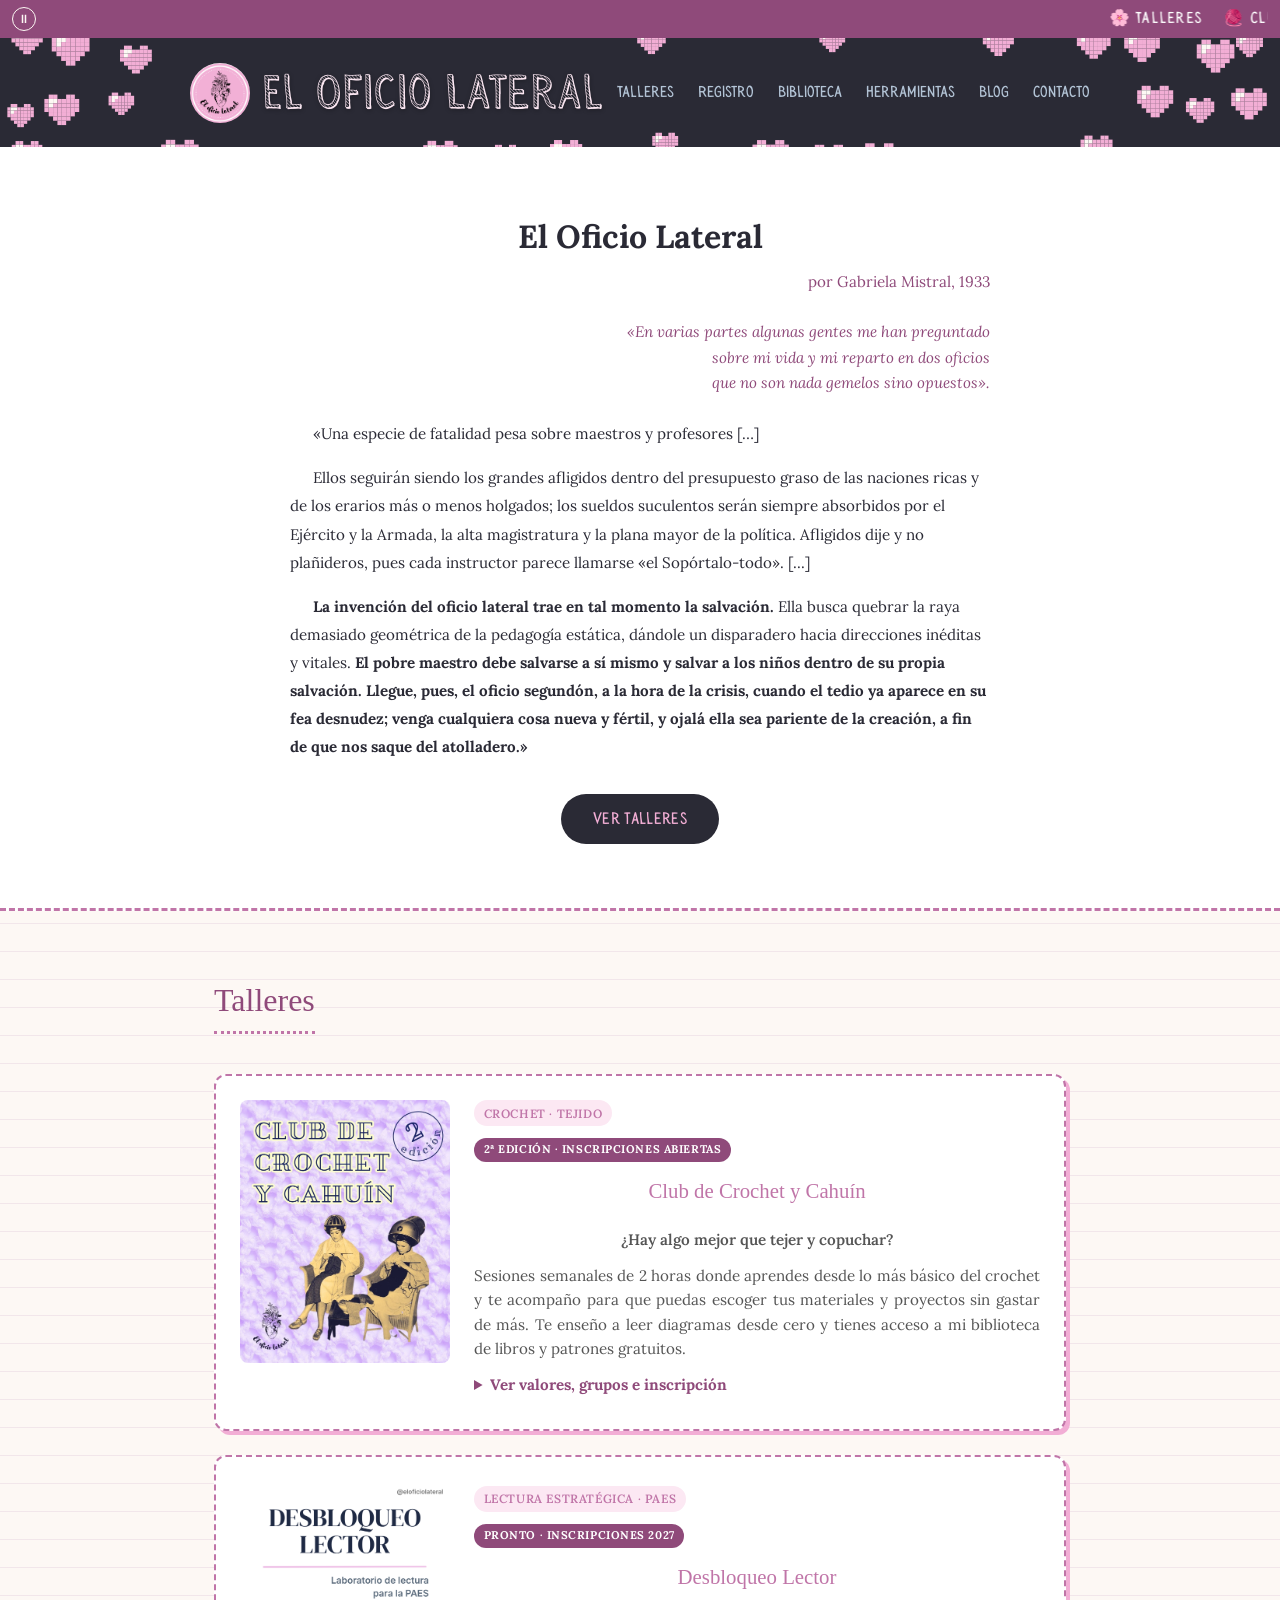
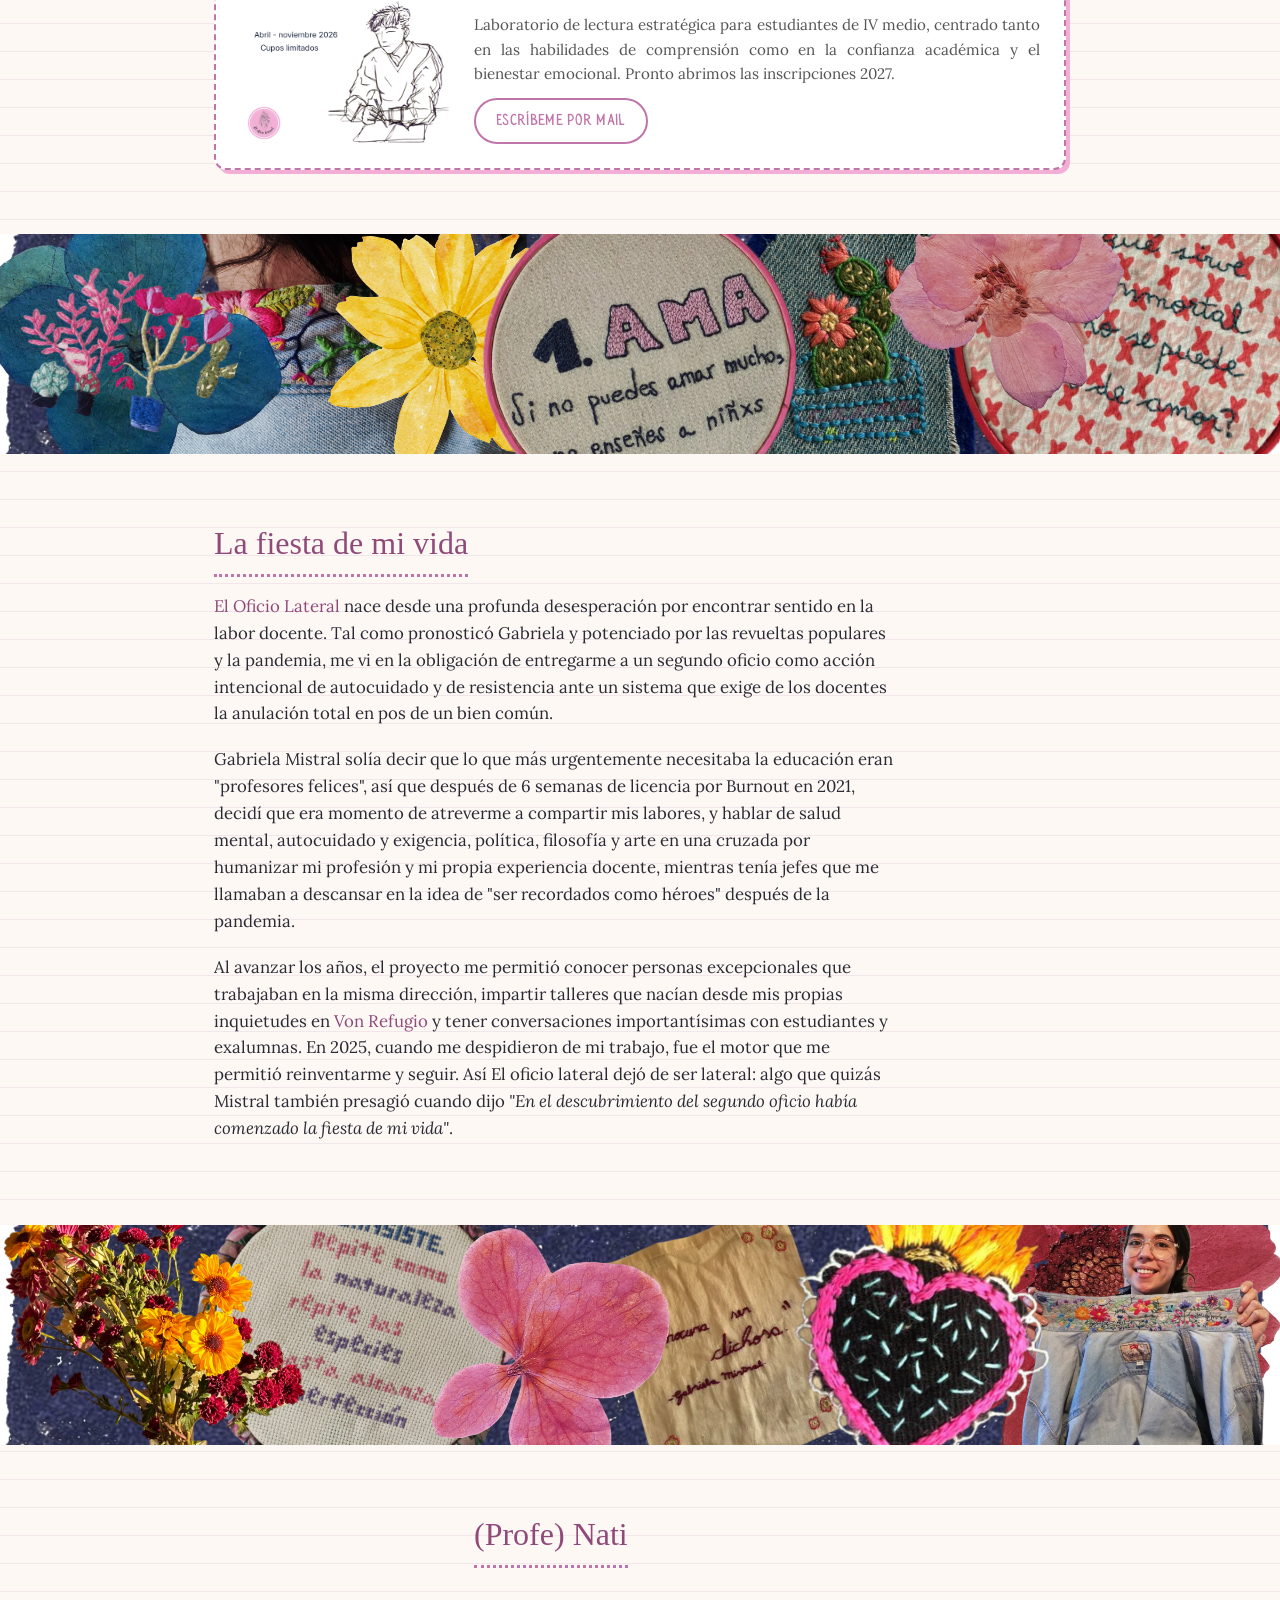
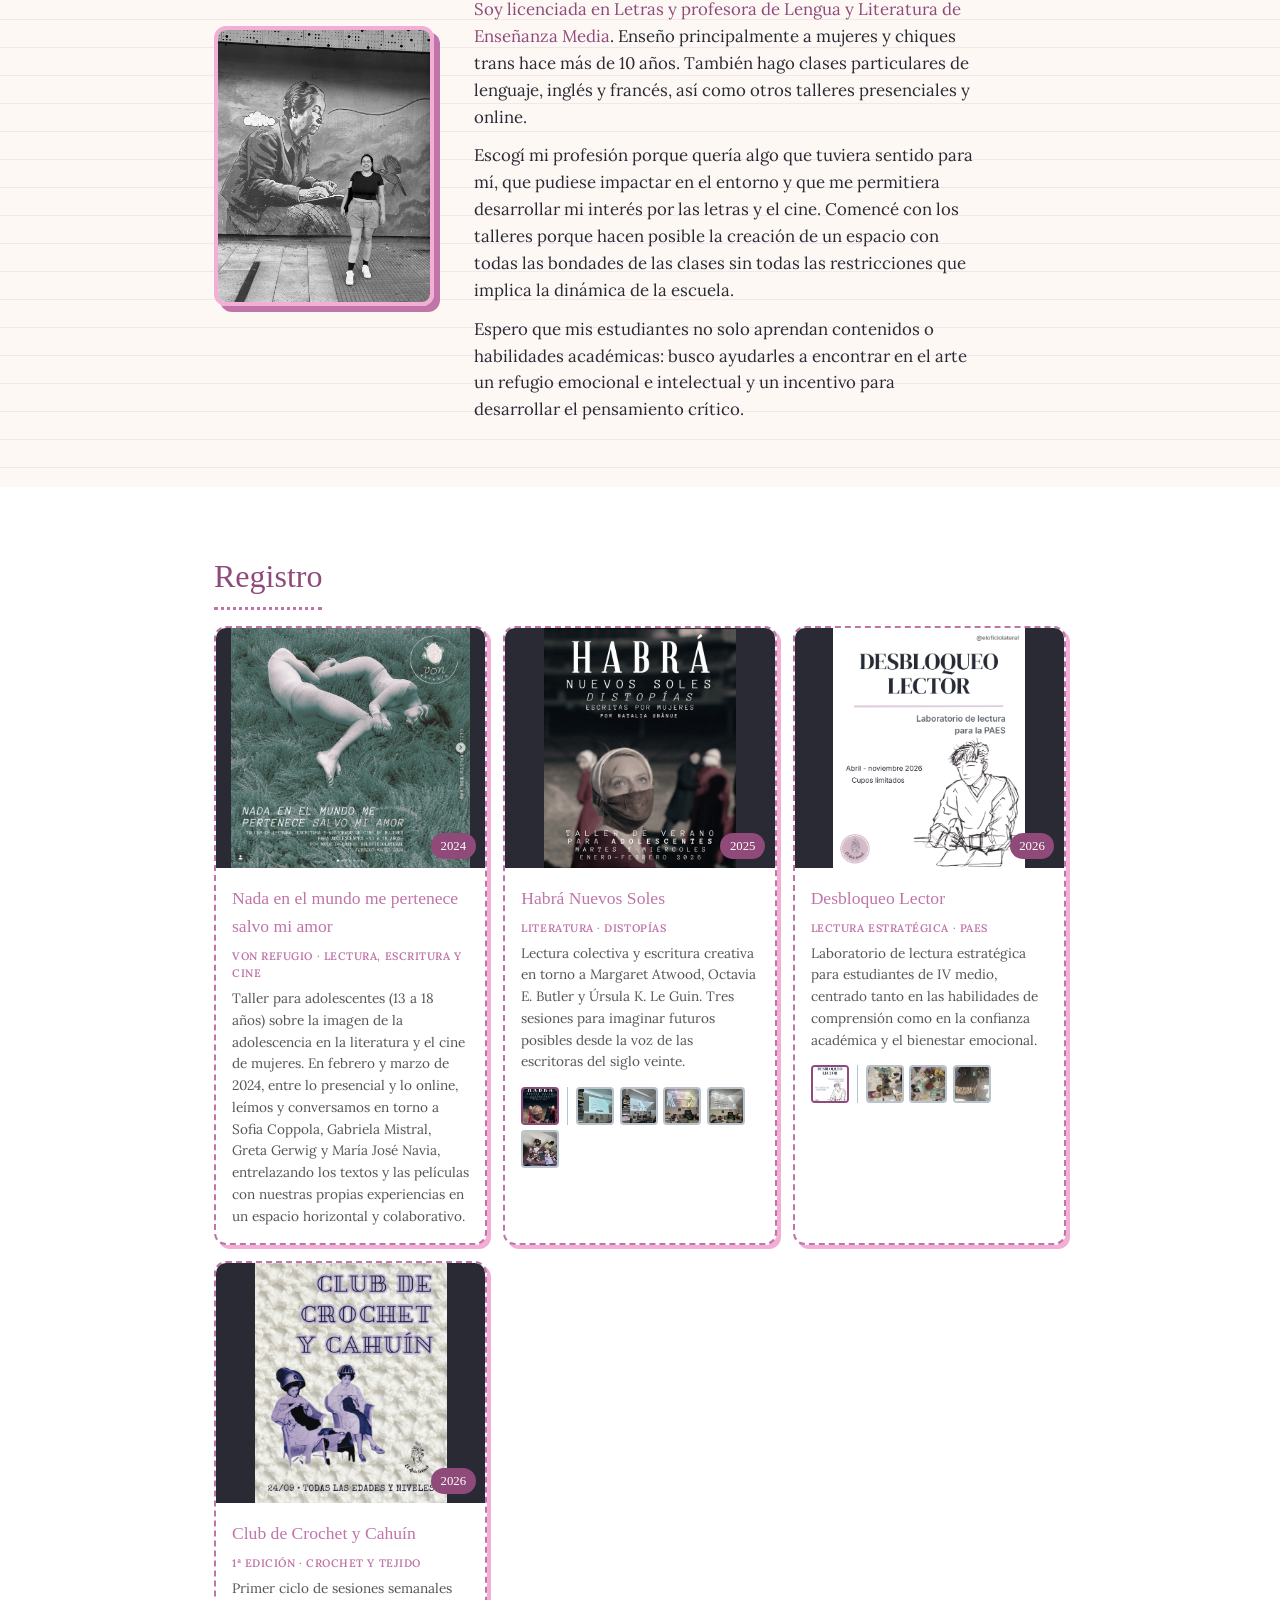
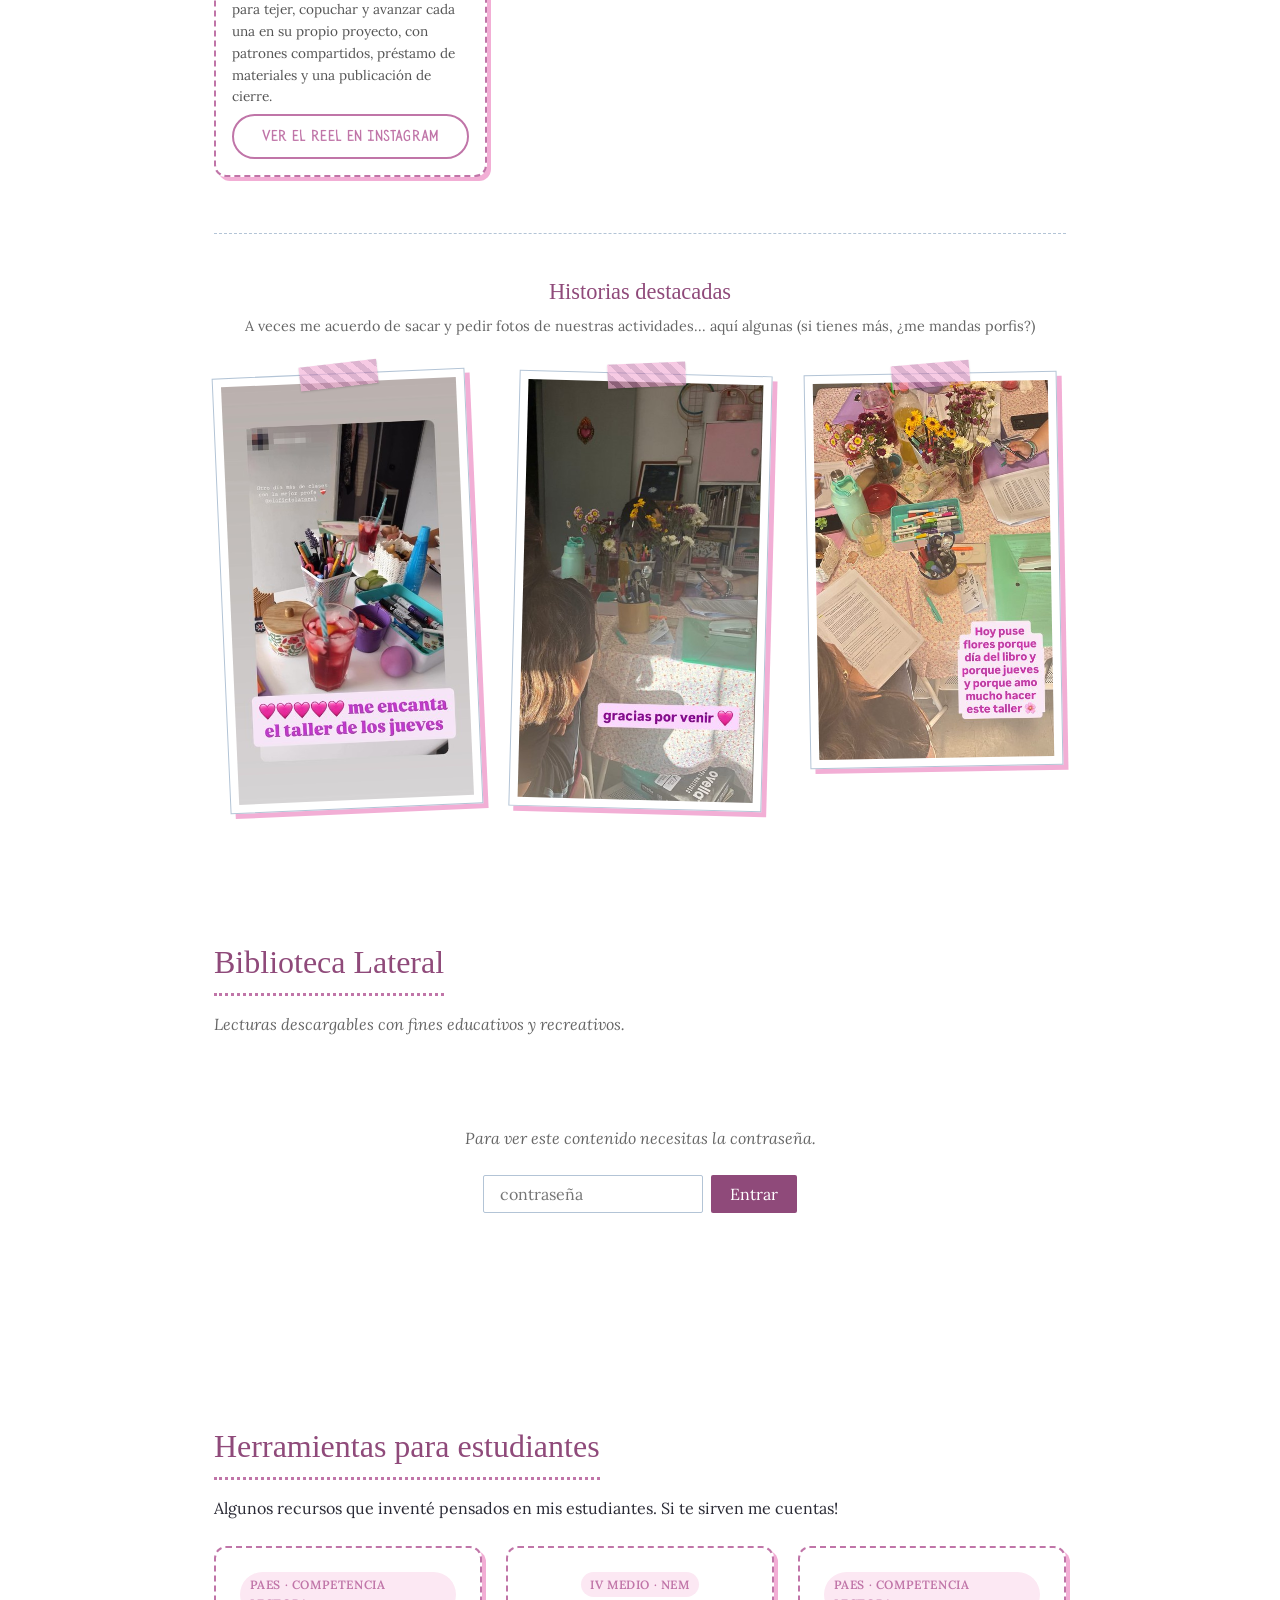
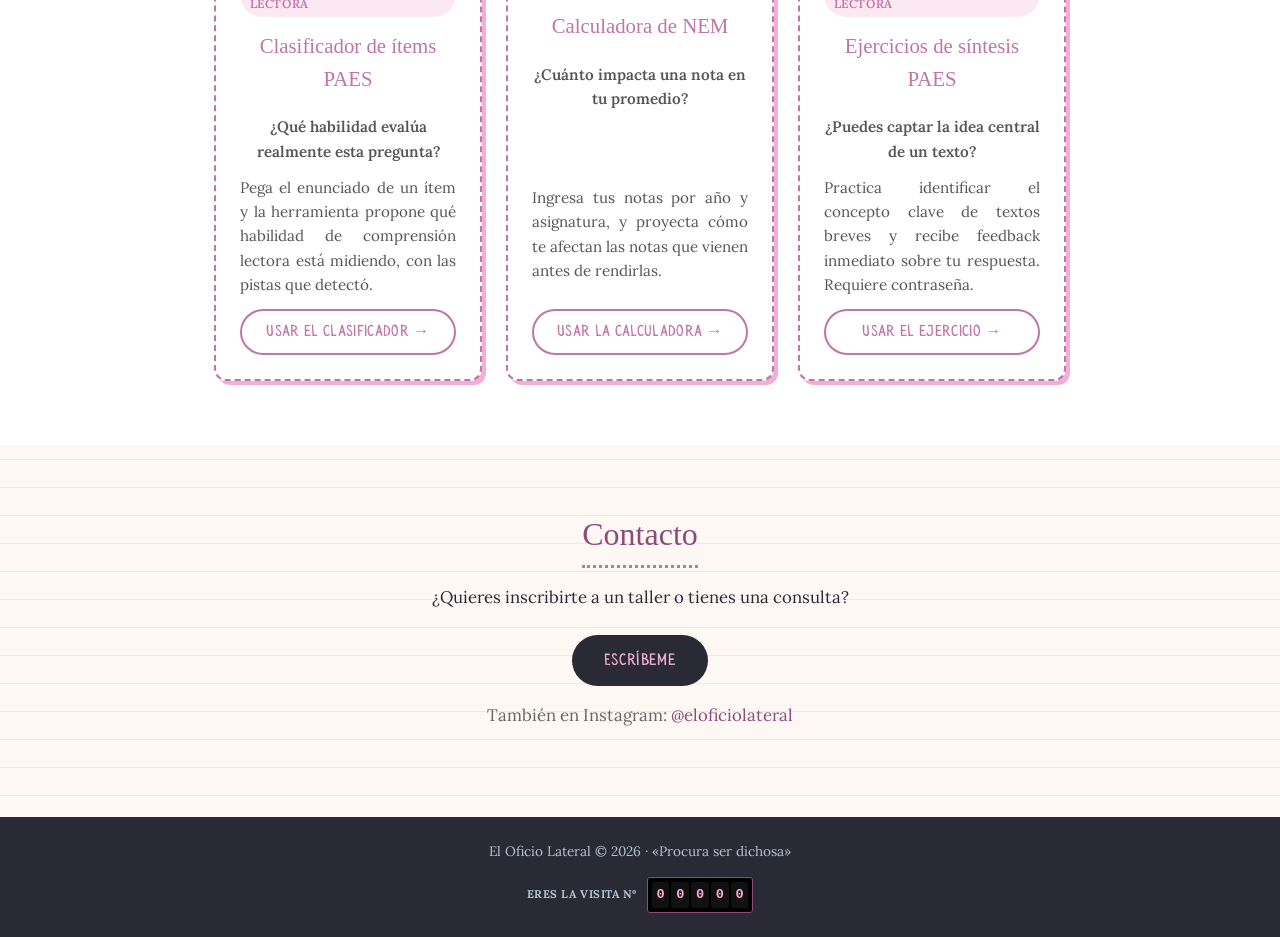
==== index.html @ d197f341 "Enlaza el reel en la tarjeta de la 1ª edición del Club de Crochet Co-Authored-By: Claude Sonnet 5.5 " ====
<!DOCTYPE html>
<html lang="es">
<head>
  <meta charset="UTF-8">
  <meta name="viewport" content="width=device-width, initial-scale=1.0">
  <link rel="icon" type="image/png" href="favicon.png">
  <link rel="apple-touch-icon" href="favicon.png">
  <title>El Oficio Lateral · Talleres, lecturas y clases</title>
  <meta name="description" content="Talleres online y presenciales de literatura, lectura estratégica y creación. Inspirado en el ensayo de Gabriela Mistral.">

  <!-- Open Graph (WhatsApp, Facebook, LinkedIn) -->
  <meta property="og:type" content="website">
  <meta property="og:url" content="https://unanubet.github.io/eloficiolateral/">
  <meta property="og:title" content="El Oficio Lateral · Talleres, clubes y clases">
  <meta property="og:description" content="Talleres online y presenciales de literatura, lectura estratégica y creación.">
  <meta property="og:image" content="https://unanubet.github.io/eloficiolateral/logo.png">
  <meta property="og:locale" content="es_CL">

  <!-- Twitter / X -->
  <meta name="twitter:card" content="summary_large_image">
  <meta name="twitter:title" content="El Oficio Lateral · Talleres, clubes y clases">
  <meta name="twitter:description" content="Talleres online y presenciales de literatura, lectura estratégica y creación.">
  <meta name="twitter:image" content="https://unanubet.github.io/eloficiolateral/logo.png">

  <link rel="preconnect" href="https://fonts.googleapis.com">
  <link rel="preconnect" href="https://fonts.gstatic.com" crossorigin>
  <link href="https://fonts.googleapis.com/css2?family=Lora:ital,wght@0,400;0,600;1,400&family=Fredericka+the+Great&family=Kranky&display=swap" rel="stylesheet">
  <link rel="stylesheet" href="style.css">
</head>
<body>

  <!-- MARQUEE -->
  <div class="marquee-barra">
    <button type="button" class="marquee-pausa" id="marquee-pausa" aria-pressed="false" aria-label="Pausar texto en movimiento">⏸</button>
    <marquee behavior="scroll" direction="left" scrollamount="3" id="marquee-texto">
      🌸 Talleres &nbsp;&nbsp; 🧶 Clubes de creación &nbsp;&nbsp; 📔 Clases particulares &nbsp;&nbsp; 📖 Biblioteca Lateral &nbsp;&nbsp; 🎀 Herramientas &nbsp;&nbsp; 💌 Y otras cositas &nbsp;&nbsp;
    </marquee>
  </div>

  <script>
    (function () {
      var marquee = document.getElementById('marquee-texto');
      var boton = document.getElementById('marquee-pausa');
      var pausado = false;
      boton.addEventListener('click', function () {
        pausado = !pausado;
        if (pausado) {
          marquee.stop();
          boton.textContent = '▶';
          boton.setAttribute('aria-pressed', 'true');
          boton.setAttribute('aria-label', 'Reanudar texto en movimiento');
        } else {
          marquee.start();
          boton.textContent = '⏸';
          boton.setAttribute('aria-pressed', 'false');
          boton.setAttribute('aria-label', 'Pausar texto en movimiento');
        }
      });
    })();
  </script>

  <!-- HEADER -->
  <header class="site-header" id="site-header">
    <canvas id="heartCanvas" style="position:absolute;top:0;left:0;width:100%;height:100%;pointer-events:none;"></canvas>
    <div class="header-inner" style="position:relative;z-index:1;">
      <div class="logo">
        <img src="logo.png" alt="El Oficio Lateral" class="logo-img">
        <span class="logo-texto">El Oficio Lateral</span>
      </div>
      <nav class="nav-principal">
        <a href="#talleres">Talleres</a>
        <a href="#realizados">Registro</a>
        <a href="#biblioteca">Biblioteca</a>
        <a href="#herramientas">Herramientas</a>
        <a href="blog.html">Blog</a>
        <a href="#contacto">Contacto</a>
      </nav>
    </div>
  </header>

  <!-- HERO -->
  <section class="hero">
    <div class="hero-inner">
      <h1 class="cita-titulo">El Oficio Lateral</h1>
      <p class="cita-autor">por Gabriela Mistral, <a href="https://www.bibliotecanacionaldigital.gob.cl/colecciones/BND/00/AE/AE0014553.pdf" target="_blank">1933</a></p>
      <p class="cita-epigrafe">«En varias partes algunas gentes me han preguntado<br>sobre mi vida y mi reparto en dos oficios<br>que no son nada gemelos sino opuestos».</p>
      <blockquote class="cita-cuerpo">
        <p>«Una especie de fatalidad pesa sobre maestros y profesores […]</p>
        <p>Ellos seguirán siendo los grandes afligidos dentro del presupuesto graso de las naciones ricas y de los erarios más o menos holgados; los sueldos suculentos serán siempre absorbidos por el Ejército y la Armada, la alta magistratura y la plana mayor de la política. Afligidos dije y no plañideros, pues cada instructor parece llamarse «el Sopórtalo-todo». [...]</p>
        <p><strong>La invención del oficio lateral trae en tal momento la salvación.</strong> Ella busca quebrar la raya demasiado geométrica de la pedagogía estática, dándole un disparadero hacia direcciones inéditas y vitales. <strong>El pobre maestro debe salvarse a sí mismo y salvar a los niños dentro de su propia salvación. Llegue, pues, el oficio segundón, a la hora de la crisis, cuando el tedio ya aparece en su fea desnudez; venga cualquiera cosa nueva y fértil, y ojalá ella sea pariente de la creación, a fin de que nos saque del atolladero.»</strong></p>
      </blockquote>
      <a href="#talleres" class="btn-principal">Ver talleres</a>
    </div>
  </section>

  <!-- TALLERES PRÓXIMOS -->
  <section class="talleres" id="talleres">
    <div class="contenedor">
      <h2>Talleres</h2>
      <!--
        Imágenes de tarjeta: guárdalas en la carpeta del sitio y reemplaza "logo.png"
        por el nombre del archivo. Si aún no tienes foto, deja logo.png.
      -->
      <div class="tarjetas tarjetas--horizontal">
        <div class="tarjeta tarjeta--horizontal">
          <div class="tarjeta-foto">
            <img src="realizados/afiche-club-crochet-2.jpg" alt="Afiche de la 2ª edición del Club de Crochet y Cahuín" loading="lazy">
          </div>
          <div class="tarjeta-cuerpo">
            <span class="tarjeta-tag">Crochet · Tejido</span>
            <span class="tarjeta-badge">2ª edición · Inscripciones abiertas</span>
            <h3>Club de Crochet y Cahuín</h3>
            <p class="tarjeta-pregunta">¿Hay algo mejor que tejer y copuchar?</p>
            <p>Sesiones semanales de 2 horas donde aprendes desde lo más básico del crochet y te acompaño para que puedas escoger tus materiales y proyectos sin gastar de más. Te enseño a leer diagramas desde cero y tienes acceso a mi biblioteca de libros y patrones gratuitos.</p>
            <details class="tarjeta-detalle">
              <summary>Ver valores, grupos e inscripción</summary>
            <p class="tarjeta-meta">Presencial · 3 grupos de 2 horas</p>
            <div class="tarjeta-precios">
              <span class="precio-item">🧶 <strong>$48.000/mes</strong> — trabajadores</span>
              <span class="precio-item">🧵 <strong>$40.000/mes</strong> — estudiantes</span>
              <span class="precio-nota">Modalidad mensual · Incluye uso de materiales y préstamo de herramientas</span>
            </div>
            <div class="tarjeta-precios tarjeta-grupos">
              <span class="precio-item">🌷 <strong>Grupo Coté</strong> — martes 11 a 13 hrs · <em>queda 1 cupo</em></span>
              <span class="precio-item">🌼 <strong>Grupo Mago</strong> — miércoles 17 a 19 hrs</span>
              <span class="precio-item">🌸 <strong>Grupo Gala</strong> — jueves 19 a 21 hrs · <em>quedan 4 cupos</em></span>
              <span class="precio-nota">Inscripción por inbox de Instagram o por mail</span>
            </div>
            <div class="tarjeta-botones">
              <a href="https://www.instagram.com/eloficiolateral/" target="_blank" rel="noopener" class="btn-secundario">Escribir por Instagram</a>
              <a href="mailto:eloficiolateral0@gmail.com?subject=Club%20de%20Crochet%20y%20Cahu%C3%ADn" class="btn-secundario">Escribir por mail</a>
            </div>
            </details>
          </div>
        </div>
        <!-- ARCHIVADO (nov 2026): Habrá Nuevos Soles, a la espera de lista de interés. Para reactivar, borra esta línea y la de cierre "FIN ARCHIVADO".
        <div class="tarjeta">
          <div class="tarjeta-foto">
            <img src="realizados/afiche-habra-nuevos-soles-2026.png" alt="Afiche del taller Habrá Nuevos Soles, edición agosto 2026" loading="lazy">
          </div>
          <span class="tarjeta-tag">Literatura · Distopías</span>
          <span class="tarjeta-badge">Lista de interés</span>
          <h3>Habrá Nuevos Soles</h3>
          <p class="tarjeta-pregunta">¿La realidad se está poniendo distópica?</p>
          <p>Sesiones semanales de 2 horas dedicadas a la lectura crítica, el diálogo y análisis de textos y piezas audiovisuales que abordan distopías escritas por 3 autoras durante el siglo XX: Margaret Atwood, Octavia E. Butler y Úrsula K. Le Guin. A través de la lectura de textos breves y variados nos aproximaremos a la biografía de las autoras y sus perspectivas sobre un futuro distópico.</p>
          <p class="tarjeta-meta">Un grupo presencial y uno online</p>
          <div class="tarjeta-precios">
            <span class="precio-item">🔮 <strong>$50.000</strong> — ciclo completo (3 sesiones)</span>
            <span class="precio-item">🗝️ <strong>$20.000</strong> — clase individual</span>
            <span class="precio-nota">Incluye el material de lectura en formato físico y/o digital</span>
            <span class="precio-nota">Estamos armando una lista para decidir los horarios: escríbeme por inbox de Instagram o por mail y cuéntame qué días y horas te acomodan.</span>
          </div>
          <a href="https://www.instagram.com/eloficiolateral/" target="_blank" rel="noopener" class="btn-secundario">Anotarme por Instagram</a>
          <a href="mailto:eloficiolateral0@gmail.com?subject=Lista%20Habr%C3%A1%20Nuevos%20Soles" class="btn-secundario">Anotarme por mail</a>
        </div>
        FIN ARCHIVADO -->

        <!-- ARCHIVADO (nov 2026): Buenas Artes, por ahora fuera. Para reactivar, borra esta línea y la de cierre "FIN ARCHIVADO".
        <div class="tarjeta tarjeta--horizontal">
          <div class="tarjeta-foto">
            <img src="realizados/afiche-buenas-artes.png" alt="Afiche del taller Buenas Artes" loading="lazy">
          </div>
          <div class="tarjeta-cuerpo">
            <span class="tarjeta-tag">Arte · Técnicas mixtas</span>
            <span class="tarjeta-badge">Inscripciones abiertas</span>
            <h3>Buenas Artes</h3>
            <p class="tarjeta-pregunta">¿Necesitas una pausa creativa en tu semana?</p>
            <p>Sesiones semanales o quincenales de creación conjunta de técnicas variadas. Puedes traer alguna obra en proceso o comenzar desde cero aquí incorporando los materiales del taller. El objetivo del taller es conversar y reflexionar sobre el trabajo creativo como acto de autocuidado, expresión y resistencia.</p>
            <p class="tarjeta-meta">Presencial</p>
            <div class="tarjeta-precios">
              <span class="precio-item">🎨 <strong>$75.000/mes</strong> — modalidad semanal (4 sesiones)</span>
              <span class="precio-item">🖌️ <strong>$45.000/mes</strong> — modalidad quincenal (2 sesiones)</span>
              <span class="precio-nota">Incluye uso de materiales y préstamo de herramientas</span>
            </div>
            <a href="https://docs.google.com/forms/d/e/1FAIpQLSeWN1v9JlnGnlx2P4TaS-zVnnIdn2qtE1f21XIrc4MraNLt8Q/viewform?usp=header" class="btn-secundario">Inscribirme</a>
          </div>
        </div>
        FIN ARCHIVADO -->

        <div class="tarjeta tarjeta--horizontal">
          <div class="tarjeta-foto">
            <img src="realizados/afiche-desbloqueo-lector.png" alt="Afiche del laboratorio Desbloqueo Lector" loading="lazy">
          </div>
          <div class="tarjeta-cuerpo">
            <span class="tarjeta-tag">Lectura estratégica · PAES</span>
            <span class="tarjeta-badge">Pronto · Inscripciones 2027</span>
            <h3>Desbloqueo Lector</h3>
            <p>Laboratorio de lectura estratégica para estudiantes de IV medio, centrado tanto en las habilidades de comprensión como en la confianza académica y el bienestar emocional. Pronto abrimos las inscripciones 2027.</p>
            <div class="tarjeta-botones">
              <a href="mailto:eloficiolateral0@gmail.com?subject=Desbloqueo%20Lector%202027" class="btn-secundario">Escríbeme por mail</a>
            </div>
          </div>
        </div>
      </div>
    </div>
  </section>

  <!-- BANDA 1: entre cita y origen -->
  <div class="banda-collage">
    <img src="Scraps Banner/1.png" alt="collage" class="banda-img">
  </div>

  <!-- ORIGEN -->
  <section class="origen" id="origen">
    <div class="contenedor">
      <h2>La fiesta de mi vida</h2>
      <p><a href="https://www.instagram.com/eloficiolateral/" target="_blank">El Oficio Lateral</a> nace desde una profunda desesperación por encontrar sentido en la labor docente. Tal como pronosticó Gabriela y potenciado por las revueltas populares y la pandemia, me vi en la obligación de entregarme a un segundo oficio como acción intencional de autocuidado y de resistencia ante un sistema que exige de los docentes la anulación total en pos de un bien común.</p>
      <p>Gabriela Mistral solía decir que lo que más urgentemente necesitaba la educación eran "profesores felices", así que después de 6 semanas de licencia por Burnout en 2021, decidí que era momento de atreverme a compartir mis labores, y hablar de salud mental, autocuidado y exigencia, política, filosofía y arte en una cruzada por humanizar mi profesión y mi propia experiencia docente, mientras tenía jefes que me llamaban a descansar en la idea de "ser recordados como héroes" después de la pandemia.</p>
      <p>Al avanzar los años, el proyecto me permitió conocer personas excepcionales que trabajaban en la misma dirección, impartir talleres que nacían desde mis propias inquietudes en <a href="https://www.instagram.com/vonrefugiovon/" target="_blank">Von Refugio</a> y tener conversaciones importantísimas con estudiantes y exalumnas. En 2025, cuando me despidieron de mi trabajo, fue el motor que me permitió reinventarme y seguir. Así El oficio lateral dejó de ser lateral: algo que quizás Mistral también presagió cuando dijo <em>"En el descubrimiento del segundo oficio había comenzado la fiesta de mi vida"</em>.</p>
    </div>
  </section>

  <!-- BANDA 2: entre origen y bio -->
  <div class="banda-collage">
    <img src="Scraps Banner/2.png" alt="collage" class="banda-img">
  </div>

  <!-- PRESENTACIÓN -->
  <section class="presentacion" id="presentacion">
    <div class="contenedor presentacion-inner">
      <div class="presentacion-foto">
        <img src="nati.JPG" alt="Nati" class="foto-nati">
      </div>
      <div class="presentacion-texto">
        <h2>(Profe) Nati</h2>
        <p><a href="https://www.instagram.com/unanubet/" target="_blank">Soy licenciada en Letras y profesora de Lengua y Literatura de Enseñanza Media</a>. Enseño principalmente a mujeres y chiques trans hace más de 10 años. También hago clases particulares de lenguaje, inglés y francés, así como otros talleres presenciales y online.</p>
        <p>Escogí mi profesión porque quería algo que tuviera sentido para mí, que pudiese impactar en el entorno y que me permitiera desarrollar mi interés por las letras y el cine. Comencé con los talleres porque hacen posible la creación de un espacio con todas las bondades de las clases sin todas las restricciones que implica la dinámica de la escuela.</p>
        <p>Espero que mis estudiantes no solo aprendan contenidos o habilidades académicas: busco ayudarles a encontrar en el arte un refugio emocional e intelectual y un incentivo para desarrollar el pensamiento crítico.</p>
      </div>
    </div>
  </section>

  <!-- TALLERES REALIZADOS -->
  <section class="realizados" id="realizados">
    <div class="contenedor">
      <h2>Registro</h2>

      <!--
        Para agregar un taller realizado: copia un bloque <article class="realizado">…</article>
        completo y pégalo aquí abajo, cambiando la imagen, el año, el título y la reseña.
        Las imágenes: guárdalas en la carpeta del sitio y reemplaza "logo.png" por el nombre
        del archivo (ej: realizados/habra-nuevos-soles.jpg). Si aún no tienes foto, deja logo.png.
      -->
      <div class="realizados-grid">

        <article class="realizado">
          <div class="realizado-foto">
            <img src="realizados/afiche-nada-en-el-mundo.png" alt="Afiche del taller Nada en el mundo me pertenece salvo mi amor, en Von Refugio" loading="lazy">
            <span class="realizado-anio">2024</span>
          </div>
          <div class="realizado-texto">
            <h3>Nada en el mundo me pertenece salvo mi amor</h3>
            <p class="realizado-tag">Von Refugio · Lectura, escritura y cine</p>
            <p>Taller para adolescentes (13 a 18 años) sobre la imagen de la adolescencia en la literatura y el cine de mujeres. En febrero y marzo de 2024, entre lo presencial y lo online, leímos y conversamos en torno a Sofia Coppola, Gabriela Mistral, Greta Gerwig y María José Navia, entrelazando los textos y las películas con nuestras propias experiencias en un espacio horizontal y colaborativo.</p>
          </div>
        </article>

        <article class="realizado realizado--galeria">
          <div class="realizado-foto">
            <img id="hns-principal" src="realizados/afiche-habra-nuevos-soles.png" alt="Afiche del taller Habrá Nuevos Soles" loading="lazy">
            <span class="realizado-anio">2025</span>
          </div>
          <div class="realizado-texto">
            <h3>Habrá Nuevos Soles</h3>
            <p class="realizado-tag">Literatura · Distopías</p>
            <p>Lectura colectiva y escritura creativa en torno a Margaret Atwood, Octavia E. Butler y Úrsula K. Le Guin. Tres sesiones para imaginar futuros posibles desde la voz de las escritoras del siglo veinte.</p>
            <!-- Galería: el afiche va primero (separado por una línea), luego las fotos del taller. Para agregar o quitar fotos, copia/borra una miniatura y su archivo en la carpeta realizados/ -->
            <div class="realizado-thumbs" role="group" aria-label="Fotos del taller">
              <img src="realizados/afiche-habra-nuevos-soles.png" alt="Afiche del taller" class="thumb-activa" onclick="verFoto(this)" loading="lazy">
              <span class="realizado-thumbs-divisor" aria-hidden="true"></span>
              <img src="realizados/habra-nuevos-soles-1.jpg" alt="Foto 1 del taller" onclick="verFoto(this)" loading="lazy">
              <img src="realizados/habra-nuevos-soles-2.jpg" alt="Foto 2 del taller" onclick="verFoto(this)" loading="lazy">
              <img src="realizados/habra-nuevos-soles-3.jpg" alt="Foto 3 del taller" onclick="verFoto(this)" loading="lazy">
              <img src="realizados/habra-nuevos-soles-4.jpg" alt="Foto 4 del taller" onclick="verFoto(this)" loading="lazy">
              <img src="realizados/habra-nuevos-soles-5.jpg" alt="Foto 5 del taller" onclick="verFoto(this)" loading="lazy">
            </div>
          </div>
        </article>

        <article class="realizado realizado--galeria">
          <div class="realizado-foto">
            <img id="dl-principal" src="realizados/afiche-desbloqueo-lector.png" alt="Afiche del laboratorio Desbloqueo Lector" loading="lazy">
            <span class="realizado-anio">2026</span>
          </div>
          <div class="realizado-texto">
            <h3>Desbloqueo Lector</h3>
            <p class="realizado-tag">Lectura estratégica · PAES</p>
            <p>Laboratorio de lectura estratégica para estudiantes de IV medio, centrado tanto en las habilidades de comprensión como en la confianza académica y el bienestar emocional.</p>
            <div class="realizado-thumbs" role="group" aria-label="Fotos del laboratorio">
              <img src="realizados/afiche-desbloqueo-lector.png" alt="Afiche del laboratorio" class="thumb-activa" onclick="verFoto(this)" loading="lazy">
              <span class="realizado-thumbs-divisor" aria-hidden="true"></span>
              <img src="realizados/desbloqueo-lector-1.jpg" alt="Materiales de trabajo" onclick="verFoto(this)" loading="lazy">
              <img src="realizados/desbloqueo-lector-2.jpg" alt="Mesa de trabajo con flores" onclick="verFoto(this)" loading="lazy">
              <img src="realizados/desbloqueo-lector-3.jpg" alt="Sesión de lectura" onclick="verFoto(this)" loading="lazy">
            </div>
          </div>
        </article>


        <article class="realizado">
          <div class="realizado-foto">
            <img src="realizados/afiche-club-crochet.png" alt="Afiche de la 1ª edición del Club de Crochet y Cahuín" loading="lazy">
            <span class="realizado-anio">2026</span>
          </div>
          <div class="realizado-texto">
            <h3>Club de Crochet y Cahuín</h3>
            <p class="realizado-tag">1ª edición · Crochet y tejido</p>
            <p>Primer ciclo de sesiones semanales para tejer, copuchar y avanzar cada una en su propio proyecto, con patrones compartidos, préstamo de materiales y una publicación de cierre.</p>
            <a href="https://www.instagram.com/reel/DfPbygxzarM/" target="_blank" rel="noopener" class="btn-secundario">Ver el reel en Instagram</a>
          </div>
        </article>

      </div>

      <!-- Recortes de historias de Instagram (testimonios). Para agregar otro, copia un <figure class="historia">…</figure> -->
      <div class="historias">
        <h3 class="historias-titulo">Historias destacadas</h3>
        <p class="historias-sub">A veces me acuerdo de sacar y pedir fotos de nuestras actividades... aquí algunas (si tienes más, ¿me mandas porfis?)</p>
        <div class="historias-tira">
          <figure class="historia">
            <img src="realizados/historia-1.jpg" alt="Historia: «me encanta el taller de los jueves»" loading="lazy">
          </figure>
          <figure class="historia">
            <img src="realizados/historia-2.jpg" alt="Historia: «gracias por venir»" loading="lazy">
          </figure>
          <figure class="historia">
            <img src="realizados/historia-3.jpg" alt="Historia: «hoy puse flores porque día del libro»" loading="lazy">
          </figure>
        </div>
      </div>

    </div>
  </section>

  <script>
    function verFoto(thumb) {
      var tarjeta = thumb.closest('.realizado');
      var principal = tarjeta.querySelector('.realizado-foto img');
      principal.src = thumb.src;
      thumb.parentElement.querySelectorAll('img').forEach(function (t) {
        t.classList.remove('thumb-activa');
      });
      thumb.classList.add('thumb-activa');
    }

    document.querySelectorAll('.realizado-thumbs img').forEach(function (img) {
      img.setAttribute('tabindex', '0');
      img.setAttribute('role', 'button');
      img.addEventListener('keydown', function (e) {
        if (e.key === 'Enter' || e.key === ' ') {
          e.preventDefault();
          verFoto(img);
        }
      });
    });
  </script>

  <!-- CALENDARIO: oculto por el momento. Para reactivar, saca este comentario.
  <section class="calendario" id="calendario">
    <div class="contenedor">
      <h2>Calendario cultural</h2>
      <p>Próximamente.</p>
    </div>
  </section>
  -->

  <!-- BIBLIOTECA -->
  <section class="biblioteca" id="biblioteca">
    <div class="contenedor">
      <h2>Biblioteca Lateral</h2>
      <p class="biblioteca-intro">Lecturas descargables con fines educativos y recreativos.</p>

      <div class="biblioteca-acceso" id="biblioteca-acceso">
        <p class="acceso-texto">Para ver este contenido necesitas la contraseña.</p>
        <div class="acceso-form">
          <input type="password" id="biblioteca-pass" placeholder="contraseña" class="acceso-input">
          <button onclick="verificarPass()" class="acceso-btn">Entrar</button>
        </div>
        <p class="acceso-error" id="acceso-error"></p>
      </div>

      <div class="biblioteca-categorias" id="biblioteca-contenido" style="display:none;">
        <div class="biblioteca-categoria">
          <h3 class="cat-titulo">📚 Español</h3>
          <ul class="cat-lista">
            <li><a href="https://drive.google.com/file/d/1UHvqZwJYLDTszyZIQC6Po2WOt5WgW_zx/view" target="_blank">El museo de los esfuerzos inútiles (C</a></li>
            <li><a href="https://drive.google.com/file/d/1vBZbi8UwzVO6JVkkXHTLTERKs81rKmZT/view" target="_blank">Jane Eyre (Bronte Charlotte)</a></li>
            <li><a href="https://drive.google.com/file/d/1HkDlMP-RiugsoYwdjGH1TyPMjYdn4JuK/view" target="_blank">Las Cosas Que Perdimos en El Fuego</a></li>
            <li><a href="https://drive.google.com/file/d/1zHsHXF4Ka5HLDmtE1ODBAGExjfF4keMa/view" target="_blank">Gente que conocemos en vacaciones (Emily Henry)</a></li>
            <li><a href="https://drive.google.com/file/d/1dK2r0JP8S4cjwJ89e7Ms0eMMPKR084tX/view" target="_blank">La novela del verano (Emily Henry)</a></li>
            <li><a href="https://drive.google.com/file/d/18jcCGpGo5coBpyGesoBL6loEWdkNk7QM/view" target="_blank">La Vida Invisible de Addie Larue</a></li>
            <li><a href="https://drive.google.com/file/d/1uOImiEsppbhF5H0SiQ2nmUEw8iarBRFp/view" target="_blank">Destacar o callar (Carmen Sanz Chacón)</a></li>
            <li><a href="https://drive.google.com/file/d/1WLVGFC23i81IXyNw6hSJ_bIpqg7U_jK8/view" target="_blank">Carcoma (Layla Martínez)</a></li>
            <li><a href="https://drive.google.com/file/d/1ud6PBiJUpy0BZNLjZ8UkIWNydgO_w2P8/view" target="_blank">Migración e intolerancia (Umberto Eco)</a></li>
            <li><a href="https://drive.google.com/file/d/1JgSoRcuuigEYvqtGdxsuRp2JEOgyovIe/view" target="_blank">Ella estuvo entre nosotros</a></li>
            <li><a href="https://drive.google.com/file/d/1vBaeBeABiYZ6EvwsPwbie-AgNq877swD/view" target="_blank">Socorro (Elsa Bornemann)</a></li>
            <li><a href="https://drive.google.com/file/d/1QelIAT-YfygDCjG4HSIeRCpm5lurHDa3/view" target="_blank">Los diarios del cáncer (Audre Lorde)</a></li>
            <li><a href="https://drive.google.com/file/d/1z7xn_ulTLPpBBUyzuTE1V9HpOk6W3ES3/view" target="_blank">Desmorir (Anne Boyer)</a></li>
            <li><a href="https://drive.google.com/file/d/1kwyD63mLPPOu7T2ncEA0pUW0c1LRG9am/view" target="_blank">El cuento de la criada (Margaret Atwood)</a></li>
            <li><a href="https://drive.google.com/file/d/1mzgIVR5arY9kIKwwQS1KOdkg-utOf3Y3/view" target="_blank">La Parábola Del Sembrador (Octavia Butler)</a></li>
            <li><a href="https://drive.google.com/file/d/1dE4MJupiV9A1S60x_Zk26RO1EJXr9VZ5/view" target="_blank">Los Que Se Alejan De Omelas (Ursula Le Guin)</a></li>
            <li><a href="https://drive.google.com/file/d/1_pB6VvHGuG_FKS09aD76mF-1Xt0FTSfr/view" target="_blank">El día antes de la revolución (Ursula Le Guin)</a></li>
            <li><a href="https://drive.google.com/file/d/1JJFI2I4R51hNNrfL3GVx9HLNrFXy2Ybu/view" target="_blank">El nombre del mundo es Bosque (Ursula Le Guin)</a></li>
            <li><a href="https://drive.google.com/file/d/1A3_oojrljngZzqtnpO5k5uVLgNuzE5Za/view" target="_blank">Dorayaki (Durian Sukegawa)</a></li>
            <li><a href="https://drive.google.com/file/d/16MMWXiBTS0T7mo7CKEmxe0r1VZpwIMGJ/view" target="_blank">Pinochet desclasificado (Peter Kornbluh)</a></li>
            <li><a href="https://drive.google.com/file/d/19UFer5i0JL8AsyAOzJWVwzKLquvNg04h/view" target="_blank">No hay extensión más grande</a></li>
            <li><a href="https://drive.google.com/file/d/1Ur6M6bIOBp2FrML3NA0bKl1s5P-YTw6s/view" target="_blank">Medicina narrativa interior</a></li>
            <li><a href="https://drive.google.com/file/d/1xVoO-SS89-h0_7bU0CszvuisE8UDKjT_/view" target="_blank">Chilco (Daniela Catrileo)</a></li>
            <li><a href="https://drive.google.com/file/d/1PsbtXK5R4ZaKejh6QgcpkKwUR0XGNkrx/view" target="_blank">Cuentos escogidos (Marta Brunet)</a></li>
            <li><a href="https://drive.google.com/file/d/1pvZNE3OGASG5pEKVVdpqPEQtto8J7dvU/view" target="_blank">Frankenstein (Mary Shelley)</a></li>
            <li><a href="https://drive.google.com/file/d/1cweywIkaEq7Ncdmh5zsuh1Usb1RE0sFo/view" target="_blank">En la Tierra somos fugazmente grandiosos</a></li>
            <li><a href="https://drive.google.com/file/d/1mhMOrxksdUIBA28HSdf4S-6pM8zH4cVG/view" target="_blank">The Third Gilmore Girl (Kelly Bishop)</a></li>
            <li><a href="https://drive.google.com/file/d/1ens3BJV4LyQzuY6cLxgX7HqQ3py7IJC9/view" target="_blank">Adiós mariquita linda (Pedro Lemebel)</a></li>
            <li><a href="https://drive.google.com/file/d/1-uoT5wVT1HDOQyw-C65K-pIv4KCUem3E/view" target="_blank">Mujeres que corren con los lobos</a></li>
            <li><a href="https://drive.google.com/file/d/1hl9UlzvEwr9wqfFL044xGb-ZYVGYOIIc/view" target="_blank">Toda culpa es un misterio (Gabriela Mistral)</a></li>
            <li><a href="https://drive.google.com/file/d/1gBospKDFU7QiW0ZU92hmijd5ptLkr7Jq/view" target="_blank">Actos Humanos (Han Kang)</a></li>
            <li><a href="https://drive.google.com/file/d/1213zyH8y8aftsNd_lyjpT_HGoEWchRt4/view" target="_blank">Soy una tonta por quererte (Camila Sosa Villada)</a></li>
            <li><a href="https://drive.google.com/file/d/1-pTP7-W76t_sQcdneopIbsrlCAFms0Mm/view" target="_blank">La campana de cristal (Sylvia Plath)</a></li>
            <li><a href="https://drive.google.com/file/d/1Ykk-zVNadPARh4ZlHITXj17lE4TK6pdj/view" target="_blank">Una historia divertida (Emily Henry)</a></li>
            <li><a href="https://drive.google.com/file/d/1Hu5XKWrqqYUmvcwG4MCDxGhu4L_elTsb/view" target="_blank">Cometierra (Dolores Reyes)</a></li>
            <li><a href="https://drive.google.com/file/d/1_wr6o8GtdvmpqD4jI7o5GRwWCWVzcGPA/view" target="_blank">El país de las mujeres (Gioconda Belli)</a></li>
            <li><a href="https://drive.google.com/file/d/1i-XZ7niCRy6JlvHSflDJA1OgQnDjsLPv/view" target="_blank">Cómo acabar con la escritura de las mujeres</a></li>
            <li><a href="https://drive.google.com/file/d/1KjROra_hHk8vzIPRID_3jT9_bOONMcRx/view" target="_blank">De perlas y cicatrices (Pedro Lemebel)</a></li>
            <li><a href="https://drive.google.com/file/d/1zJUP8UbbobUy4ekDriH4vgcSDJuSOL_U/view" target="_blank">Zanjón de la Aguada (Pedro Lemebel)</a></li>
            <li><a href="https://drive.google.com/file/d/1mtbwl_D4AS1A_YSkuKv92diKOFF5QRMy/view" target="_blank">El feminismo es para todo el mundo (bell hooks)</a></li>
            <li><a href="https://drive.google.com/file/d/1DBst8dCq08_6Exq_2ZlSdxfHSFMLOE-E/view" target="_blank">Enseñar pensamiento crítico (bell hooks)</a></li>
            <li><a href="https://drive.google.com/file/d/1N-FDTc0zxLz8bWqBst6kezxGEdJ3xNAw/view" target="_blank">¿Acaso no soy yo una mujer? (Bell Hooks)</a></li>
            <li><a href="https://drive.google.com/file/d/1amwtq2s_EhIY3yhSwdDieNzE0Wl_L_s-/view" target="_blank">El acto de crear (Rick Rubin)</a></li>
            <li><a href="https://drive.google.com/file/d/1fUo6H7NCss0oRr9aRorrFAa-A2Ph5bpW/view" target="_blank">Hierba (Keum Suk Gendry-Kim)</a></li>
            <li><a href="https://drive.google.com/file/d/13EGdAf9a36PI7aqJuMj_ti-RAwSHqQCq/view" target="_blank">Heartstopper 1. Dos Chicos Juntos (Alice Oseman)</a></li>
            <li><a href="https://drive.google.com/file/d/1o04VE8a_mwrpdQ7gzxgjcsUAzR54EeN7/view" target="_blank">El infinito en un junco (adaptación gráfica, Tyto Alba)</a></li>
            <li><a href="https://drive.google.com/file/d/1YF6b0J6oM4xYxeTvLf4yTVtqBMJ1W5yf/view" target="_blank">Escritos (Alfonsina Storni)</a></li>
            <li><a href="https://drive.google.com/file/d/1iAeQ_JvIeZ9dj-oVU_WtafwObme1t2On/view" target="_blank">Todo lo que aprendimos de las películas</a></li>
            <li><a href="https://drive.google.com/file/d/1V_iJtWlzCVA4iHSggWphA7ln4w-35ame/view" target="_blank">Las lealtades (Delphine De Vigan)</a></li>
            <li><a href="https://drive.google.com/file/d/1e6FfTxA_wwfEIqcwgBeh72OWojEVIc8A/view" target="_blank">María Antonieta (Stefan Zweig)</a></li>
            <li><a href="https://drive.google.com/file/d/1JZUQVBpGRnD57mr-ozn8iOliOH5IRMpl/view" target="_blank">El odio que das (Angie Thomas)</a></li>
            <li><a href="https://drive.google.com/file/d/13QVP8nJPOSNwL9wm6ZCXZfxweuC5PnQT/view" target="_blank">Nada se opone a la noche (Delphine De Vigan)</a></li>
            <li><a href="https://drive.google.com/file/d/15v3GhBmq_d_zRKM8M-R4DPAVZzt-B1wE/view" target="_blank">La secreta vida literaria de Augusto Pinochet (Juan Cristóbal Peña)</a></li>
            <li><a href="https://drive.google.com/file/d/1b1xqVcrF3wo2qB4IxJzt5Q_qHcaaTAvr/view" target="_blank">Diarios (Alejandra Pizarnik)</a></li>
            <li><a href="https://drive.google.com/file/d/1JisKrpd2tnwbT9Koc1ys_TwKRAhIKJea/view" target="_blank">Las malas (Camila Sosa Villada)</a></li>
            <li><a href="https://drive.google.com/file/d/1zSK7QYIc8Gca3pjOw_uEDg88SO7ZgWLo/view" target="_blank">Me alegra que mi mamá haya muerto</a></li>
            <li><a href="https://drive.google.com/file/d/1S4l87GCo1AyCSF-vuNryAEMK4ZX8rKsB/view" target="_blank">Falsificaciones (Marco Denevi)</a></li>
            <li><a href="https://drive.google.com/file/d/1C8JeQJ1NjQeMr1zD00tptPYSqkZyft13/view" target="_blank">Babel (Patti Smith)</a></li>
            <li><a href="https://drive.google.com/file/d/1Asi9n7G94l7ZF7rXNqe8B3vcvBRG9u21/view" target="_blank">La clase de griego (Han Kang)</a></li>
            <li><a href="https://drive.google.com/file/d/1qucc8tX555Zzk_zoxKSnuoUWrfHiY5aO/view" target="_blank">Poeta chileno (Alejandro Zambra)</a></li>
            <li><a href="https://drive.google.com/file/d/12u1P3JeCXi4uAzdMO9YQKNybt2T4aVmK/view" target="_blank">Un cuarto propio (Virginia Woolf)</a></li>
            <li><a href="https://drive.google.com/file/d/13P-jgvVvrM-0Hnx1s09k_zq8QruBrnQE/view" target="_blank">Space Invaders (Nona Fernández)</a></li>
            <li><a href="https://drive.google.com/file/d/1-Wj41LCTY-8pDbYql9xGf50KEmicG2SV/view" target="_blank">El Taller (Nona Fernández)</a></li>
            <li><a href="https://drive.google.com/file/d/1mQUHdOUcH87JfjfNYShgtYOjW-YNE_nc/view" target="_blank">Línea Nigra (Jazmina Barrera)</a></li>
            <li><a href="https://drive.google.com/file/d/1_U7nVXVohKbr5PSBDg8mNfOFJtT8agCZ/view" target="_blank">La señora Dalloway (Virginia Woolf)</a></li>
            <li><a href="https://drive.google.com/file/d/179o6_KMYWdf2vloMwfn15rGq5PZZ108-/view" target="_blank">Medea (Eurípides)</a></li>
            <li><a href="https://drive.google.com/file/d/17uJSkrUi8_MUos0F1mgCifb-dyxk7NgR/view" target="_blank">Feminismo de barrio (Mikki Kendall)</a></li>
            <li><a href="https://drive.google.com/file/d/1OnYn0sv-rmSk-gCpE8JCauRlHESxyc1e/view" target="_blank">Prosa completa (Alejandra Pizarnik)</a></li>
            <li><a href="https://drive.google.com/file/d/17qsVRvPEGXGkAxlmMMKcvGsgUgGnAZgp/view" target="_blank">Nunca me abandones (Kazuo Ishiguro)</a></li>
            <li><a href="https://drive.google.com/file/d/1CIR1d8sf_S7S3INLY8ZpAL-SYKPn1S8Y/view" target="_blank">La hermana menor. Un retrato de Silvina Ocampo</a></li>
            <li><a href="https://drive.google.com/file/d/1BqbNQ1-3yuPRNWzOU2ayUTkxG-9bBehe/view" target="_blank">La vegetariana (Han Kang)</a></li>
            <li><a href="https://drive.google.com/file/d/1Z45LivIeJZ-T2Oq9o1Sz9GKbAtretZZm/view" target="_blank">Literatura infantil (Alejandro Zambra)</a></li>
            <li><a href="https://drive.google.com/file/d/1BhtzBWwxud4kpa8_KePD_0lUXo-uH3Qg/view" target="_blank">El infinito en la palma de la mano (Gioconda Belli)</a></li>
            <li><a href="https://drive.google.com/file/d/1r57HuapdwKKeMPoqOafS0eO1FwJdaOfx/view" target="_blank">El verano sin hombres (Siri Hustvedt)</a></li>
            <li><a href="https://drive.google.com/file/d/1K8cxXPfKUija_6kiTkANRKJ17GSbVWil/view" target="_blank">Punto de cruz (Jazmina Barrera)</a></li>
            <li><a href="https://drive.google.com/file/d/1lB4EwwfeM6IoulTLxqXLZ0G9y-v8S_IO/view" target="_blank">Imposible decir adiós (Han Kang)</a></li>
            <li><a href="https://drive.google.com/file/d/1PbMnHWfl6vY1P03Ad3Za6b6P8ATL4955/view" target="_blank">Contra los hijos (Lina Meruane)</a></li>
            <li><a href="https://drive.google.com/file/d/1koJdVQ01-G_fv_AwDQfMKn3g32LZpk-K/view" target="_blank">La mujer que mira a los hombres que miran a las mujeres</a></li>
            <li><a href="https://drive.google.com/file/d/185rMRviERQk00AMJZVo_upq6qwqraiT7/view" target="_blank">Lágrimas en H Mart (Michelle Zauner)</a></li>
            <li><a href="https://drive.google.com/file/d/1AFJTswYg_QDjWzTTvGZWUcOFmZDfX41T/view" target="_blank">Los árboles caídos también son el bosque</a></li>
            <li><a href="https://drive.google.com/file/d/1G0Ucl5l0jKggwBEjwgfS3ptoXLZlAqFj/view" target="_blank">El viento comenzó a mecer la hierba</a></li>
            <li><a href="https://drive.google.com/file/d/10aK1PZ6K0KrjjnJwYB7cGd-cO_bDO59Q/view" target="_blank">Las grandes mujeres (Alfonsina Storni)</a></li>
            <li><a href="https://drive.google.com/file/d/1asNMprV3XuMYi3vtGtG9ZEzNZNyF4OwT/view" target="_blank">Gente normal (Sally Rooney)</a></li>
            <li><a href="https://drive.google.com/file/d/1YpY7gfzzUo5UQDuJqyBV7Z5RHKLg5-b9/view" target="_blank">Jóvenes pistoleros (Juan Cristóbal Peña)</a></li>
            <li><a href="https://drive.google.com/file/d/1Bmw-8BERvxsVMP18V6O1jRWkU6p9y3gd/view" target="_blank">Memorias del subsuelo (Dostoievski)</a></li>
            <li><a href="https://drive.google.com/file/d/1aYfsvc0PNvgG5j1qtXAhkS7FM4rv08iH/view" target="_blank">Putita Golosa. Por un feminismo del goce</a></li>
            <li><a href="https://drive.google.com/file/d/1fnplNUg-4jz7Ie-r9_b5n3UWEmEbW4iX/view" target="_blank">El infinito en un junco (Irene Vallejo)</a></li>
            <li><a href="https://drive.google.com/file/d/11rIP12e9klJ-3OCgxAbqWCZ1lLXIxTZ0/view" target="_blank">Los reyes de la casa (Delphine De Vigan)</a></li>
            <li><a href="https://drive.google.com/file/d/114iqG-jrfytdI5NyEUx6TNGi7LCj2zWx/view" target="_blank">Perdidas en el bosque (Margaret Atwood)</a></li>
            <li><a href="https://drive.google.com/file/d/1Mavd4gDvvK7DWLSfkyQxY17K4LRyjmCs/view" target="_blank">Mi año de descanso y relajación</a></li>
            <li><a href="https://drive.google.com/file/d/1_yZrgWkYf_zlPY_a9Yv1QWOu94wQTrOt/view" target="_blank">Revelación de un mundo (Clarice Lispector)</a></li>
            <li><a href="https://drive.google.com/file/d/1i_RkMg2jLUalSZCkPADPZCnGScFWnWO9/view" target="_blank">Kitchen (Banana Yoshimoto)</a></li>
            <li><a href="https://drive.google.com/file/d/13oMCx3w5-m_IoXVYnPwlwgqMhWaNTm-t/view" target="_blank">Mapocho (Nona Fernández)</a></li>
            <li><a href="https://drive.google.com/file/d/1FM9CjjEuM3zESECT66dtVZeyCQ_hXhSm/view" target="_blank">El invencible verano de Liliana (Cristina Rivera Garza)</a></li>
            <li><a href="https://drive.google.com/file/d/1lc4q_lrjQT8JIZLl2f8uWikS9mNG0Lhh/view" target="_blank">Todas las crónicas (Clarice Lispector)</a></li>
            <li><a href="https://drive.google.com/file/d/17I2pv5i8fHoN-lRi47Jbks8prMdEuz3d/view" target="_blank">Las gratitudes (Delphine De Vigan)</a></li>
          </ul>
        </div>
        <div class="biblioteca-categoria">
          <h3 class="cat-titulo">📖 Inglés</h3>
          <ul class="cat-lista">
            <li><a href="https://drive.google.com/file/d/1F_FJF-7tkN8n8tUCuR0YXIw4l-g2ey-i/view" target="_blank">The Flatshare (Beth O'Leary)</a></li>
            <li><a href="https://drive.google.com/file/d/1pFW0TF3JubSVKvrZH08iHBAI3_aEYfny/view" target="_blank">People We Meet on Vacation (Emily Henry)</a></li>
            <li><a href="https://drive.google.com/file/d/1A1J3Ugg_vRIc4EMVhTMY7UfjNp4oCAGB/view" target="_blank">Happy Place (Emily Henry)</a></li>
            <li><a href="https://drive.google.com/file/d/14b1Em-fQxE0YY0wWgEBcnEO-RxT7cxs9/view" target="_blank">Careless People (Sarah Wynn-Williams)</a></li>
            <li><a href="https://drive.google.com/file/d/1D4oNTB5XpVuSC6LOS3TnQS1PmqDxDfgG/view" target="_blank">Say You'll Remember Me (Abby Jimenez)</a></li>
            <li><a href="https://drive.google.com/file/d/1ld_nu1nSmEdYxWSfa8tTh_xUZV-Ee-H8/view" target="_blank">Great Big Beautiful Life (Emily Henry)</a></li>
            <li><a href="https://drive.google.com/file/d/1fl6Aur6TgJVT0QBuOqisUl5zAg3IFQMN/view" target="_blank">Business or Pleasure (Rachel Lynn Solomon)</a></li>
            <li><a href="https://drive.google.com/file/d/1H1X1eTD0Izo_usAuJiphKCU1NtFOIc4f/view" target="_blank">Love on the Brain (Ali Hazelwood)</a></li>
            <li><a href="https://drive.google.com/file/d/1V9HAsYwUEiALDU3qZ5df0idLMj4TkOby/view" target="_blank">Love, Theoretically (Ali Hazelwood)</a></li>
            <li><a href="https://drive.google.com/file/d/1ESRLSbAF41P5wQxVZO-KlBAvca3qOGEb/view" target="_blank">Not in Love (Ali Hazelwood)</a></li>
            <li><a href="https://drive.google.com/file/d/1vhX5YAgsbCxq0NEoxG7bWKwznjx4zw3_/view" target="_blank">Problematic Summer Romance (Ali Hazelwood)</a></li>
            <li><a href="https://drive.google.com/file/d/1J60aziwGvyzVy-ljdyqMMeKuxFG5-3Po/view" target="_blank">Deep End (Ali Hazelwood)</a></li>
            <li><a href="https://drive.google.com/file/d/1unLjkoCZ-XWAc2z6OshDvzwFDXLnsAxQ/view" target="_blank">It Happened One Summer (Tessa Bailey)</a></li>
            <li><a href="https://drive.google.com/file/d/1yemRDLNptXpFEg7mYH3ELmmLV_kiMBq8/view" target="_blank">Before I Let Go (Kennedy Ryan)</a></li>
            <li><a href="https://drive.google.com/file/d/1M2lw49_C68yRvMEmfjuw5TA8XTR9h64x/view" target="_blank">The Wall of Winnipeg and Me (Mariana Zapata)</a></li>
            <li><a href="https://drive.google.com/file/d/194CzVkg-lJFeq6gg0ZfMfebWgNvWgZ4O/view" target="_blank">Before the Coffee Gets Cold (Toshikazu Kawaguchi)</a></li>
            <li><a href="https://drive.google.com/file/d/1vwFyU5jFCKPf6rC6S2BJYM0PNQl5B5JK/view" target="_blank">Stuck with You (Ali Hazelwood)</a></li>
            <li><a href="https://drive.google.com/file/d/1B45ciuM5wOIwTGbf87YyjkBm4gq-IBXf/view" target="_blank">Check & Mate (Ali Hazelwood)</a></li>
            <li><a href="https://drive.google.com/file/d/1tp9_5t_Y1ASaL7jMU-63kbEsoPcApG8F/view" target="_blank">Under One Roof (Ali Hazelwood)</a></li>
            <li><a href="https://drive.google.com/file/d/1i_Drzza7J50kZUk9HazROWKrHVnnKST0/view" target="_blank">Below Zero (Ali Hazelwood)</a></li>
            <li><a href="https://drive.google.com/file/d/1sfMF2jBn1K_pFLYqzbeC0Z95FGVgJMVU/view" target="_blank">Loathe to Love You (Ali Hazelwood)</a></li>
            <li><a href="https://drive.google.com/file/d/1o9WT2CM4p7Omh7wqjtAArOf79GfLdBcN/view" target="_blank">The Things We Water (Mariana Zapata)</a></li>
            <li><a href="https://drive.google.com/file/d/1P65T-rhm3m6OTfOkkopPrUXcYAOve_c1/view" target="_blank">One to Watch (Kate Stayman-London)</a></li>
            <li><a href="https://drive.google.com/file/d/1E4p8uL_oWVPdbnCYJxI0I_fn9TZu8YUN/view" target="_blank">Beautiful World, Where Are You (Sally Rooney)</a></li>
            <li><a href="https://drive.google.com/file/d/1TTe7EKM2rGfTi2hRPNdv265w1qAxe5pl/view" target="_blank">Things We Never Got Over (Lucy Score)</a></li>
            <li><a href="https://drive.google.com/file/d/1nRVcSuDVkFAo_rqsrFjHVumdYbvJz3w_/view" target="_blank">The Kiss Quotient (Helen Hoang)</a></li>
            <li><a href="https://drive.google.com/file/d/1KO_Znat4Rfp7XxqYZgPiVGCf-GQfrwK1/view" target="_blank">Icebreaker (Hannah Grace)</a></li>
            <li><a href="https://drive.google.com/file/d/1tBrmjHcG872KRLGB2Xe6ilua40ElCXmY/view" target="_blank">The Invisible Life of Addie LaRue (V.E. Schwab)</a></li>
            <li><a href="https://drive.google.com/file/d/1d1aJP7yes3_ggekWzxQwVCam3YQIFRKK/view" target="_blank">Nothing Like the Movies (Lynn Painter)</a></li>
            <li><a href="https://drive.google.com/file/d/1rr_tUwWtFdMdo4v21snKDhK3MjFEyboS/view" target="_blank">The Summer I Turned Pretty (Jenny Han)</a></li>
            <li><a href="https://drive.google.com/file/d/1BxjTRaP_gjPnOkiNU8Lqq8WAWV_J58D4/view" target="_blank">We'll Always Have Summer (Jenny Han)</a></li>
            <li><a href="https://drive.google.com/file/d/12cInmKK7oSrxnlAfjkVQGgZPbR42i06Q/view" target="_blank">It's Not Summer Without You (Jenny Han)</a></li>
            <li><a href="https://drive.google.com/file/d/1dI8rZF41AuVtGezlfuXCOTFLXsrd5evK/view" target="_blank">Weather Girl (Rachel Lynn Solomon)</a></li>
            <li><a href="https://drive.google.com/file/d/1Sr82LuM4SlO2oVkhxz982kXmcZcz1SxY/view" target="_blank">See You Yesterday (Rachel Lynn Solomon)</a></li>
            <li><a href="https://drive.google.com/file/d/1J0mC3D3OlOUDFIR1KsAM_UeAUyxKnfL3/view" target="_blank">The Ex Talk (Rachel Lynn Solomon)</a></li>
            <li><a href="https://drive.google.com/file/d/1yfoYaan8xeFvOS0ioo4pBVNJZunFtcsO/view" target="_blank">All I've Never Wanted (Ana Huang)</a></li>
            <li><a href="https://drive.google.com/file/d/10Bvud3aom42j5e-j_1xBP8VKNa4jUqLM/view" target="_blank">If the Sun Never Sets (Ana Huang)</a></li>
            <li><a href="https://drive.google.com/file/d/1o3RtM_fUPadrvJjSJMsdVvPZkArmXA3A/view" target="_blank">If Love Had a Price (Ana Huang)</a></li>
            <li><a href="https://drive.google.com/file/d/1L9OZGJ_r4MJiuEjHQU_-I44VtX804oCF/view" target="_blank">If We Ever Meet Again (Ana Huang)</a></li>
            <li><a href="https://drive.google.com/file/d/1HR1-RzWsFifzXFDoqlWB4xBf81n1hM-J/view" target="_blank">Atmosphere (Taylor Jenkins Reid)</a></li>
            <li><a href="https://drive.google.com/file/d/1Wc8CLkvAHIiYlIPhE5HU3t2-eGShuwET/view" target="_blank">Gone Girl (Gillian Flynn)</a></li>
            <li><a href="https://drive.google.com/file/d/1vq3wYULx_SlXyku2tS6w-Cy0h2gWThPb/view" target="_blank">Sharp Objects (Gillian Flynn)</a></li>
            <li><a href="https://drive.google.com/file/d/19r0j3ayb8-PozyvqcN4JZvw_LWSDxV0M/view" target="_blank">My Year of Rest and Relaxation (Ottessa Moshfegh)</a></li>
            <li><a href="https://drive.google.com/file/d/1BhLMpAvl7uXkXhn25f5Rxfayt8M7OsiV/view" target="_blank">Me Before You (Jojo Moyes)</a></li>
            <li><a href="https://drive.google.com/file/d/1Npv0kk9uS02PmsBnvR5U4bo_nXIrQn32/view" target="_blank">The Things We Leave Unfinished (Rebecca Yarros)</a></li>
            <li><a href="https://drive.google.com/file/d/1uvCPcI__mS818iV-NidM-fT0d3OHUd4o/view" target="_blank">The Spanish Love Deception (Elena Armas)</a></li>
            <li><a href="https://drive.google.com/file/d/14g61NxzAoLKW93bWN9nNal6cGH_ve-JT/view" target="_blank">The American Roommate Experiment (Elena Armas)</a></li>
            <li><a href="https://drive.google.com/file/d/1AAmrw1uJxFlcF74hK1zaEB4pQxbm6s4e/view" target="_blank">The Fiancé Dilemma (Elena Armas)</a></li>
            <li><a href="https://drive.google.com/file/d/1dJGpbNcQX-s7AQ3Ae30jI_A38Sucm0qu/view" target="_blank">Love and Other Words (Christina Lauren)</a></li>
            <li><a href="https://drive.google.com/file/d/1sErcKulzpXpKURAyH_w3VchNZJUJ908C/view" target="_blank">The Letters of Vita Sackville-West to Virginia Woolf</a></li>
            <li><a href="https://drive.google.com/file/d/10Kz9qDhxKgUEXVM9iv8NeCJx071PDUzW/view" target="_blank">Cinema Panopticum (Thomas Ott)</a></li>
            <li><a href="https://drive.google.com/file/d/1hnu3zaXtgXhNujMkVJu3iR84_WridGFN/view" target="_blank">The Master's Tools Will Never Dismantle the Master's House (Audre Lorde)</a></li>
            <li><a href="https://drive.google.com/file/d/16devlWCEnD1jAhbTGl8HEQ42TnLm6pIa/view" target="_blank">Communion: The Female Search for Love (bell hooks)</a></li>
            <li><a href="https://drive.google.com/file/d/13HZBUZsY_qVuU2vv1XPiH3CkPBd4Q7d1/view" target="_blank">All About Love (bell hooks)</a></li>
            <li><a href="https://drive.google.com/file/d/15ulf08LswrC-zCRJJ3PtUYRYwofge8qp/view" target="_blank">Becoming Virginia Woolf: Her Early Diaries</a></li>
            <li><a href="https://drive.google.com/file/d/18SnVRGHrsKB2MZEP2pyWc-x4Fw-KPoWs/view" target="_blank">Teaching Critical Thinking (bell hooks)</a></li>
            <li><a href="https://drive.google.com/file/d/1qU--gvIWnfS76HIzWOqXHA35p96cR08j/view" target="_blank">Teaching Community (bell hooks)</a></li>
            <li><a href="https://drive.google.com/file/d/1XbiXEMZ3Efg8ZI3O1rJRwuvWAo63UoqP/view" target="_blank">The Creative Act: A Way of Being (Rick Rubin)</a></li>
            <li><a href="https://drive.google.com/file/d/19jHUlggdqeXAMKXX3Wmrym9SUtWHDsa7/view" target="_blank">The House of My Mother (Sandi Tan)</a></li>
            <li><a href="https://drive.google.com/file/d/1RmCWYPwu6MGEUOsRedp6sCqZTcsBJeHi/view" target="_blank">The Third Gilmore Girl (Kelly Bishop)</a></li>
            <li><a href="https://drive.google.com/file/d/1TvVvNws8AzTOc4aoPsNbkNmG3ZP7Rubv/view" target="_blank">Stag's Leap (Sharon Olds)</a></li>
            <li><a href="https://drive.google.com/file/d/1oJQZc-tfFKs2ehk2N0l5Owizgrn8qKVV/view" target="_blank">I Am Your Sister (Audre Lorde)</a></li>
            <li><a href="https://drive.google.com/file/d/1MPA5IhqC8odPfhRQmY42w2R9o3tb92AO/view" target="_blank">Balladz (Sharon Olds)</a></li>
            <li><a href="https://drive.google.com/file/d/1SsE79m6MPzr29iogly2kPk2vHh3J6Lv3/view" target="_blank">The Bell Jar (Sylvia Plath)</a></li>
            <li><a href="https://drive.google.com/file/d/1BvvD66iXWGdX0Zod3sZ2GDLrP7zVLSKQ/view" target="_blank">This Is How You Lose the Time War (Amal El-Mohtar)</a></li>
            <li><a href="https://drive.google.com/file/d/1Z2J4FBBth0OwecRkXSkjqP2w2tNp6jMW/view" target="_blank">Part of Your World (Abby Jimenez)</a></li>
            <li><a href="https://drive.google.com/file/d/1q_mzDTGi9QxXaabeNkayH1lzt53ZqHnV/view" target="_blank">Beach Read (Emily Henry)</a></li>
            <li><a href="https://drive.google.com/file/d/18UP4zeVkCIkJVEHja1rwIAelGy46yHKt/view" target="_blank">The Dead Romantics (Ashley Poston)</a></li>
            <li><a href="https://drive.google.com/file/d/1C5lUb8zVmr3ckb5V1m1dPD3DuBEaJae4/view" target="_blank">Yours Truly (Abby Jimenez)</a></li>
            <li><a href="https://drive.google.com/file/d/1fENrzMZTKuoQsPaiCcC-lg5wp0YTi7Gq/view" target="_blank">A Writer's Diary (Virginia Woolf)</a></li>
            <li><a href="https://drive.google.com/file/d/1vt3gmmZW0cafDcZa5tACCCClntIKGfTG/view" target="_blank">The Feminist Killjoy Handbook (Sara Ahmed)</a></li>
            <li><a href="https://drive.google.com/file/d/1wlutZXQbNzTbou2VLUYC7bA1tQXZxLcq/view" target="_blank">Before I Do (Sophie Cousens)</a></li>
            <li><a href="https://drive.google.com/file/d/1iDpgwSGkgC89BG0RXvqOZHxktxsu4fKE/view" target="_blank">The Happy Ever After Playlist (Abby Jimenez)</a></li>
          </ul>
        </div>
        <div class="biblioteca-categoria">
          <h3 class="cat-titulo">🌿 Poesía</h3>
          <ul class="cat-lista">
            <li><a href="https://drive.google.com/file/d/1wcQDxK8B7oVZMClvhPXy40KUZs5SX_zD/view" target="_blank">No hay extensión más grande</a></li>
            <li><a href="https://drive.google.com/file/d/1L0MEtoV2Cw45zQAPEKhn4FWyJbhG2vWb/view" target="_blank">La campana de cristal (Sylvia Plath)</a></li>
            <li><a href="https://drive.google.com/file/d/1pen8nhJquJp8UxE1rtkqzag-ZUepEvLG/view" target="_blank">Chilco (Daniela Catrileo)</a></li>
            <li><a href="https://drive.google.com/file/d/1A5ZSHtYQL_doly70W92O7EfArgszy0Rw/view" target="_blank">Poemas a la muerte (Emily Dickinson)</a></li>
            <li><a href="https://drive.google.com/file/d/1rSoC_IVvau-UyzDY1qVAK1SE30eXzbPQ/view" target="_blank">Todo lo que necesito existe ya en mí</a></li>
            <li><a href="https://drive.google.com/file/d/1Fw2RnC9K5c4-hO5xBmKSpVF6Zs3SQNz9/view" target="_blank">Días sin ti (Elvira Sastre)</a></li>
            <li><a href="https://drive.google.com/file/d/1y-vBR_9m6OekKBgvh1ffJi33F5Q32Nzl/view" target="_blank">43 maneras de soltarse el pelo (Elvira Sastre)</a></li>
            <li><a href="https://drive.google.com/file/d/1gmM3Ga_vYkrLYHnYRsWDIH6BpMUl4axn/view" target="_blank">60 poemas (Emily Dickinson)</a></li>
            <li><a href="https://drive.google.com/file/d/1W9DyMcBbM9_WKZ5fzHcY4N8oJALmgNDI/view" target="_blank">Toda culpa es un misterio (Gabriela Mistral)</a></li>
            <li><a href="https://drive.google.com/file/d/1pY0_sD7iTeMbC78e2rcZSniEF1yq8vOB/view" target="_blank">Éramos unos niños (Patti Smith)</a></li>
            <li><a href="https://drive.google.com/file/d/1b9HKfeq-jX2rr6w3lezyEI8ZhJsXZup0/view" target="_blank">Devoción (Patti Smith)</a></li>
          </ul>
        </div>
        <div class="biblioteca-categoria">
          <h3 class="cat-titulo">🧵 Bordado</h3>
          <ul class="cat-lista">
            <li><a href="https://drive.google.com/file/d/1MKZOUEiBkPzg4K_Ut5Mf_WPc8sSo1hq9/view" target="_blank">La biblia del bordado (Betty Barnden)</a></li>
            <li><a href="https://drive.google.com/file/d/1TJOejEnRMV6UMtlJtQobOw7yyUQhHXTa/view" target="_blank">Embroidered Flora &amp; Fauna (Lesley Turpin-Delport)</a></li>
          </ul>
        </div>
      </div>
    </div>
  </section>

  <script>
    // Verificar si ya ingresó la contraseña en esta sesión
    if (sessionStorage.getItem('biblioteca-ok') === 'si') {
      document.getElementById('biblioteca-acceso').style.display = 'none';
      document.getElementById('biblioteca-contenido').style.display = 'grid';
    }

    function verificarPass() {
      const input = document.getElementById('biblioteca-pass').value.trim().toLowerCase();
      if (input === 'dorisdana') {
        sessionStorage.setItem('biblioteca-ok', 'si');
        document.getElementById('biblioteca-acceso').style.display = 'none';
        document.getElementById('biblioteca-contenido').style.display = 'grid';
      } else {
        document.getElementById('acceso-error').textContent = 'Contraseña incorrecta.';
      }
    }

    document.getElementById('biblioteca-pass').addEventListener('keydown', function(e) {
      if (e.key === 'Enter') verificarPass();
    });
  </script>

  <!-- RECOMENDACIONES: oculta por el momento. Para reactivar, saca este comentario.
  <section class="recomendaciones" id="recomendaciones">
    <div class="contenedor">
      <h2>Recomendaciones</h2>
      <p>Próximamente.</p>
    </div>
  </section>
  -->

  <!-- HERRAMIENTAS PARA ESTUDIANTES -->
  <section class="herramientas" id="herramientas">
    <div class="contenedor">
      <h2>Herramientas para estudiantes</h2>
      <p>Algunos recursos que inventé pensados en mis estudiantes. Si te sirven me cuentas!</p>
      <div class="tarjetas">
        <div class="tarjeta">
          <span class="tarjeta-tag">PAES · Competencia Lectora</span>
          <h3>Clasificador de ítems PAES</h3>
          <p class="tarjeta-pregunta">¿Qué habilidad evalúa realmente esta pregunta?</p>
          <p>Pega el enunciado de un ítem y la herramienta propone qué habilidad de comprensión lectora está midiendo, con las pistas que detectó.</p>
          <a href="clasificador-paes.html" class="btn-secundario">Usar el clasificador →</a>
        </div>
        <div class="tarjeta">
          <span class="tarjeta-tag">IV medio · NEM</span>
          <h3>Calculadora de NEM</h3>
          <p class="tarjeta-pregunta">¿Cuánto impacta una nota en tu promedio?</p>
          <p>Ingresa tus notas por año y asignatura, y proyecta cómo te afectan las notas que vienen antes de rendirlas.</p>
          <a href="calculadora-nem.html" class="btn-secundario">Usar la calculadora →</a>
        </div>
        <div class="tarjeta">
          <span class="tarjeta-tag">PAES · Competencia Lectora</span>
          <h3>Ejercicios de síntesis PAES</h3>
          <p class="tarjeta-pregunta">¿Puedes captar la idea central de un texto?</p>
          <p>Practica identificar el concepto clave de textos breves y recibe feedback inmediato sobre tu respuesta. Requiere contraseña.</p>
          <a href="sintesis-paes.html" class="btn-secundario">Usar el ejercicio →</a>
        </div>
      </div>
    </div>
  </section>

  <!-- CONTACTO -->
  <section class="contacto" id="contacto">
    <div class="contenedor">
      <h2>Contacto</h2>
      <p>¿Quieres inscribirte a un taller o tienes una consulta?</p>
      <a href="mailto:eloficiolateral0@gmail.com" class="btn-principal">Escríbeme</a>
      <p class="instagram-link">
        También en Instagram: <a href="https://instagram.com/eloficiolateral" target="_blank">@eloficiolateral</a>
      </p>
    </div>
  </section>

  <!-- FOOTER -->
  <footer class="site-footer">
    <p>El Oficio Lateral &copy; 2026 · «Procura ser dichosa»</p>
    <div class="visit-counter" aria-label="Contador de visitas">
      <span class="visit-counter__label">Eres la visita nº</span>
      <span class="visit-counter__digits" id="visit-count">
        <span>0</span><span>0</span><span>0</span><span>0</span><span>0</span>
      </span>
    </div>
  </footer>

<script>
  const canvas = document.getElementById('heartCanvas');
  const header = document.getElementById('site-header');
  const logoEl = document.querySelector('.logo');
  const navEl = document.querySelector('.nav-principal');
  const ctx = canvas.getContext('2d');

  // corazón más redondo/inflado, simétrico, con punta de 2px (no 1px) abajo
  // 0 = vacío, 1 = relleno, 2 = brillo (destello de 3px arriba a la izquierda)
  const heart = [
    [0,1,1,0,0,1,1,0],
    [1,2,2,1,1,1,1,1],
    [1,2,1,1,1,1,1,1],
    [1,1,1,1,1,1,1,1],
    [0,1,1,1,1,1,1,0],
    [0,0,1,1,1,1,0,0],
    [0,0,0,1,1,0,0,0],
  ];
  const filas = heart.length;
  const cols = heart[0].length;

  function valorCelda(r, c) {
    return r >= 0 && r < filas && c >= 0 && c < cols ? heart[r][c] : 0;
  }

  function pisaZona(zona, x, y, size) {
    return x + size > zona.left && x < zona.right &&
           y + size > zona.top && y < zona.bottom;
  }

  // el tamaño real del encabezado cambia según la orientación del celular
  // (el menú puede pasar a una segunda línea), así que hay que medir y
  // dibujar de nuevo cada vez que ese tamaño cambia, no solo una vez al cargar.
  function dibujarCorazones() {
    canvas.width = header.offsetWidth;
    canvas.height = header.offsetHeight;
    ctx.clearRect(0, 0, canvas.width, canvas.height);

    const headerRect = header.getBoundingClientRect();

    // zona del logo a esquivar (con margen chico, para que se acerquen más a las letras)
    const logoRect = logoEl.getBoundingClientRect();
    const zonaLogo = {
      left: logoRect.left - headerRect.left - 8,
      right: logoRect.right - headerRect.left + 8,
      top: logoRect.top - headerRect.top - 4,
      bottom: logoRect.bottom - headerRect.top + 4,
    };

    // zona del menú: una zona por cada link (no un solo rectángulo que
    // abarque todo el menú), porque en celular vertical el menú pasa a
    // varias líneas y un solo rectángulo grande tapaba casi todo el
    // encabezado. Margen horizontal chico, pero más separación vertical
    // para que no se crucen con las letras de "Talleres", "Blog", etc.
    const zonasNav = Array.from(navEl.querySelectorAll('a')).map((link) => {
      const linkRect = link.getBoundingClientRect();
      return {
        left: linkRect.left - headerRect.left - 4,
        right: linkRect.right - headerRect.left + 4,
        top: linkRect.top - headerRect.top - 8,
        bottom: linkRect.bottom - headerRect.top + 8,
      };
    });

    // grilla con jitter: pareja y armónica, pero no mecánica (celda fija + variación aleatoria adentro)
    const celda = 54;

    for (let cy = 0; cy < canvas.height + celda; cy += celda) {
      for (let cx = 0; cx < canvas.width + celda; cx += celda) {
        const p = 3 + Math.random() * 1.8;
        const size = (cols + 2) * p;
        const x = cx + (Math.random() - 0.5) * celda * 0.5;
        const y = cy + (Math.random() - 0.5) * celda * 0.5;

        if (pisaZona(zonaLogo, x, y, size) || zonasNav.some((zona) => pisaZona(zona, x, y, size))) continue;

        for (let r = 0; r < filas; r++) {
          for (let c = 0; c < cols; c++) {
            const valor = valorCelda(r, c);
            if (valor === 1) {
              ctx.fillStyle = '#f2aed5';
              ctx.fillRect(x + c * p, y + r * p, p, p);
            } else if (valor === 2) {
              ctx.fillStyle = '#fdf8f4';
              ctx.fillRect(x + c * p, y + r * p, p, p);
            }
          }
        }
      }
    }
  }

  dibujarCorazones();

  // vuelve a dibujar cuando el tamaño del encabezado cambia de verdad
  // (rotar el celular, que carguen las fuentes y el menú se acomode distinto, etc.)
  let ultimoAncho = header.offsetWidth;
  let ultimoAlto = header.offsetHeight;
  let redibujoPendiente = null;

  function onPosibleCambioDeTamano() {
    if (redibujoPendiente) clearTimeout(redibujoPendiente);
    redibujoPendiente = setTimeout(() => {
      if (header.offsetWidth !== ultimoAncho || header.offsetHeight !== ultimoAlto) {
        ultimoAncho = header.offsetWidth;
        ultimoAlto = header.offsetHeight;
        dibujarCorazones();
      }
    }, 150);
  }

  window.addEventListener('resize', onPosibleCambioDeTamano);
  window.addEventListener('orientationchange', onPosibleCambioDeTamano);
  if (document.fonts && document.fonts.ready) {
    document.fonts.ready.then(onPosibleCambioDeTamano);
  }
</script>
  <script src="scrapbook.js"></script>

  <!-- Contador de visitas (GoatCounter) -->
  <script data-goatcounter="https://unanubet.goatcounter.com/count"
          async src="//gc.zgo.at/count.js"></script>
  <script>
    fetch('https://unanubet.goatcounter.com/counter/TOTAL.json')
      .then(res => res.json())
      .then(data => {
        const total = String(parseInt(data.count.replace(/\D/g, ''), 10)).padStart(5, '0');
        const digits = document.querySelectorAll('#visit-count span');
        digits.forEach((span, i) => { span.textContent = total[i]; });
      })
      .catch(() => {});
  </script>
</body>
</html>
---- style.css ----
/* === VARIABLES === */
:root {
  --rosa: #f2aed5;
  --gris: #b3c4d6; /* celeste grisáceo (antes gris neutro puro) */
  --rosa-medio: #c075a8;
  --rosa-oscuro: #8f4a7a;
  --lila: #b6a2d6;
  --amarillo: #f2d675;
  --navy: #2a2a35;
  --crema: #fdf8f4;
  --texto: #2a2a35;
  --fuente-titulo: 'Kranky', cursive;
  --fuente-logo: 'Fredericka the Great', cursive;
  --fuente-cuerpo: 'Lora', serif;
  --fuente-outline: 'SensaWild Outline', cursive;
  --fuente-fill: 'SensaWild Fill', cursive;
}

@font-face {
  font-family: 'SensaWild Outline';
  src: url('Fuentes/SensaWild-LineOutlineShade.woff2') format('woff2'),
       url('Fuentes/SensaWild-LineOutlineShade.woff') format('woff');
  font-weight: normal;
  font-style: normal;
  font-display: swap;
}

@font-face {
  font-family: 'SensaWild Fill';
  src: url('Fuentes/SensaWild-Fill.woff2') format('woff2'),
       url('Fuentes/SensaWild-Fill.woff') format('woff');
  font-weight: normal;
  font-style: normal;
  font-display: swap;
}

/* === RESET === */
*, *::before, *::after {
  box-sizing: border-box;
  margin: 0;
  padding: 0;
}

/* === BASE === */
body {
  font-family: var(--fuente-cuerpo);
  line-height: 1.85;
  background-color: var(--crema);
  background-image:
    repeating-linear-gradient(
      transparent,
      transparent 27px,
      #e8d5e0 28px
    );
  background-size: 100% 28px;
  color: var(--texto);
  font-size: 16px;
  line-height: 1.6;
  cursor: url("data:image/svg+xml,%3Csvg xmlns='http://www.w3.org/2000/svg' width='20' height='20' viewBox='0 0 20 20'%3E%3Ccircle cx='10' cy='10' r='4' fill='%238f4a7a'/%3E%3C/svg%3E") 10 10, auto;
}

a {
  color: var(--rosa-oscuro);
  text-decoration: none;
}

a:hover {
  text-decoration: underline;
}

h2 {
  font-family: var(--fuente-titulo);
  font-weight: normal;
  color: var(--rosa-oscuro);
  font-size: 2rem;
  margin-bottom: 1rem;
  display: inline-block;
  border-bottom: 3px dotted var(--rosa-medio);
  padding-bottom: 0.3rem;
}

h3 {
  font-family: var(--fuente-titulo);
  font-weight: normal;
  color: var(--rosa-medio);
  font-size: 1.3rem;
  margin-bottom: 0.5rem;
  -webkit-font-smoothing: antialiased;
  -moz-osx-font-smoothing: grayscale;
}

/* === CONTENEDOR === */
.contenedor {
  max-width: 900px;
  margin: 0 auto;
  padding: 0 1.5rem;
}

/* === MARQUEE === */
.marquee-barra {
  background-color: var(--rosa-oscuro);
  color: white;
  font-size: 0.8rem;
  padding: 0.4rem 0.75rem;
  overflow: hidden;
  white-space: nowrap;
  display: flex;
  align-items: center;
  gap: 0.6rem;
}

.marquee-barra marquee {
  font-family: var(--fuente-fill);
  font-size: 1rem;
  letter-spacing: 0.08rem;
  flex: 1;
  min-width: 0;
}

.marquee-pausa {
  flex-shrink: 0;
  background: none;
  border: 1px solid var(--crema);
  color: var(--crema);
  border-radius: 999px;
  width: 1.5rem;
  height: 1.5rem;
  padding: 0;
  font-size: 0.75rem;
  line-height: 1;
  cursor: pointer;
  display: inline-flex;
  align-items: center;
  justify-content: center;
}

.marquee-pausa:hover {
  background-color: var(--crema);
  color: var(--rosa-oscuro);
}

.marquee-pausa:focus-visible {
  outline: 2px solid var(--crema);
  outline-offset: 2px;
}

/* === HEADER === */
.site-header {
  background-color: var(--navy);
  position: relative;
  overflow: hidden;
  padding: 1rem 1.5rem;
  position: sticky;
  top: 0;
  z-index: 100;
}

.header-inner {
  max-width: 900px;
  margin: 0 auto;
  display: flex;
  justify-content: space-between;
  align-items: center;
  flex-wrap: wrap;
  gap: 0.5rem;
}

.logo {
  display: flex;
  align-items: center;
  gap: 0.75rem;
}

.logo-img {
  height: 60px;
  width: 60px;
  border-radius: 50%;
  object-fit: cover;
}

.logo-texto {
  font-family: var(--fuente-outline);
  color: #fce8f3;
  font-size: 3rem;
  letter-spacing: 0.02em;
  text-shadow: 0 1px 4px rgba(0,0,0,0.4);
  position: relative;
  z-index: 1;
}

.nav-principal {
  display: flex;
  gap: 1.5rem;
  flex-wrap: wrap;
}

.nav-principal a {
  color: var(--gris);
  font-family: var(--fuente-fill);
  font-size: 1rem;
  font-weight: 400;
  transition: color 0.2s;
}

.nav-principal a:hover {
  color: var(--rosa);
  text-decoration: none;
}

/* === DIVISOR DECORATIVO === */
.divisor {
  text-align: center;
  font-size: 1.2rem;
  color: var(--rosa-medio);
  letter-spacing: 0.5rem;
  padding: 0.5rem 0;
}

/* === HERO === */
.hero {
  background-color: var(--rosa);
  padding: 4rem 1.5rem;
  text-align: center;
  border-bottom: 3px dashed var(--rosa-medio);
  position: relative;
}

.hero::before {
  content: none;
}

.hero-inner {
  max-width: 700px;
  margin: 0 auto;
}

.cita-titulo {
  font-family: 'Lora', serif;
  font-weight: 700;
  font-size: 2rem;
  color: var(--navy);
  text-align: center;
  margin-bottom: 0.5rem;
}

.cita-autor {
  font-family: 'Lora', serif;
  font-weight: 400;
  font-size: 0.95rem;
  color: var(--rosa-oscuro);
  text-align: right;
  margin-bottom: 1.5rem;
}

.cita-epigrafe {
  font-family: 'Lora', serif;
  font-style: italic;
  font-size: 0.95rem;
  color: var(--rosa-oscuro);
  text-align: right;
  margin: 1.5rem 0;
  line-height: 1.7;
}

.cita-cuerpo {
  font-family: 'Lora', serif;
  font-size: 0.95rem;
  color: var(--navy);
  text-align: left;
  line-height: 1.85;
  border-left: none;
  margin: 0 0 2rem 0;
  padding: 0;
}

.cita-cuerpo p {
  margin-bottom: 1rem;
  text-indent: 1.5em;
}

.cita-cuerpo p::before {
  content: none;
}

.cita-cuerpo p:first-child::before {
  content: none;
}

.cita-cuerpo p:last-child::after {
  content: none;
}

/* === BOTONES === */
.btn-principal {
  display: inline-block;
  background-color: var(--navy);
  color: var(--rosa);
  padding: 0.75rem 2rem;
  border-radius: 999px;
  font-family: var(--fuente-fill);
  font-size: 1.05rem;
  letter-spacing: 0.02em;
  text-align: center;
  transition: background-color 0.2s;
}

.btn-principal:hover {
  background-color: var(--rosa-oscuro);
  text-decoration: none;
  color: white;
}

.btn-secundario {
  display: inline-block;
  border: 2px solid var(--rosa-medio);
  color: var(--rosa-medio);
  padding: 0.5rem 1.25rem;
  border-radius: 999px;
  font-family: var(--fuente-fill);
  font-size: 1rem;
  letter-spacing: 0.02em;
  text-align: center;
  transition: background-color 0.2s, color 0.2s;
}

.btn-secundario:hover {
  background-color: var(--rosa-medio);
  color: white;
  text-decoration: none;
}

/* === SECCIONES === */
section {
  padding: 4rem 0;
}

section:nth-child(even) {
  background-color: white;
}

/* === BANDA COLLAGE === */
.banda-collage {
  width: 100%;
  line-height: 0;
  max-height: 220px;
  overflow: hidden;
}

.banda-img {
  width: 100%;
  height: 220px;
  object-fit: cover;
  object-position: center;
  display: block;
}

/* === INSTAGRAM === */
.instagram-posts {
  padding: 2rem 0;
  background: white;
}

.ig-grid {
  display: grid;
  grid-template-columns: repeat(auto-fit, minmax(280px, 1fr));
  gap: 1.5rem;
  align-items: start;
}

/* === ORIGEN === */
.origen p {
  max-width: 680px;
  font-size: 1.05rem;
  color: var(--texto);
  margin-bottom: 1.2rem;
}

/* === PRESENTACIÓN === */
.presentacion-inner {
  display: flex;
  gap: 2.5rem;
  align-items: center;
  flex-wrap: wrap;
}

.presentacion-foto {
  flex-shrink: 0;
  width: 220px;
  height: 280px;
  overflow: hidden;
  border-radius: 12px;
  border: 4px solid var(--rosa);
  box-shadow: 6px 6px 0px var(--rosa-medio);
}

.foto-nati {
  display: block;
  width: 100%;
  height: 100%;
  object-fit: cover;
  object-position: center 10%;
  transform: scale(1.2);
  transform-origin: 50% 85%;
  filter: grayscale(100%);
}

.foto-nati:hover {
  filter: grayscale(0%);
  transition: filter 0.4s ease;
}

.presentacion-texto p {
  max-width: 500px;
  font-size: 1.05rem;
  color: var(--texto);
  margin-top: 0.75rem;
}

@media (max-width: 600px) {
  .presentacion-inner {
    flex-direction: column;
    align-items: flex-start;
  }

  .presentacion-foto {
    width: 200px;
    height: 260px;
  }
}

/* === TARJETAS === */
.tarjetas {
  display: grid;
  grid-template-columns: repeat(auto-fill, minmax(260px, 1fr));
  gap: 1.5rem;
  margin-top: 1.5rem;
}

.tarjeta {
  position: relative;
  background: white;
  border: 2px dashed var(--rosa-medio);
  border-radius: 12px;
  padding: 1.5rem;
  display: flex;
  flex-direction: column;
  gap: 0.75rem;
  box-shadow: 4px 4px 0px var(--rosa);
  transition: transform 0.15s, box-shadow 0.15s;
}

.tarjeta > p:not([class]) {
  text-align: justify;
}

.tarjeta > *:last-child {
  margin-top: auto;
}

.tarjeta:hover {
  box-shadow: 6px 6px 0px var(--rosa-medio);
  z-index: 20;
}

.tarjeta h3 {
  text-align: center;
}

.tarjeta-foto {
  position: relative;
  margin: -1.5rem -1.5rem 0;
  border-radius: 10px 10px 0 0;
  overflow: visible;
}

.tarjeta-foto img {
  display: block;
  width: 100%;
  height: auto;
  border-radius: 10px 10px 0 0;
  transform-origin: top center;
  transition: transform 0.25s ease, box-shadow 0.25s ease, border-radius 0.25s ease;
}

.tarjeta-foto:hover img {
  transform: scale(1.8);
  border-radius: 10px;
  box-shadow: 0 12px 30px rgba(0,0,0,0.35);
  z-index: 5;
}

.tarjeta-badge {
  font-size: 0.7rem;
  font-weight: 700;
  text-transform: uppercase;
  letter-spacing: 0.05em;
  color: white;
  background-color: var(--rosa-oscuro);
  padding: 0.2rem 0.6rem;
  border-radius: 999px;
  align-self: flex-start;
}

.tarjeta-tag {
  font-size: 0.75rem;
  font-weight: 600;
  text-transform: uppercase;
  letter-spacing: 0.05em;
  color: var(--rosa-medio);
  background-color: #fce8f3;
  padding: 0.2rem 0.6rem;
  border-radius: 999px;
  align-self: center;
}

/* === BIBLIOTECA ACCESO === */
.biblioteca-acceso {
  text-align: center;
  padding: 3rem 1rem;
}

.acceso-texto {
  font-style: italic;
  color: #666;
  margin-bottom: 1.5rem;
}

.acceso-form {
  display: flex;
  justify-content: center;
  gap: 0.5rem;
  flex-wrap: wrap;
}

.acceso-input {
  font-family: var(--fuente-cuerpo);
  font-size: 1rem;
  padding: 0.5rem 1rem;
  border: 1px solid var(--gris);
  border-radius: 2px;
  outline: none;
  width: 220px;
}

.acceso-input:focus {
  border-color: var(--rosa-medio);
}

.acceso-btn {
  font-family: var(--fuente-cuerpo);
  font-size: 1rem;
  padding: 0.5rem 1.2rem;
  background-color: var(--rosa-oscuro);
  color: white;
  border: none;
  border-radius: 2px;
  cursor: pointer;
}

.acceso-btn:hover {
  background-color: var(--rosa-medio);
}

.acceso-error {
  color: var(--rosa-oscuro);
  font-size: 0.9rem;
  margin-top: 0.8rem;
  min-height: 1.2rem;
}

/* === BIBLIOTECA === */
.biblioteca {
  background-color: var(--crema);
  padding: 4rem 1.5rem;
}

.biblioteca-intro {
  color: #666;
  margin-bottom: 2.5rem;
  font-style: italic;
}

.biblioteca-categorias {
  display: grid;
  grid-template-columns: repeat(auto-fit, minmax(260px, 1fr));
  gap: 2rem;
}

.biblioteca-categoria {
  background: white;
  border: 1px solid var(--gris);
  border-radius: 4px;
  padding: 1.5rem;
}

.cat-titulo {
  font-family: var(--fuente-titulo);
  color: var(--rosa-oscuro);
  font-size: 1.2rem;
  margin-bottom: 1rem;
  border-bottom: 1px solid var(--gris);
  padding-bottom: 0.5rem;
}

.cat-lista {
  list-style: none;
  display: flex;
  flex-direction: column;
  gap: 0.4rem;
  max-height: 400px;
  overflow-y: auto;
  padding-right: 0.5rem;
}

.cat-lista li a {
  color: var(--rosa-oscuro);
  text-decoration: none;
  font-size: 0.9rem;
  line-height: 1.4;
  display: block;
}

.cat-lista li a:hover {
  text-decoration: underline;
  color: var(--rosa-medio);
}

.cat-lista::-webkit-scrollbar {
  width: 4px;
}

.cat-lista::-webkit-scrollbar-track {
  background: var(--gris);
}

.cat-lista::-webkit-scrollbar-thumb {
  background: var(--rosa-medio);
  border-radius: 2px;
}

.tarjeta p {
  font-size: 0.95rem;
  color: #555;
  flex: 1;
}

.tarjeta-pregunta {
  text-align: center;
  font-weight: 600;
  color: var(--rosa-oscuro);
  font-size: 0.95rem;
}

.tarjeta-meta {
  font-size: 0.8rem;
  color: var(--rosa-medio);
  font-weight: 600;
  text-transform: uppercase;
  letter-spacing: 0.05em;
}

.tarjeta-precios {
  margin: 0.75rem 0 0.25rem;
  display: flex;
  flex-direction: column;
  gap: 0.3rem;
}

.tarjeta-precios .precio-item {
  font-size: 0.9rem;
  color: var(--texto);
}

.tarjeta-precios .precio-item strong {
  color: var(--rosa-oscuro);
  font-size: 1rem;
}

.tarjeta-precios .precio-nota {
  font-size: 0.78rem;
  color: var(--rosa-medio);
  font-style: italic;
}

/* Tarjeta horizontal: afiche a la izquierda, texto a la derecha. Se apilan hacia abajo al sumar talleres. */
.tarjetas--horizontal {
  grid-template-columns: 1fr;
}

.tarjeta--horizontal {
  flex-direction: row;
  gap: 1.5rem;
}

.tarjeta--horizontal .tarjeta-foto {
  flex: 0 0 210px;
  align-self: flex-start;
  margin: 0;
  border-radius: 8px;
}

.tarjeta--horizontal .tarjeta-foto img {
  border-radius: 8px;
  transform-origin: left top;
}

.tarjeta--horizontal .tarjeta-foto:hover img {
  transform: scale(1.5);
  border-radius: 8px;
}

.tarjeta-detalle summary {
  cursor: pointer;
  font-weight: 700;
  color: var(--rosa-oscuro);
  font-size: 0.95rem;
  margin-bottom: 0.5rem;
}

.tarjeta-detalle > * + * {
  margin-top: 0.75rem;
}

.tarjeta-cuerpo {
  flex: 1;
  display: flex;
  flex-direction: column;
  gap: 0.75rem;
}

.tarjeta-cuerpo > p:not([class]) {
  text-align: justify;
}

.tarjeta-cuerpo .tarjeta-tag,
.tarjeta-cuerpo .tarjeta-badge {
  align-self: flex-start;
}

.tarjeta-grupos {
  margin-top: 0;
}

.tarjeta-grupos .precio-item em {
  color: var(--rosa-oscuro);
  font-weight: 600;
}

.tarjeta-botones {
  display: flex;
  flex-wrap: wrap;
  gap: 0.6rem;
  margin-top: auto;
}

@media (max-width: 700px) {
  .tarjeta--horizontal {
    flex-direction: column;
  }

  .tarjeta--horizontal .tarjeta-foto {
    flex: none;
    align-self: auto;
  }

  .tarjeta--horizontal .tarjeta-foto img {
    transform-origin: top center;
  }

  .tarjeta--horizontal .tarjeta-foto:hover img {
    transform: scale(1.3);
  }
}

/* === CONTACTO === */
.contacto {
  text-align: center;
}

.contacto p {
  margin-bottom: 1.5rem;
  font-size: 1.05rem;
}

.instagram-link {
  margin-top: 1rem;
  font-size: 0.9rem;
  color: #666;
}

/* === FOOTER === */
.site-footer {
  background-color: var(--navy);
  color: var(--gris);
  text-align: center;
  padding: 1.5rem;
  font-size: 0.85rem;
}

.visit-counter {
  display: flex;
  align-items: center;
  justify-content: center;
  gap: 0.6rem;
  margin-top: 0.9rem;
}

.visit-counter__label {
  font-size: 0.7rem;
  font-weight: 700;
  text-transform: uppercase;
  letter-spacing: 0.05em;
  color: var(--gris);
}

.visit-counter__digits {
  display: flex;
  gap: 2px;
  background-color: #000;
  padding: 4px;
  border: 1px solid var(--rosa-oscuro);
  border-radius: 3px;
}

.visit-counter__digits span {
  display: inline-block;
  min-width: 0.9em;
  padding: 0.15rem 0.3rem;
  font-family: 'Courier New', monospace;
  font-weight: 700;
  font-size: 0.85rem;
  color: var(--rosa);
  background-color: #111;
  border-radius: 2px;
  text-align: center;
}

/* === AGENDA TU CLASE === */
.agenda-intro {
  max-width: 680px;
  font-size: 1.05rem;
  color: var(--texto);
  margin-bottom: 2rem;
}

.calendly-inline-widget {
  border: 2px dashed var(--rosa-medio);
  border-radius: 12px;
  box-shadow: 4px 4px 0px var(--rosa);
  background: white;
  overflow: hidden;
}

.agenda-fallback {
  margin-top: 2rem;
  text-align: center;
  border-top: 1px dashed var(--gris);
  padding-top: 1.5rem;
}

.agenda-fallback p {
  color: #666;
  font-style: italic;
  margin-bottom: 1rem;
}

/* === TALLERES REALIZADOS === */
.realizados-intro {
  max-width: 680px;
  font-size: 1.05rem;
  color: var(--texto);
  margin-bottom: 2rem;
}

.realizados-grid {
  display: grid;
  grid-template-columns: repeat(3, 1fr);
  gap: 1rem;
}

@media (max-width: 700px) {
  .realizados-grid {
    grid-template-columns: 1fr;
  }
}

.realizado {
  background: white;
  border: 2px dashed var(--rosa-medio);
  border-radius: 12px;
  overflow: hidden;
  box-shadow: 4px 4px 0px var(--rosa);
  transition: transform 0.15s, box-shadow 0.15s;
  display: flex;
  flex-direction: column;
}

.realizado:hover {
  transform: translate(-2px, -2px);
  box-shadow: 6px 6px 0px var(--rosa-medio);
}

.realizado-foto {
  position: relative;
  background: var(--navy);
  display: flex;
  align-items: center;
  justify-content: center;
  overflow: hidden;
}

.realizado-foto img {
  width: 100%;
  height: auto;
  max-height: 240px;
  object-fit: contain;
  display: block;
  filter: grayscale(60%);
  transition: filter 0.4s ease;
}

.realizado:hover .realizado-foto img {
  filter: grayscale(0%);
}

.realizado-anio {
  position: absolute;
  bottom: 0.6rem;
  right: 0.6rem;
  font-family: var(--fuente-titulo);
  font-size: 0.8rem;
  color: white;
  background-color: var(--rosa-oscuro);
  padding: 0.15rem 0.6rem;
  border-radius: 999px;
}

.realizado-texto {
  padding: 1rem;
  display: flex;
  flex-direction: column;
  gap: 0.35rem;
}

.realizado-texto h3 {
  font-size: 1.1rem;
  margin-bottom: 0.1rem;
}

.realizado-tag {
  font-size: 0.68rem;
  font-weight: 600;
  text-transform: uppercase;
  letter-spacing: 0.05em;
  color: var(--rosa-medio);
}

.realizado-texto p:not(.realizado-tag) {
  font-size: 0.85rem;
  color: #555;
}

/* Galería de miniaturas: el afiche va primero, separado por una línea de las fotos reales */
.realizado-thumbs {
  display: flex;
  align-items: center;
  gap: 0.35rem;
  flex-wrap: wrap;
  margin-top: 0.5rem;
}

.realizado-thumbs-divisor {
  width: 1px;
  align-self: stretch;
  min-height: 38px;
  background: var(--gris);
  margin: 0 0.15rem;
}

.realizado-thumbs img {
  width: 38px;
  height: 38px;
  object-fit: cover;
  border-radius: 4px;
  border: 2px solid var(--gris);
  cursor: pointer;
  filter: grayscale(40%);
  transition: filter 0.2s, border-color 0.2s, transform 0.15s;
}

.realizado-thumbs img:hover {
  filter: grayscale(0%);
  transform: translateY(-2px);
}

.realizado-thumbs img.thumb-activa {
  border-color: var(--rosa-oscuro);
  filter: grayscale(0%);
}

.realizado-thumbs img:focus-visible {
  outline: 2px solid var(--rosa-oscuro);
  outline-offset: 2px;
}

/* === HISTORIAS (recortes scrapbook) === */
.historias {
  margin-top: 3.5rem;
  border-top: 1px dashed var(--gris);
  padding-top: 2.5rem;
}

.historias-titulo {
  font-family: var(--fuente-titulo);
  color: var(--rosa-oscuro);
  font-size: 1.4rem;
  text-align: center;
  margin-bottom: 0.3rem;
}

.historias-sub {
  text-align: center;
  color: #666;
  font-size: 0.9rem;
  margin-bottom: 2.2rem;
}

.historias-tira {
  display: flex;
  flex-wrap: wrap;
  gap: 2rem 2.5rem;
  justify-content: center;
  align-items: flex-start;
}

.historia {
  margin: 0;
  position: relative;
  background: white;
  padding: 8px;
  border: 1px solid var(--gris);
  box-shadow: 5px 5px 0 var(--rosa);
  transition: transform 0.2s;
}

.historia img,
.historia video {
  display: block;
  width: 235px;
  max-width: 72vw;
  height: auto;
}

.historia--video { cursor: default; }

.historia-pie {
  font-family: var(--fuente-titulo);
  font-size: 0.75rem;
  color: var(--rosa-oscuro);
  text-align: center;
  margin-top: 4px;
  letter-spacing: 0.03em;
}

.historia:nth-child(1) { transform: rotate(-2.5deg); }
.historia:nth-child(2) { transform: rotate(1.5deg); }
.historia:nth-child(3) { transform: rotate(-1deg); }
.historia:nth-child(4) { transform: rotate(2deg); }

/* washi tape */
.historia::before {
  content: "";
  position: absolute;
  top: -11px;
  left: 50%;
  width: 78px;
  height: 24px;
  transform: translateX(-50%) rotate(-4deg);
  background: repeating-linear-gradient(
    45deg,
    rgba(242,174,213,0.65),
    rgba(242,174,213,0.65) 6px,
    rgba(192,117,168,0.55) 6px,
    rgba(192,117,168,0.55) 12px
  );
  box-shadow: 0 1px 2px rgba(0,0,0,0.15);
}

.historia:hover {
  transform: rotate(0deg) scale(1.03);
  z-index: 2;
}

/* el video no escala en hover, para no estorbar sus controles */
.historia--video:hover { transform: rotate(2deg); }

/* === BLOG === */
.blog-lista {
  display: flex;
  flex-direction: column;
  gap: 2rem;
  max-width: 900px;
  margin: 0 auto;
}

/* en pantallas grandes, cancela el padding de .contenedor para que las
   entradas empiecen/terminen a ras de los 900px del header (misma línea
   que el logo y el último link del menú) */
@media (min-width: 701px) {
  .blog-lista {
    width: calc(100% + 3rem);
    margin-left: -1.5rem;
    margin-right: -1.5rem;
  }
}

.entrada {
  background: white;
  border: 2px dashed var(--rosa-medio);
  border-radius: 12px;
  padding: 2rem;
  box-shadow: 4px 4px 0px var(--rosa);
}

.entrada-fecha {
  font-family: var(--fuente-titulo);
  font-size: 0.8rem;
  text-transform: uppercase;
  letter-spacing: 0.05em;
  color: var(--rosa-medio);
  margin-bottom: 0.4rem;
}

.entrada h2 {
  font-size: 1.6rem;
  border-bottom: 3px dotted var(--rosa-medio);
  display: inline-block;
  margin-bottom: 1rem;
}

.entrada-cuerpo p {
  font-size: 1.02rem;
  color: var(--texto);
  margin-bottom: 1rem;
  text-align: justify;
  hyphens: auto;
}

.entrada-cuerpo p:last-child {
  margin-bottom: 0;
}

.entrada img {
  display: block;
  width: 100%;
  height: auto;
  border-radius: 12px;
  margin: 1.2rem 0;
}

.entrada-cuerpo em {
  color: var(--rosa-oscuro);
}

.entrada-notas {
  border-top: 1px dashed var(--rosa-medio);
  padding-top: 0.8rem;
  margin-top: 1.3rem;
}

.entrada-notas sup {
  margin-right: 0.2rem;
}

.entrada-cuerpo strong {
  color: var(--rosa-oscuro);
}

.entrada-cuerpo u {
  text-decoration-color: var(--rosa-medio);
  text-decoration-thickness: 2px;
}

/* tarjetas de preview al estilo Wikipedia para links con data-preview */
.link-preview {
  position: relative;
  display: inline-block;
  border-bottom: 1px dashed var(--rosa-oscuro);
}

.link-preview-card {
  display: none;
  position: absolute;
  left: 0;
  bottom: calc(100% + 8px);
  width: 240px;
  background: white;
  border: 2px dashed var(--rosa-medio);
  border-radius: 10px;
  padding: 0.7rem 0.9rem;
  box-shadow: 4px 4px 0px var(--rosa);
  font-family: var(--fuente-cuerpo);
  font-size: 0.85rem;
  color: var(--texto);
  line-height: 1.4;
  text-align: left;
  z-index: 10;
}

.link-preview-card img {
  display: block;
  width: 100%;
  border-radius: 6px;
  margin-bottom: 0.4rem;
}

.link-preview:hover .link-preview-card,
.link-preview:focus .link-preview-card,
.link-preview.activa .link-preview-card {
  display: block;
}

@media (max-width: 600px) {
  .link-preview-card {
    width: 200px;
  }
}

.blog-vacio {
  text-align: center;
  color: #666;
  max-width: 600px;
  margin: 2rem auto 0;
}

/* widget "sonando ahora" para entradas del blog con música (embed de Spotify) */
.ahora-sonando {
  display: flex;
  flex-direction: column;
  gap: 0.5rem;
  background: var(--crema);
  border: 2px dashed var(--rosa-medio);
  border-radius: 10px;
  padding: 0.8rem;
  margin-bottom: 1.3rem;
}

.ahora-sonando-label {
  font-family: var(--fuente-titulo);
  font-size: 0.85rem;
  color: var(--rosa-medio);
}

.ahora-sonando iframe {
  display: block;
  width: 100%;
  border-radius: 12px;
}

/* === MOBILE === */
@media (max-width: 600px) {
  .marquee-barra {
    display: none;
  }

  .cita-mistral {
    font-size: 1.2rem;
  }

  .nav-principal {
    gap: 1rem;
    justify-content: center;
  }

  .header-inner {
    justify-content: center;
  }

  h2 {
    font-size: 1.6rem;
  }

  .entrada {
    padding: 1.2rem;
  }

  .ahora-sonando {
    padding: 0.5rem;
  }
}
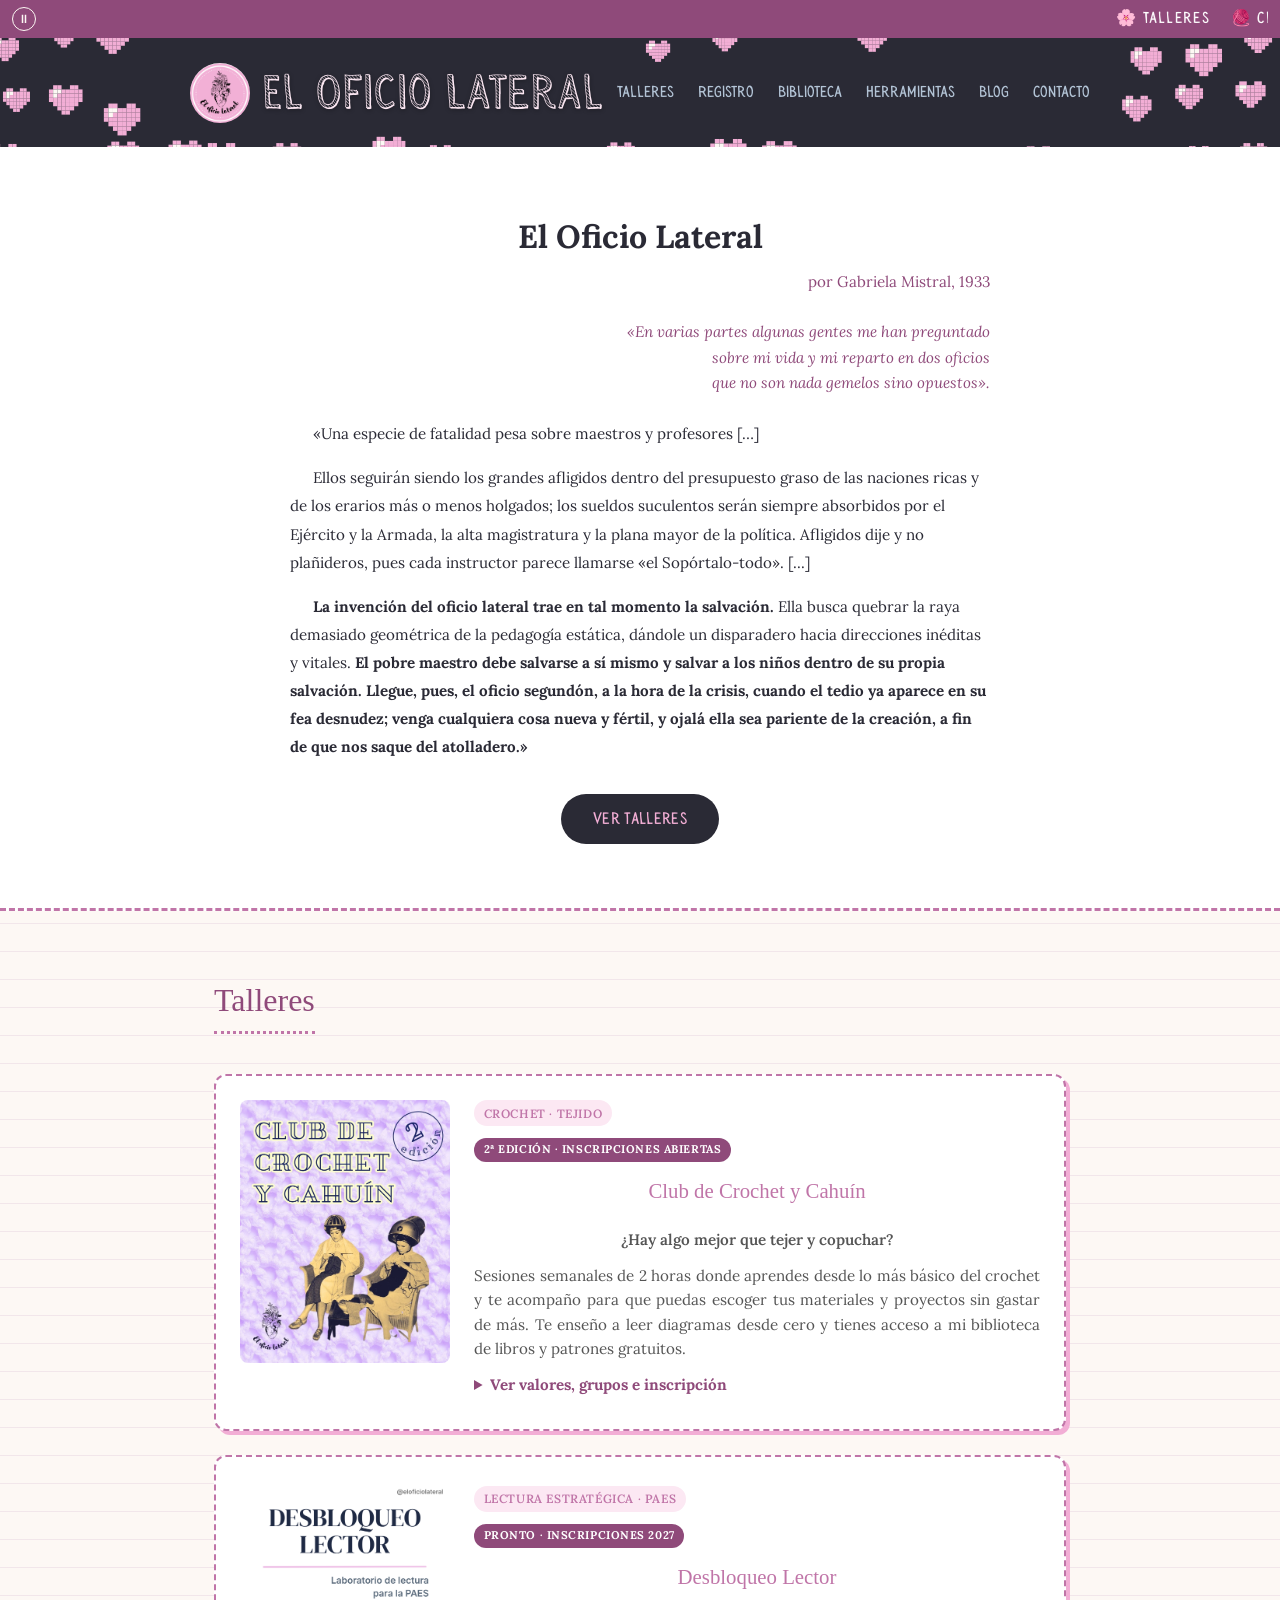
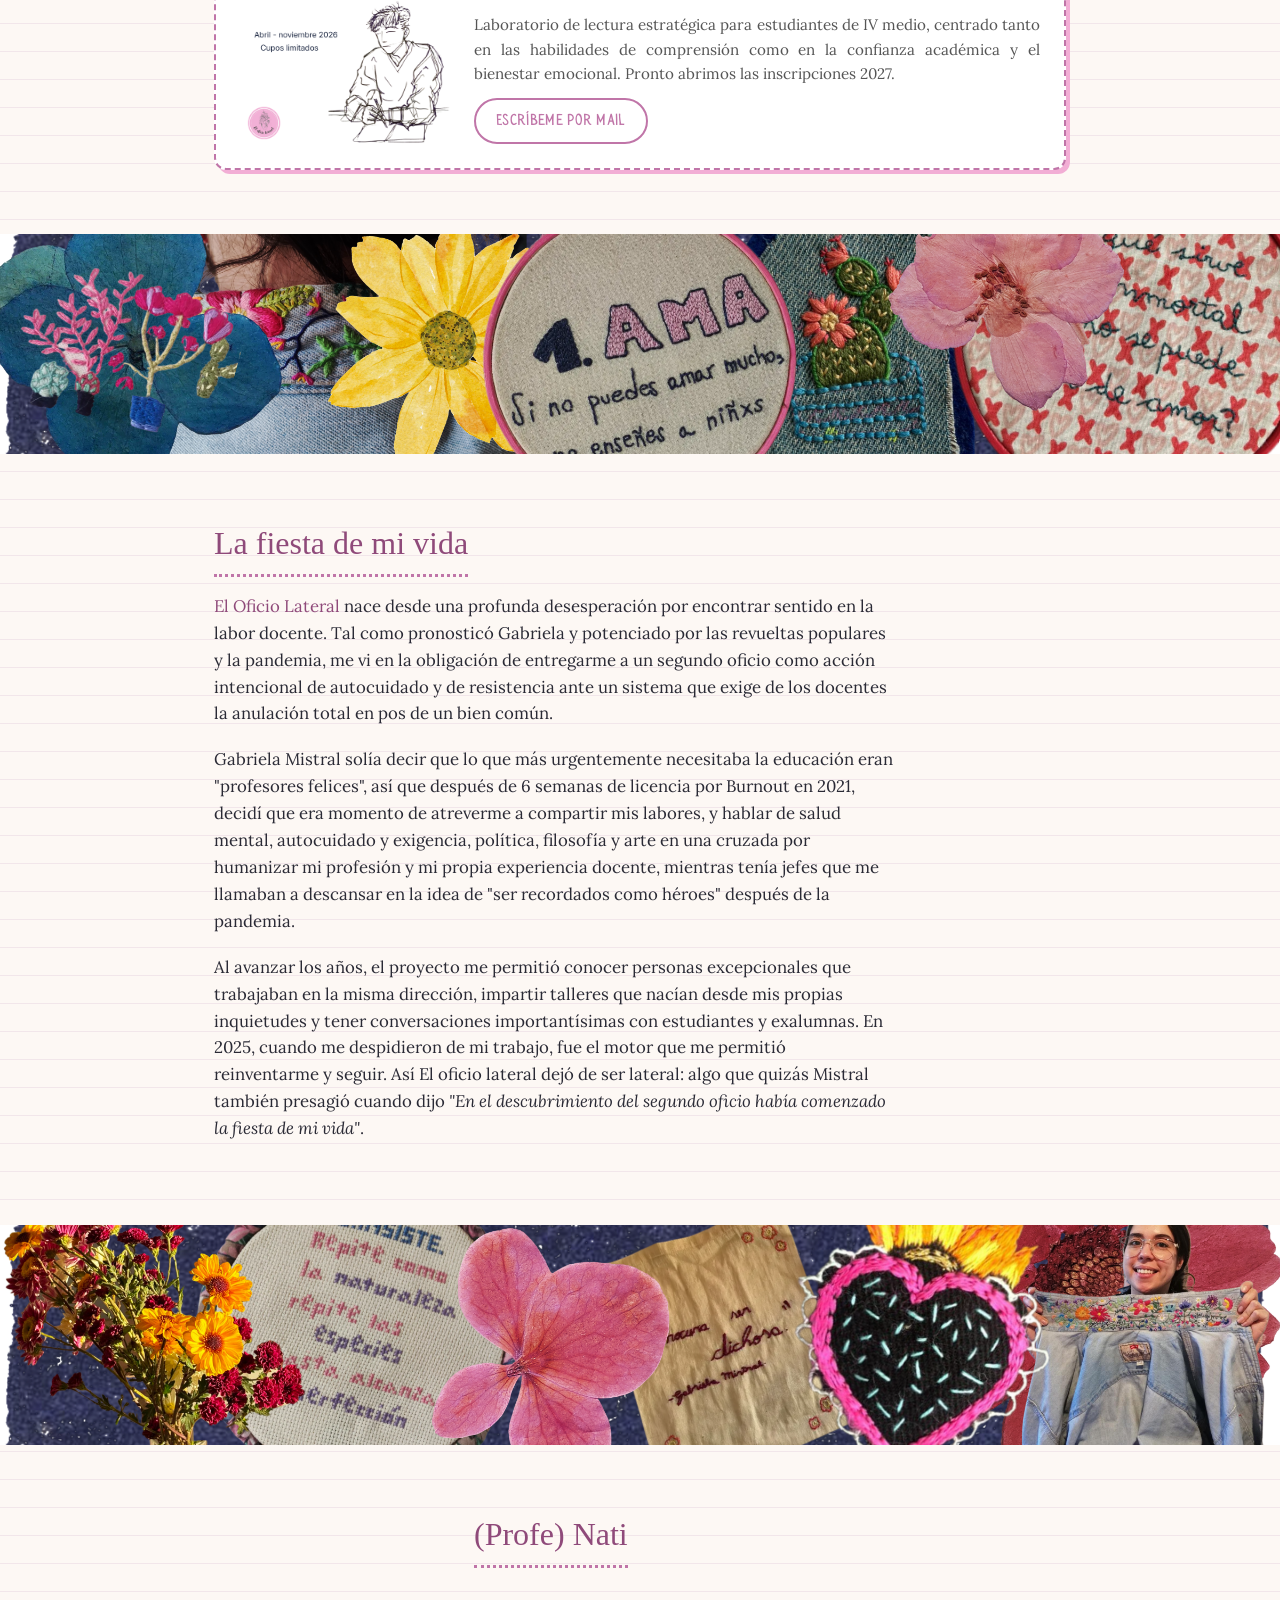
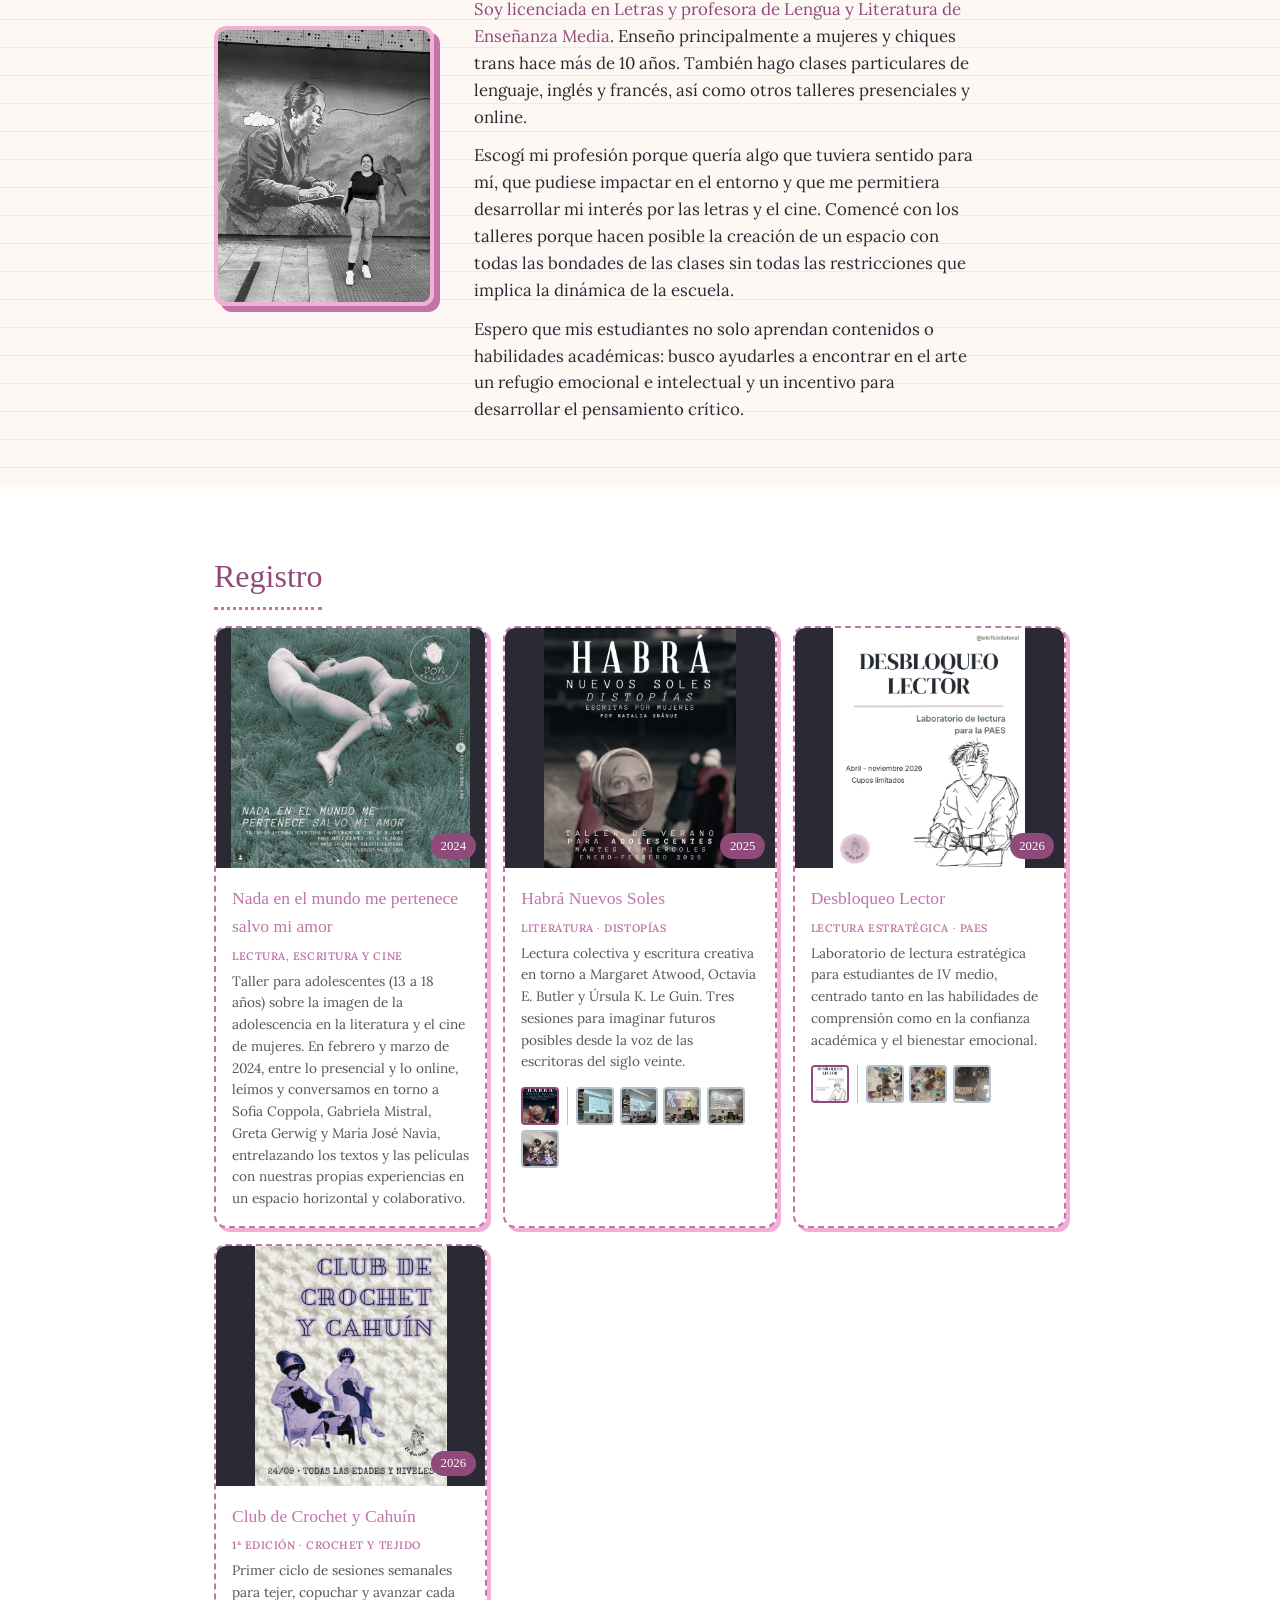
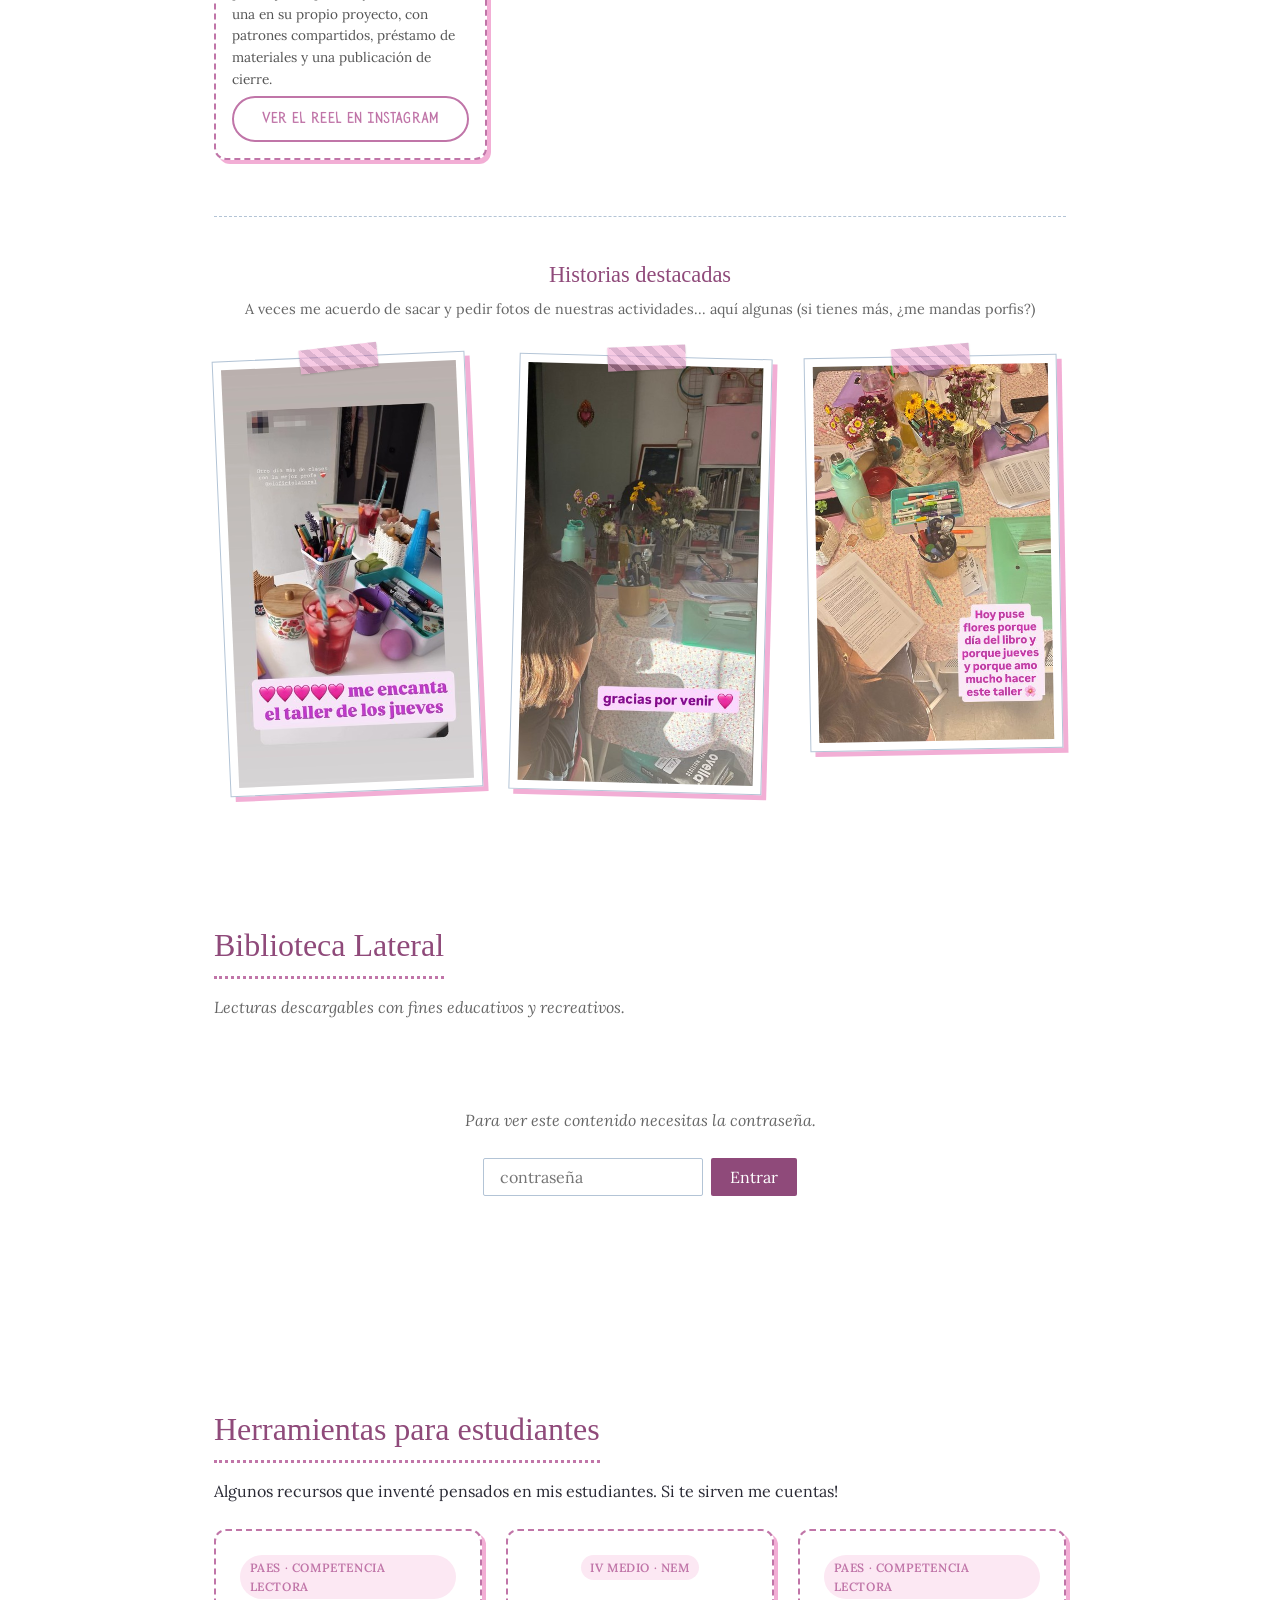
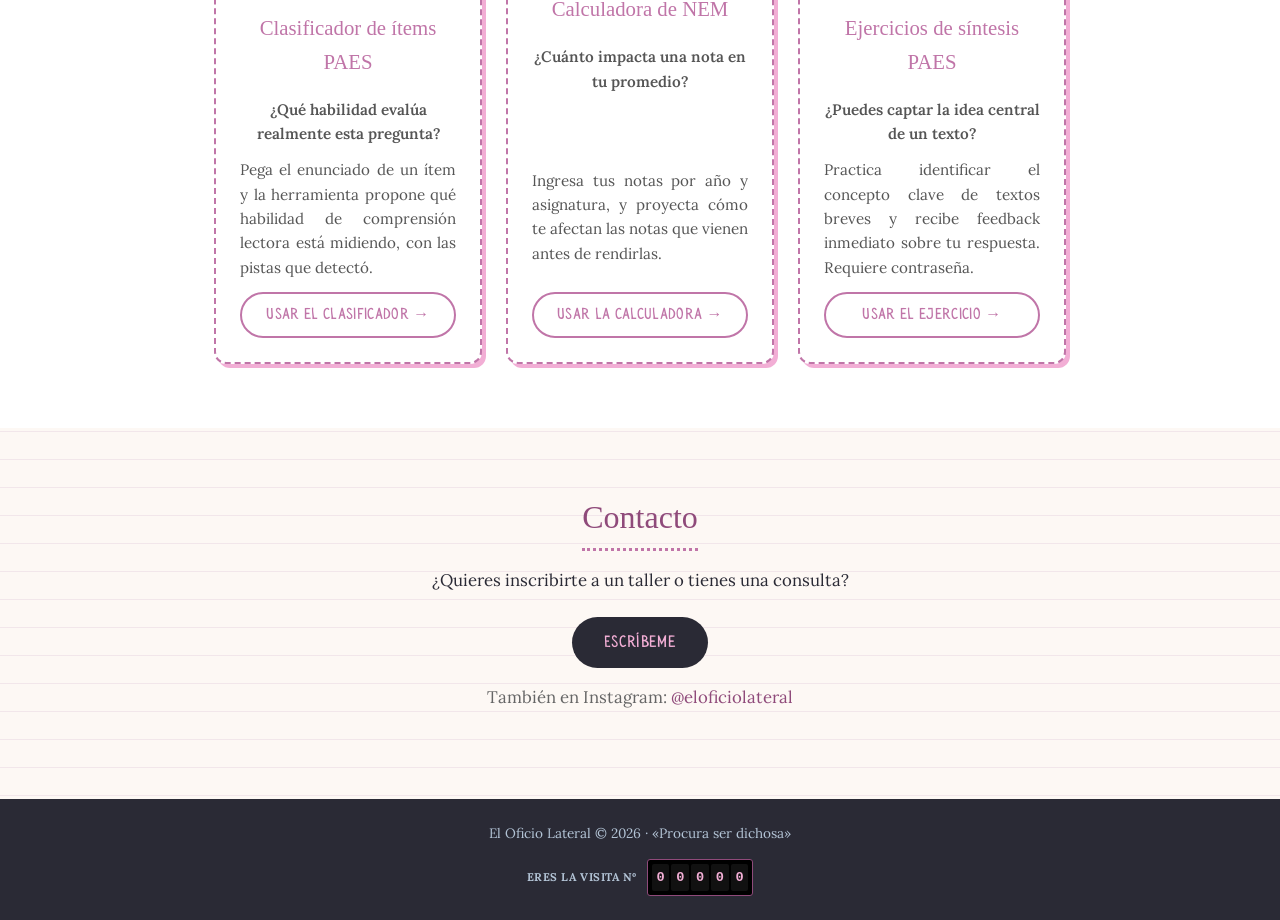
==== commit 8f788129: "Elimina referencias a Von Refugio del sitio Co-Authored-By: Claude Sonnet 5.5 <noreply@anthropic.com" ====
--- a/index.html
+++ b/index.html
@@ -206,7 +206,7 @@
       <h2>La fiesta de mi vida</h2>
       <p><a href="https://www.instagram.com/eloficiolateral/" target="_blank">El Oficio Lateral</a> nace desde una profunda desesperación por encontrar sentido en la labor docente. Tal como pronosticó Gabriela y potenciado por las revueltas populares y la pandemia, me vi en la obligación de entregarme a un segundo oficio como acción intencional de autocuidado y de resistencia ante un sistema que exige de los docentes la anulación total en pos de un bien común.</p>
       <p>Gabriela Mistral solía decir que lo que más urgentemente necesitaba la educación eran "profesores felices", así que después de 6 semanas de licencia por Burnout en 2021, decidí que era momento de atreverme a compartir mis labores, y hablar de salud mental, autocuidado y exigencia, política, filosofía y arte en una cruzada por humanizar mi profesión y mi propia experiencia docente, mientras tenía jefes que me llamaban a descansar en la idea de "ser recordados como héroes" después de la pandemia.</p>
-      <p>Al avanzar los años, el proyecto me permitió conocer personas excepcionales que trabajaban en la misma dirección, impartir talleres que nacían desde mis propias inquietudes en <a href="https://www.instagram.com/vonrefugiovon/" target="_blank">Von Refugio</a> y tener conversaciones importantísimas con estudiantes y exalumnas. En 2025, cuando me despidieron de mi trabajo, fue el motor que me permitió reinventarme y seguir. Así El oficio lateral dejó de ser lateral: algo que quizás Mistral también presagió cuando dijo <em>"En el descubrimiento del segundo oficio había comenzado la fiesta de mi vida"</em>.</p>
+      <p>Al avanzar los años, el proyecto me permitió conocer personas excepcionales que trabajaban en la misma dirección, impartir talleres que nacían desde mis propias inquietudes y tener conversaciones importantísimas con estudiantes y exalumnas. En 2025, cuando me despidieron de mi trabajo, fue el motor que me permitió reinventarme y seguir. Así El oficio lateral dejó de ser lateral: algo que quizás Mistral también presagió cuando dijo <em>"En el descubrimiento del segundo oficio había comenzado la fiesta de mi vida"</em>.</p>
     </div>
   </section>
 
@@ -245,12 +245,12 @@
 
         <article class="realizado">
           <div class="realizado-foto">
-            <img src="realizados/afiche-nada-en-el-mundo.png" alt="Afiche del taller Nada en el mundo me pertenece salvo mi amor, en Von Refugio" loading="lazy">
+            <img src="realizados/afiche-nada-en-el-mundo.png" alt="Afiche del taller Nada en el mundo me pertenece salvo mi amor" loading="lazy">
             <span class="realizado-anio">2024</span>
           </div>
           <div class="realizado-texto">
             <h3>Nada en el mundo me pertenece salvo mi amor</h3>
-            <p class="realizado-tag">Von Refugio · Lectura, escritura y cine</p>
+            <p class="realizado-tag">Lectura, escritura y cine</p>
             <p>Taller para adolescentes (13 a 18 años) sobre la imagen de la adolescencia en la literatura y el cine de mujeres. En febrero y marzo de 2024, entre lo presencial y lo online, leímos y conversamos en torno a Sofia Coppola, Gabriela Mistral, Greta Gerwig y María José Navia, entrelazando los textos y las películas con nuestras propias experiencias en un espacio horizontal y colaborativo.</p>
           </div>
         </article>
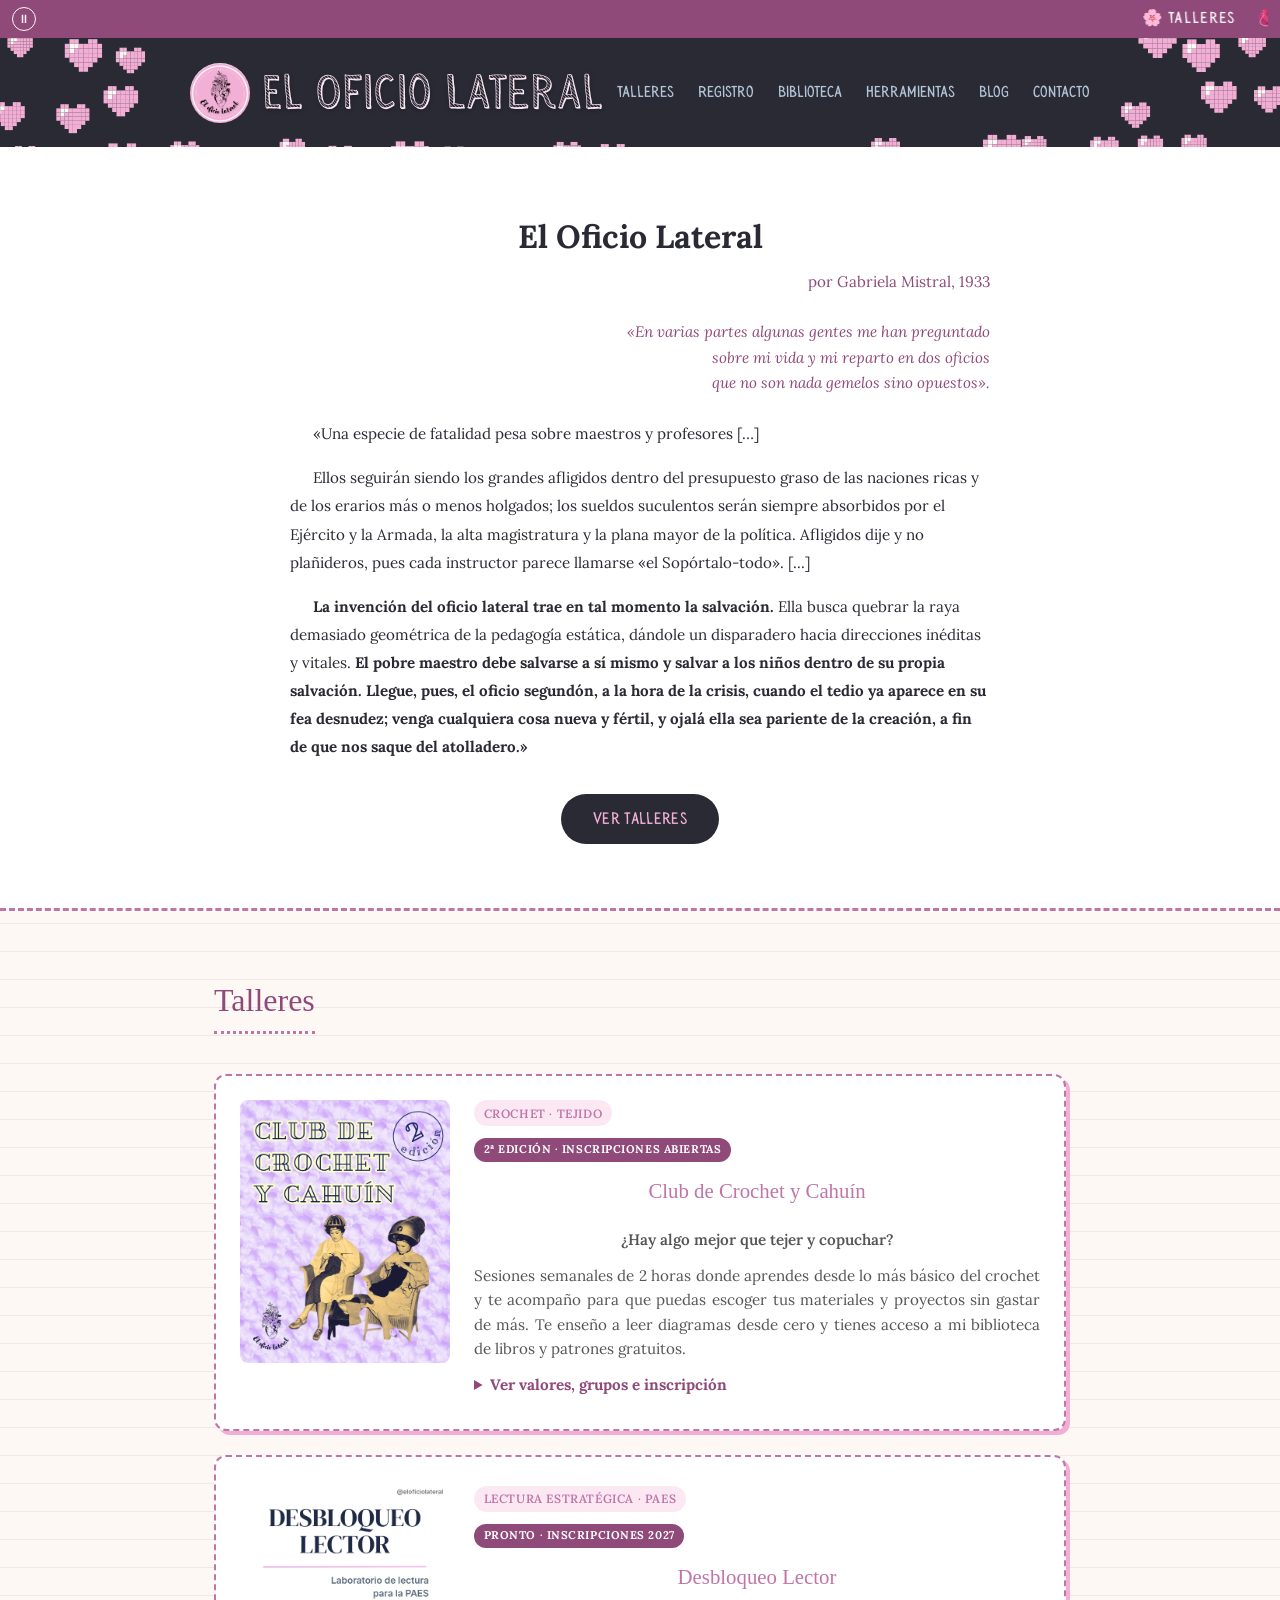
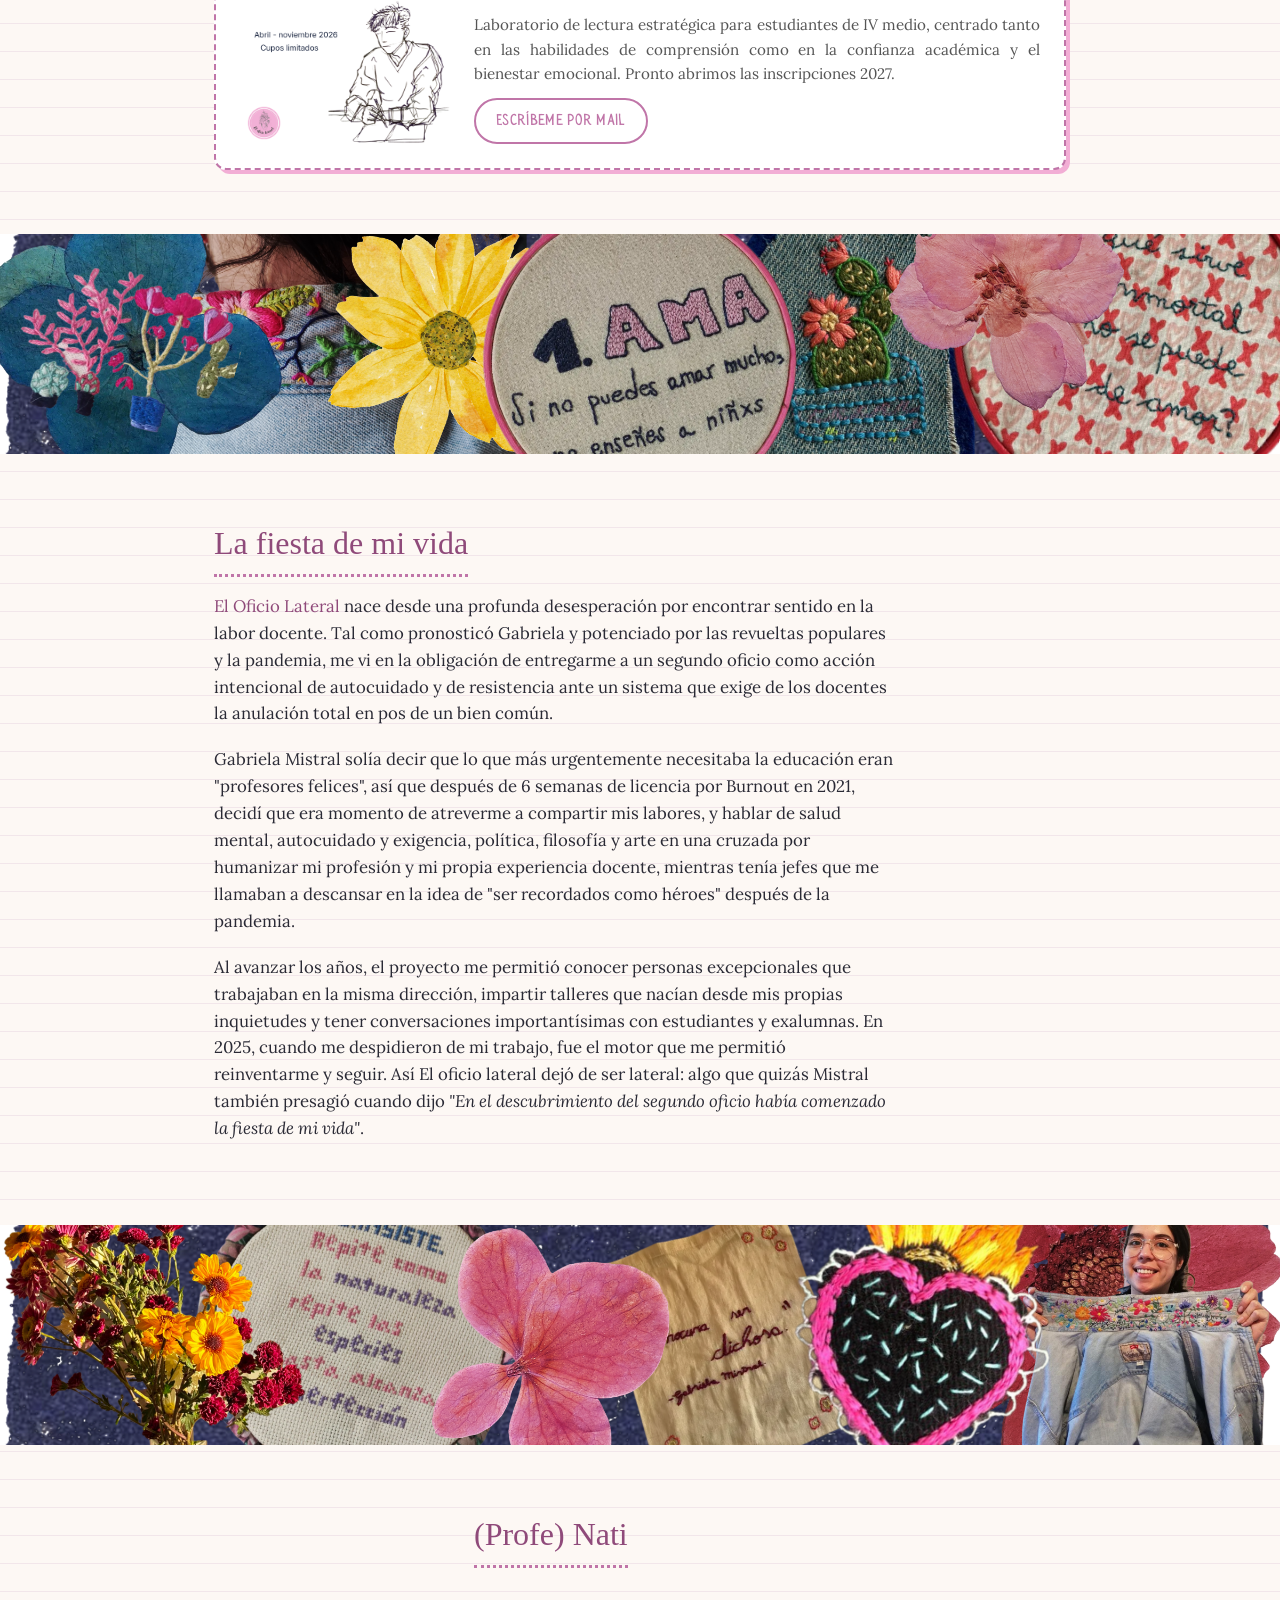
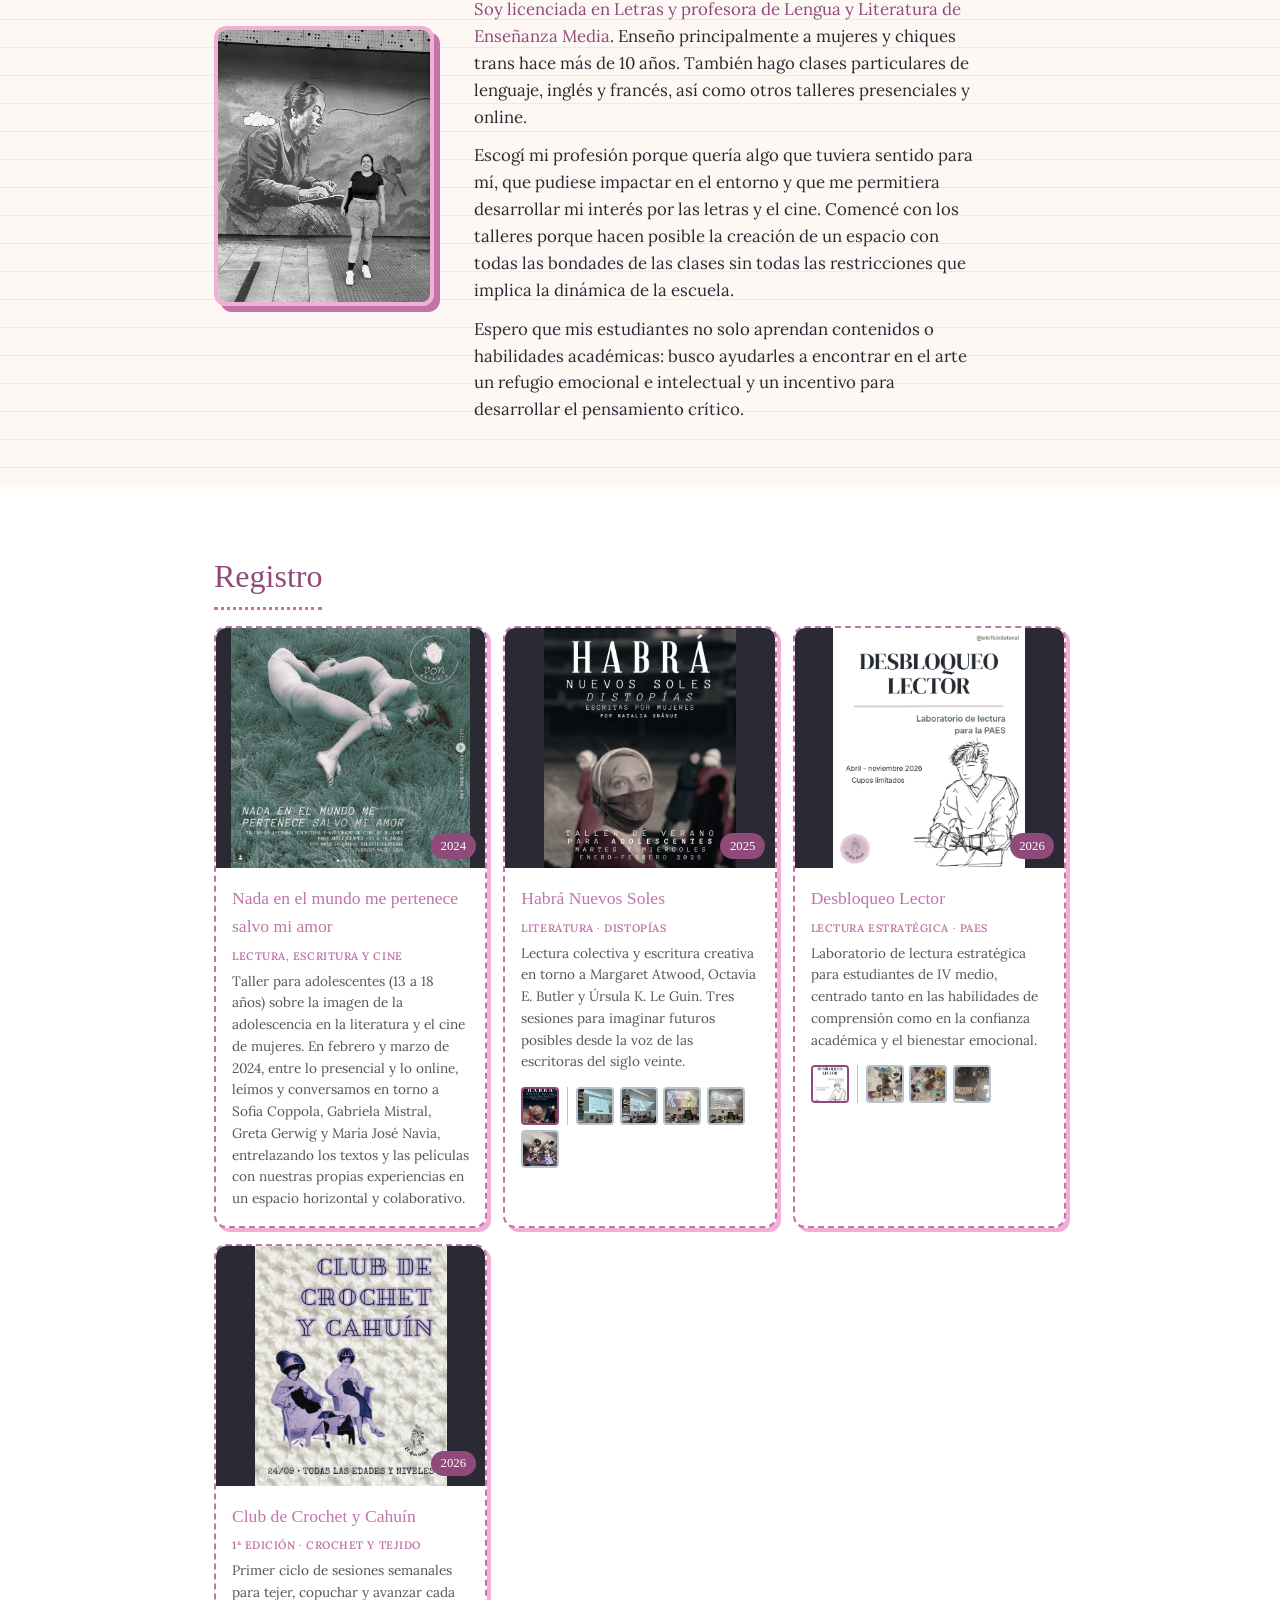
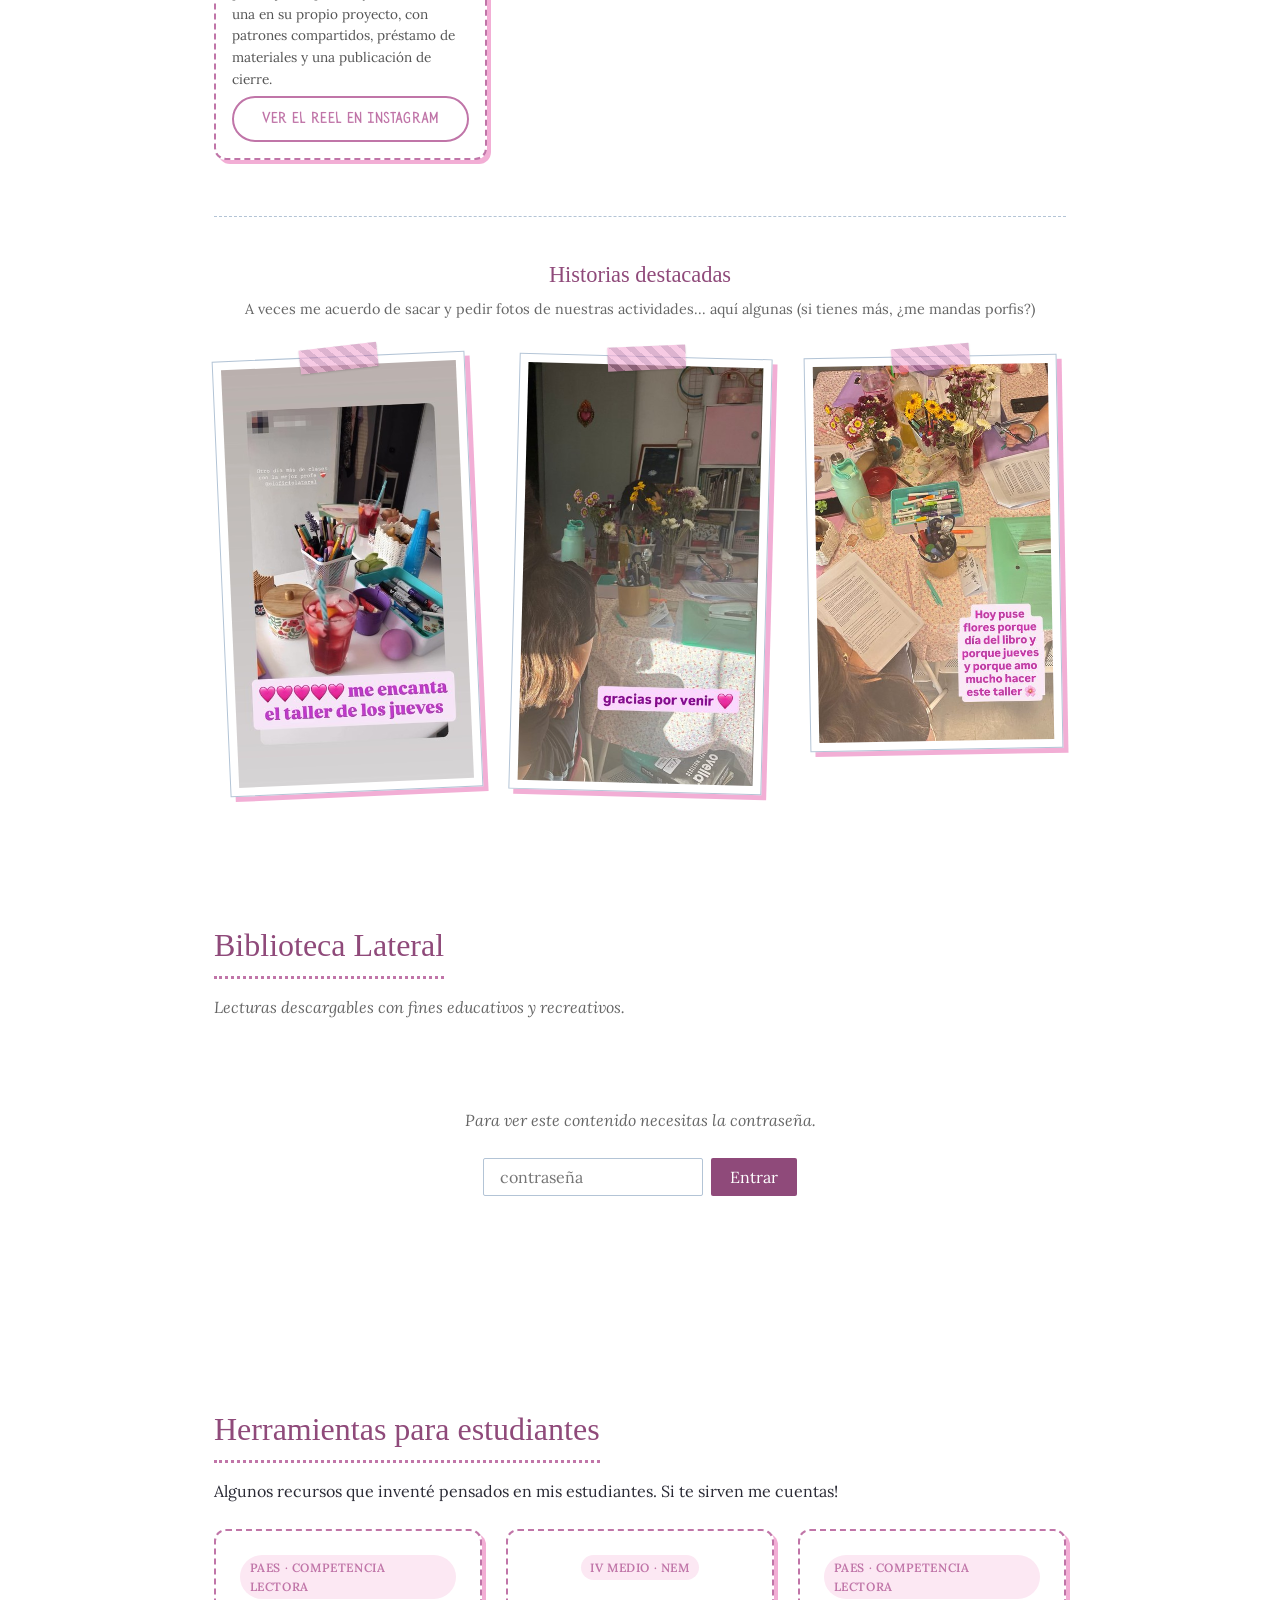
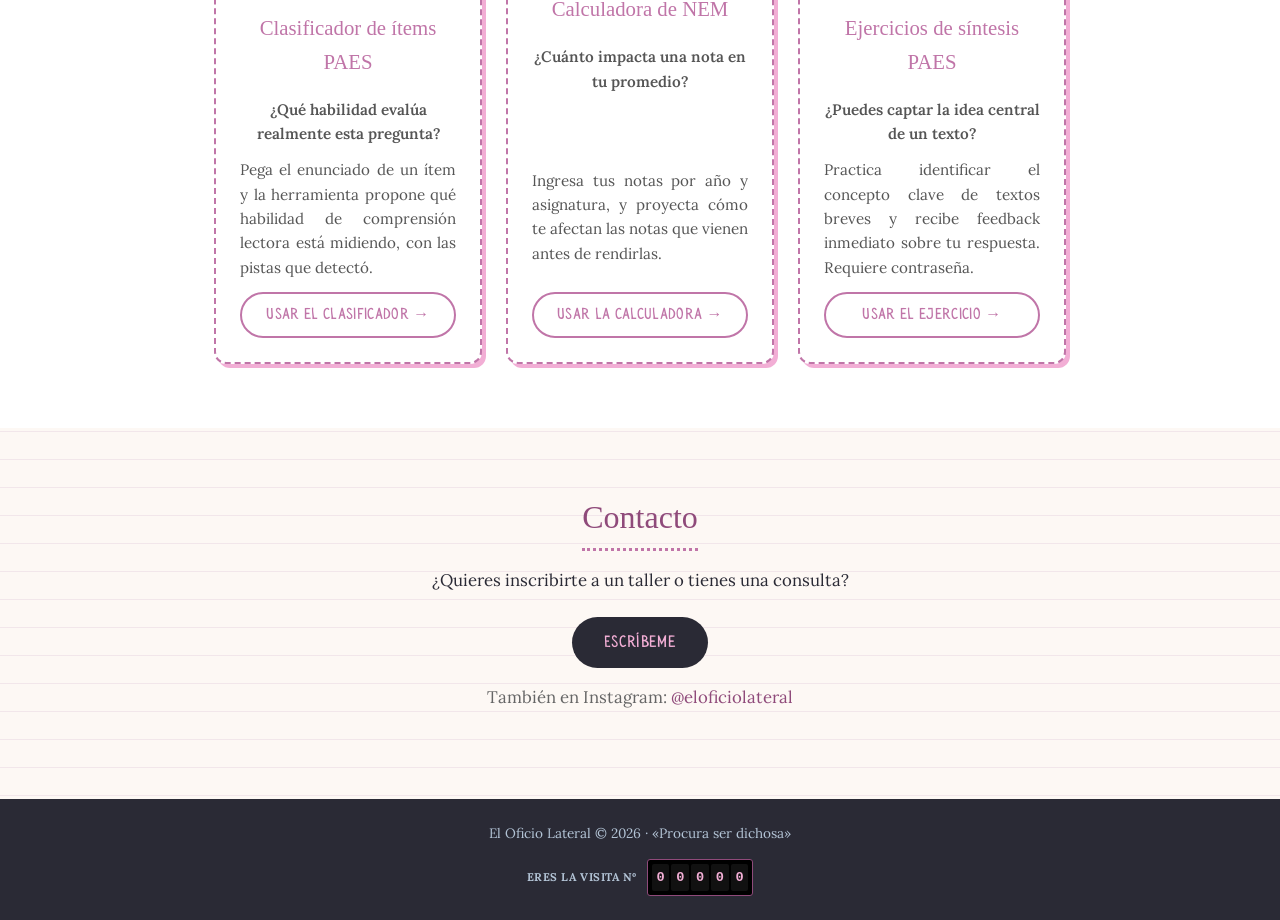
==== commit 6ccf5e5f: "Quita Grupo Mago del Club de Crochet y Cahuín (quedan 2 grupos) Co-Authored-By: Claude Sonnet 5.5 <n" ====
--- a/index.html
+++ b/index.html
@@ -114,7 +114,7 @@
             <p>Sesiones semanales de 2 horas donde aprendes desde lo más básico del crochet y te acompaño para que puedas escoger tus materiales y proyectos sin gastar de más. Te enseño a leer diagramas desde cero y tienes acceso a mi biblioteca de libros y patrones gratuitos.</p>
             <details class="tarjeta-detalle">
               <summary>Ver valores, grupos e inscripción</summary>
-            <p class="tarjeta-meta">Presencial · 3 grupos de 2 horas</p>
+            <p class="tarjeta-meta">Presencial · 2 grupos de 2 horas</p>
             <div class="tarjeta-precios">
               <span class="precio-item">🧶 <strong>$48.000/mes</strong> — trabajadores</span>
               <span class="precio-item">🧵 <strong>$40.000/mes</strong> — estudiantes</span>
@@ -122,7 +122,6 @@
             </div>
             <div class="tarjeta-precios tarjeta-grupos">
               <span class="precio-item">🌷 <strong>Grupo Coté</strong> — martes 11 a 13 hrs · <em>queda 1 cupo</em></span>
-              <span class="precio-item">🌼 <strong>Grupo Mago</strong> — miércoles 17 a 19 hrs</span>
               <span class="precio-item">🌸 <strong>Grupo Gala</strong> — jueves 19 a 21 hrs · <em>quedan 4 cupos</em></span>
               <span class="precio-nota">Inscripción por inbox de Instagram o por mail</span>
             </div>
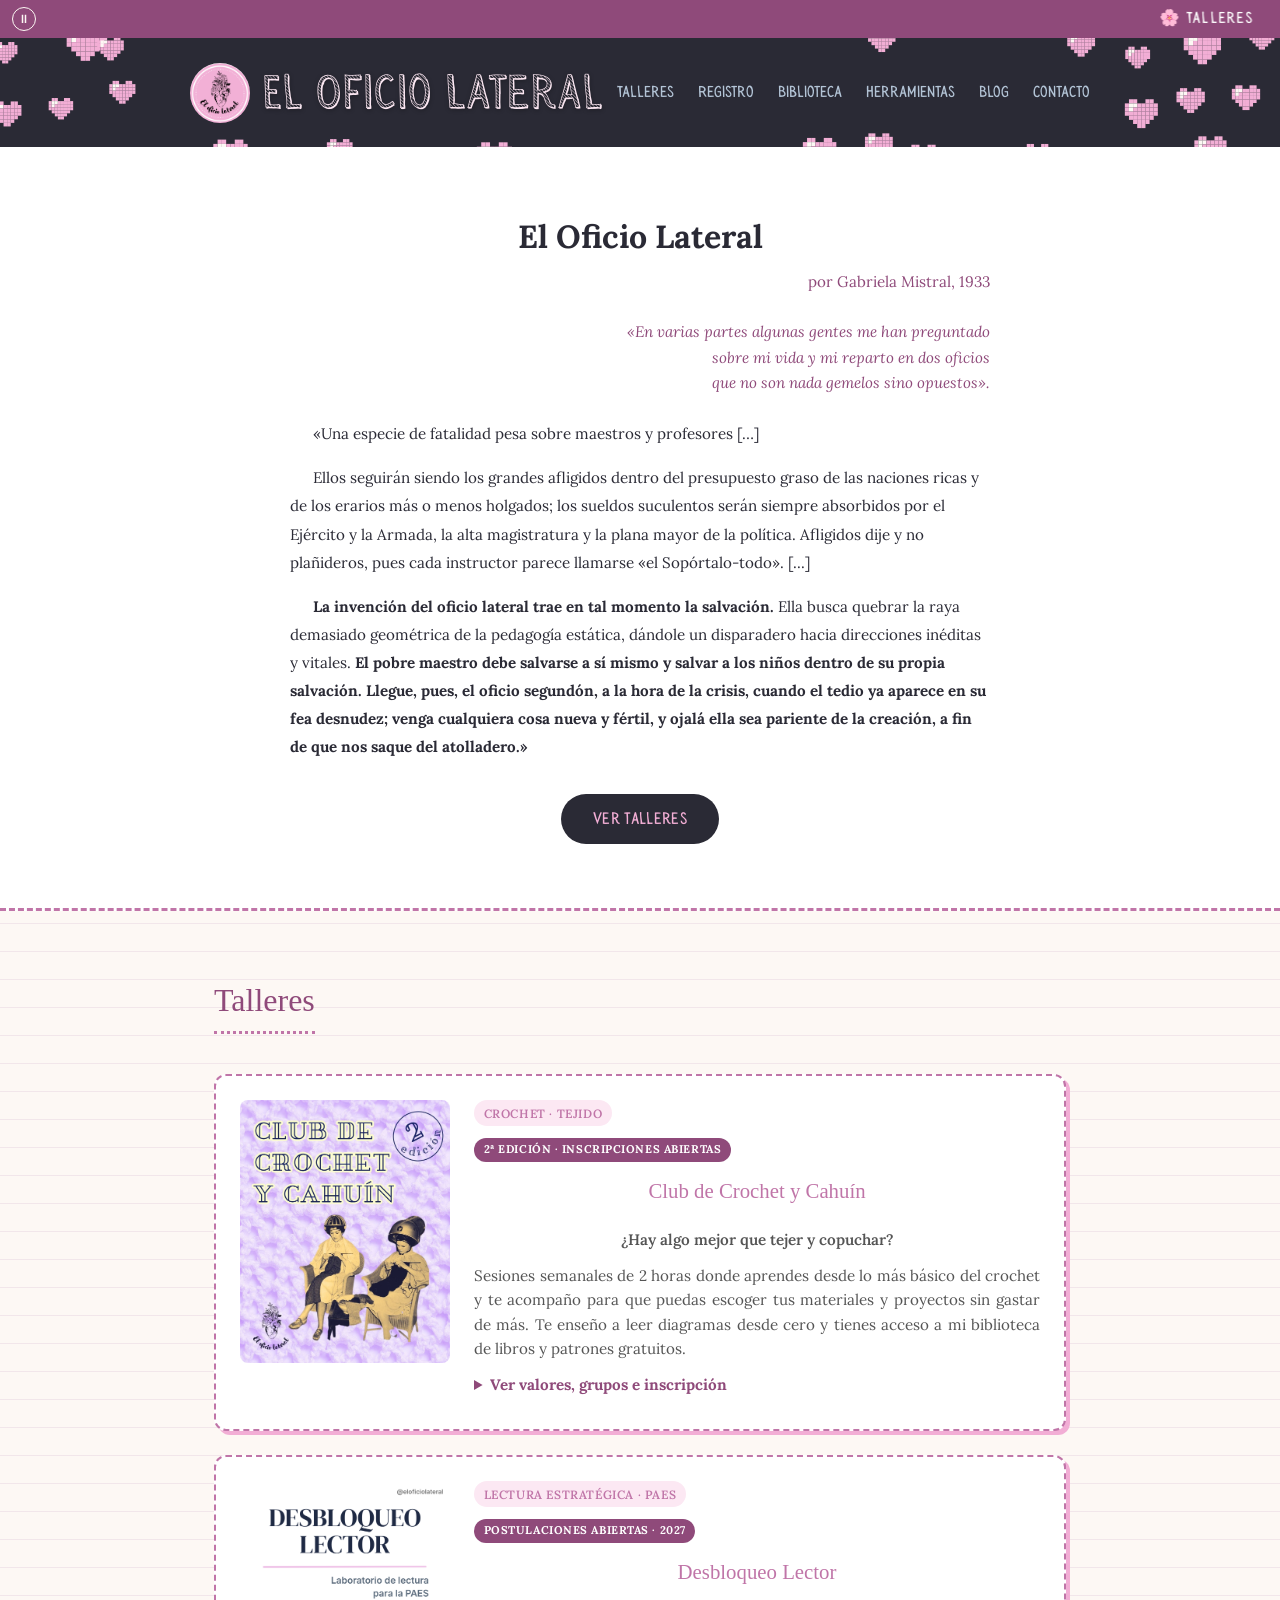
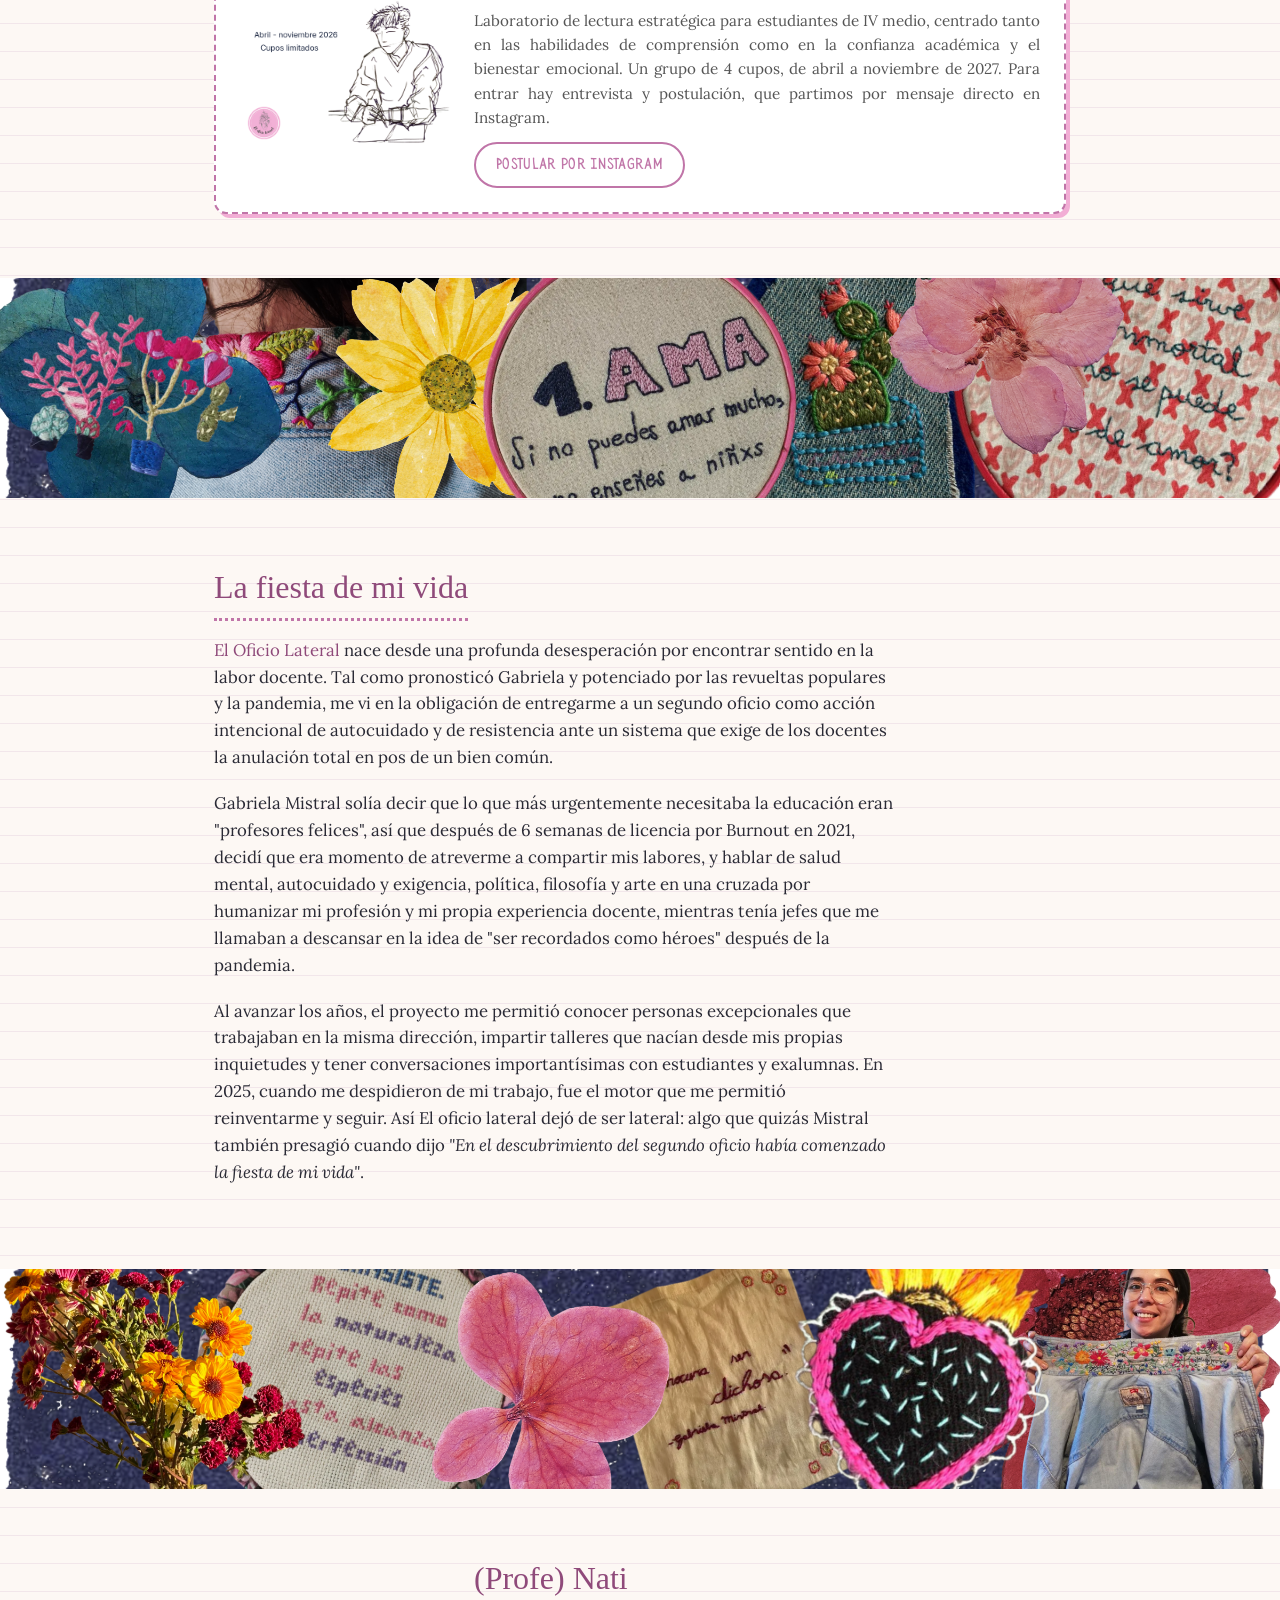
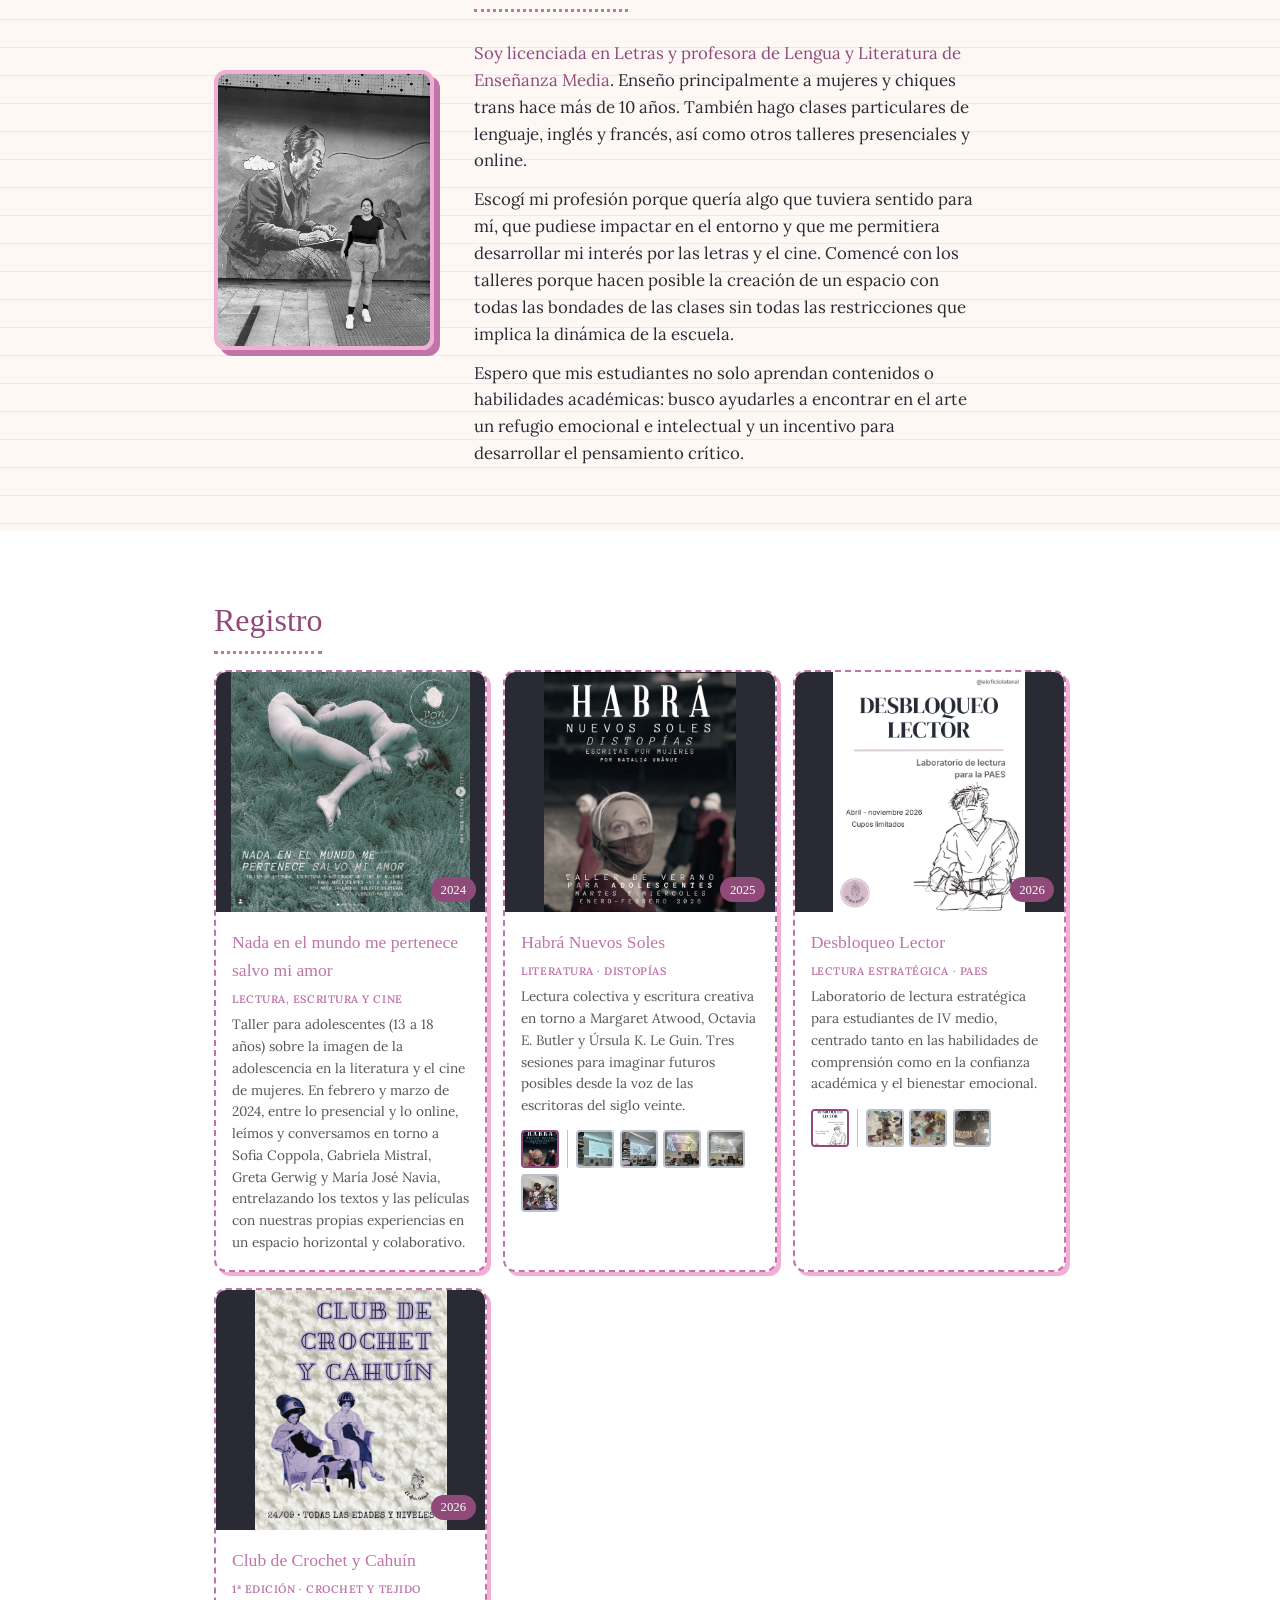
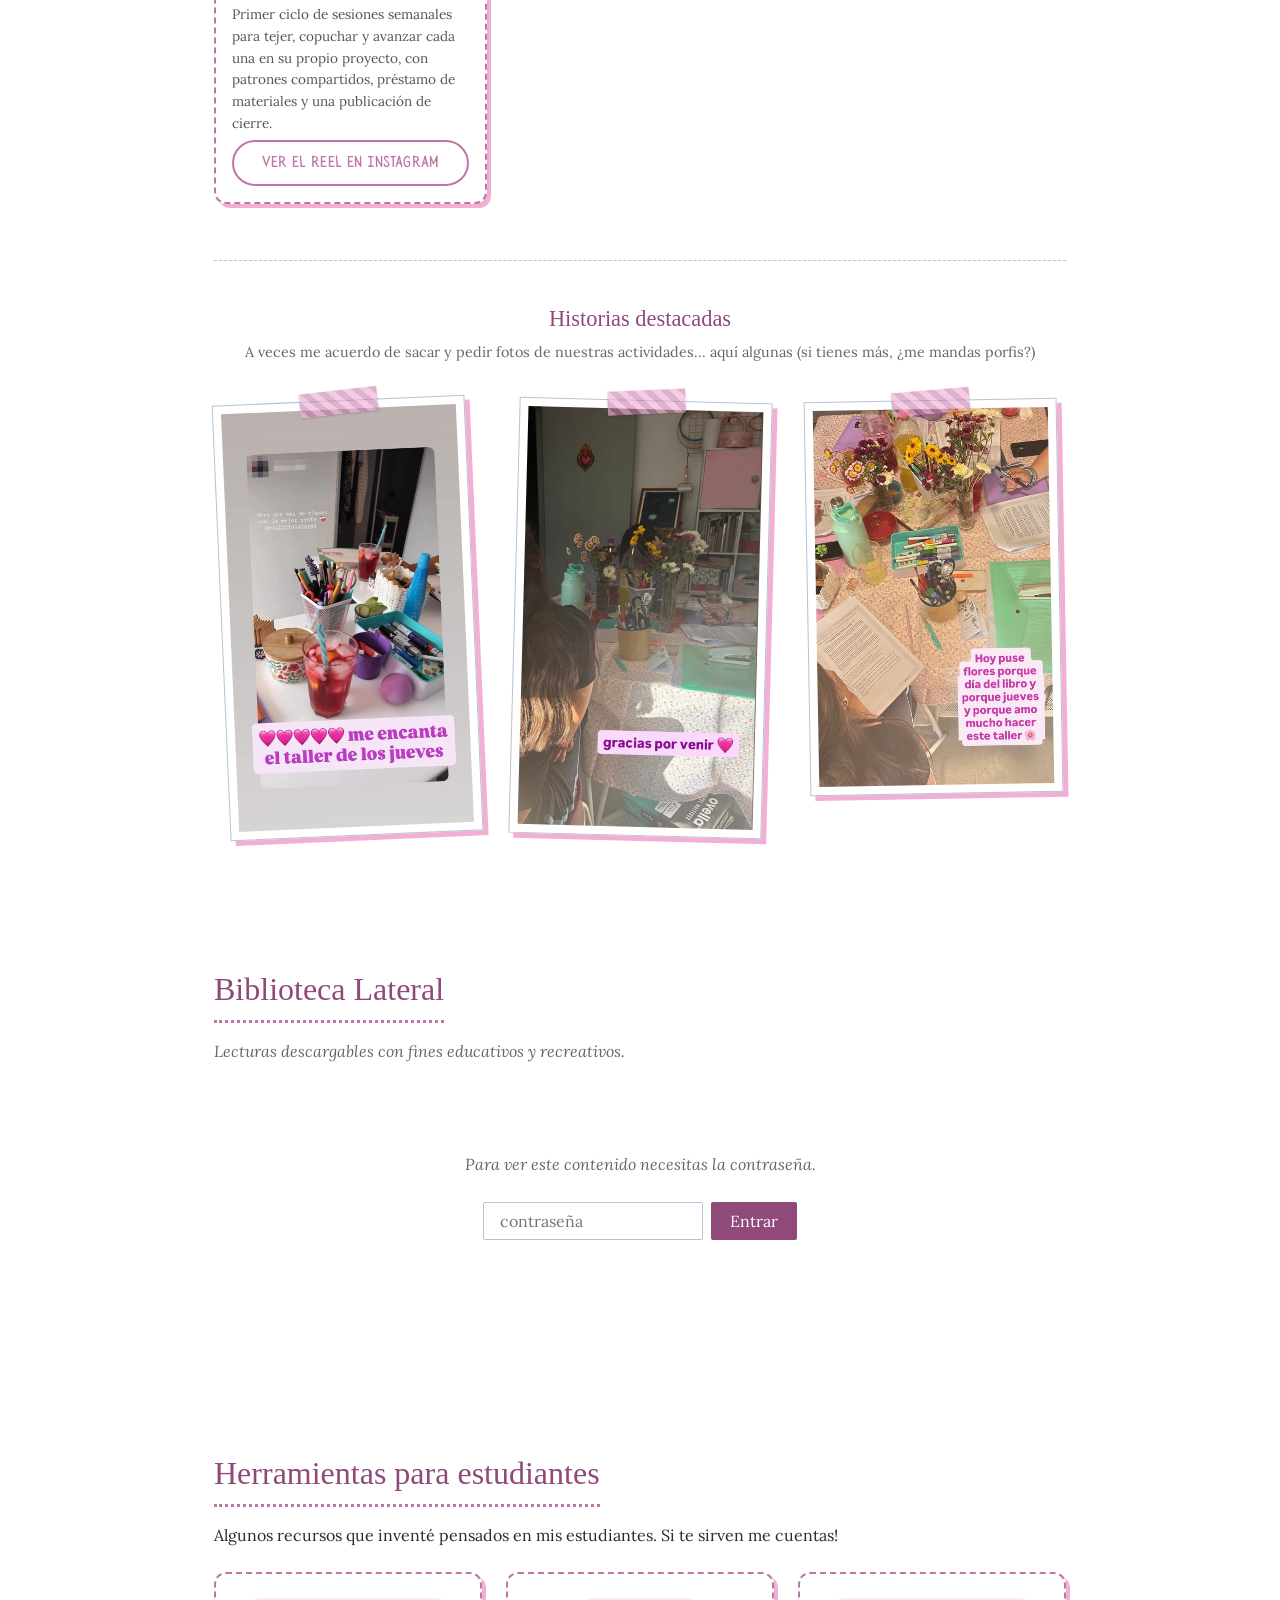
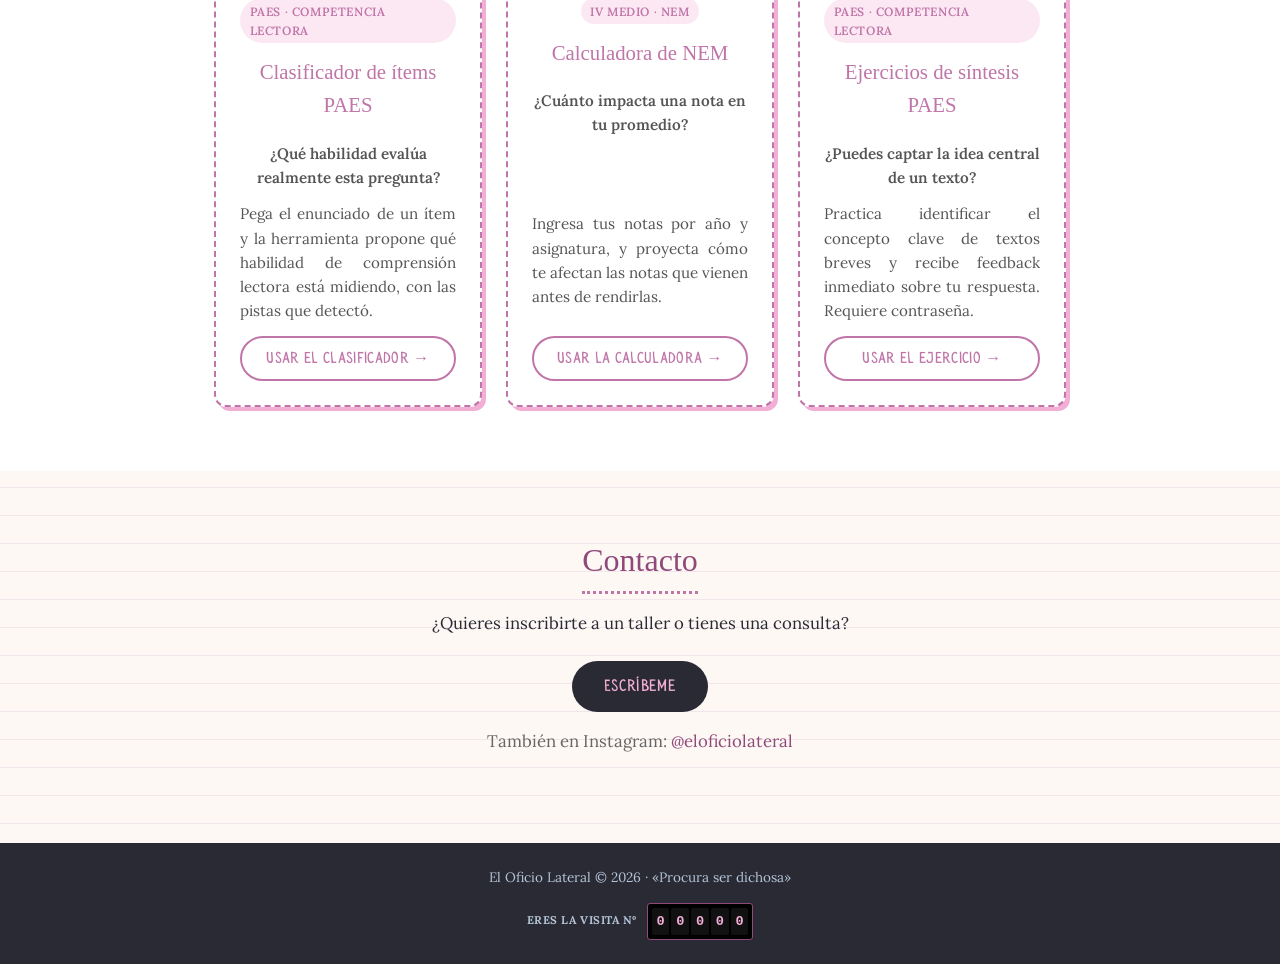
==== commit b97a2e12: "Blog: corrige nombre de fuente (Rammetto One) y fondo lila en la sección de entradas; Desbloqueo Lec" ====
--- a/index.html
+++ b/index.html
@@ -182,11 +182,11 @@
           </div>
           <div class="tarjeta-cuerpo">
             <span class="tarjeta-tag">Lectura estratégica · PAES</span>
-            <span class="tarjeta-badge">Pronto · Inscripciones 2027</span>
+            <span class="tarjeta-badge">Postulaciones abiertas · 2027</span>
             <h3>Desbloqueo Lector</h3>
-            <p>Laboratorio de lectura estratégica para estudiantes de IV medio, centrado tanto en las habilidades de comprensión como en la confianza académica y el bienestar emocional. Pronto abrimos las inscripciones 2027.</p>
+            <p>Laboratorio de lectura estratégica para estudiantes de IV medio, centrado tanto en las habilidades de comprensión como en la confianza académica y el bienestar emocional. Un grupo de 4 cupos, de abril a noviembre de 2027. Para entrar hay entrevista y postulación, que partimos por mensaje directo en Instagram.</p>
             <div class="tarjeta-botones">
-              <a href="mailto:eloficiolateral0@gmail.com?subject=Desbloqueo%20Lector%202027" class="btn-secundario">Escríbeme por mail</a>
+              <a href="https://www.instagram.com/eloficiolateral/" target="_blank" rel="noopener" class="btn-secundario">Postular por Instagram</a>
             </div>
           </div>
         </div>
--- a/style.css
+++ b/style.css
@@ -1288,3 +1288,35 @@
     padding: 0.5rem;
   }
 }
+
+/* === PÁGINA DEL BLOG (rebranding nov 2026): fondo lila plano + título en Rammeto One === */
+.pagina-blog {
+  background-color: var(--lila);
+  background-image: none;
+}
+
+.pagina-blog section.blog {
+  background-color: transparent;
+}
+
+.pagina-blog .hero {
+  background-color: var(--lila);
+  border-bottom: 3px dashed var(--navy);
+}
+
+.pagina-blog .cita-titulo {
+  font-family: 'Rammetto One', sans-serif;
+  font-weight: 400;
+  font-size: 3rem;
+  line-height: 1.05;
+  color: var(--navy);
+}
+
+.pagina-blog .cita-epigrafe {
+  color: var(--navy);
+}
+
+.pagina-blog .entrada {
+  border-color: var(--navy);
+  box-shadow: 4px 4px 0px var(--navy);
+}
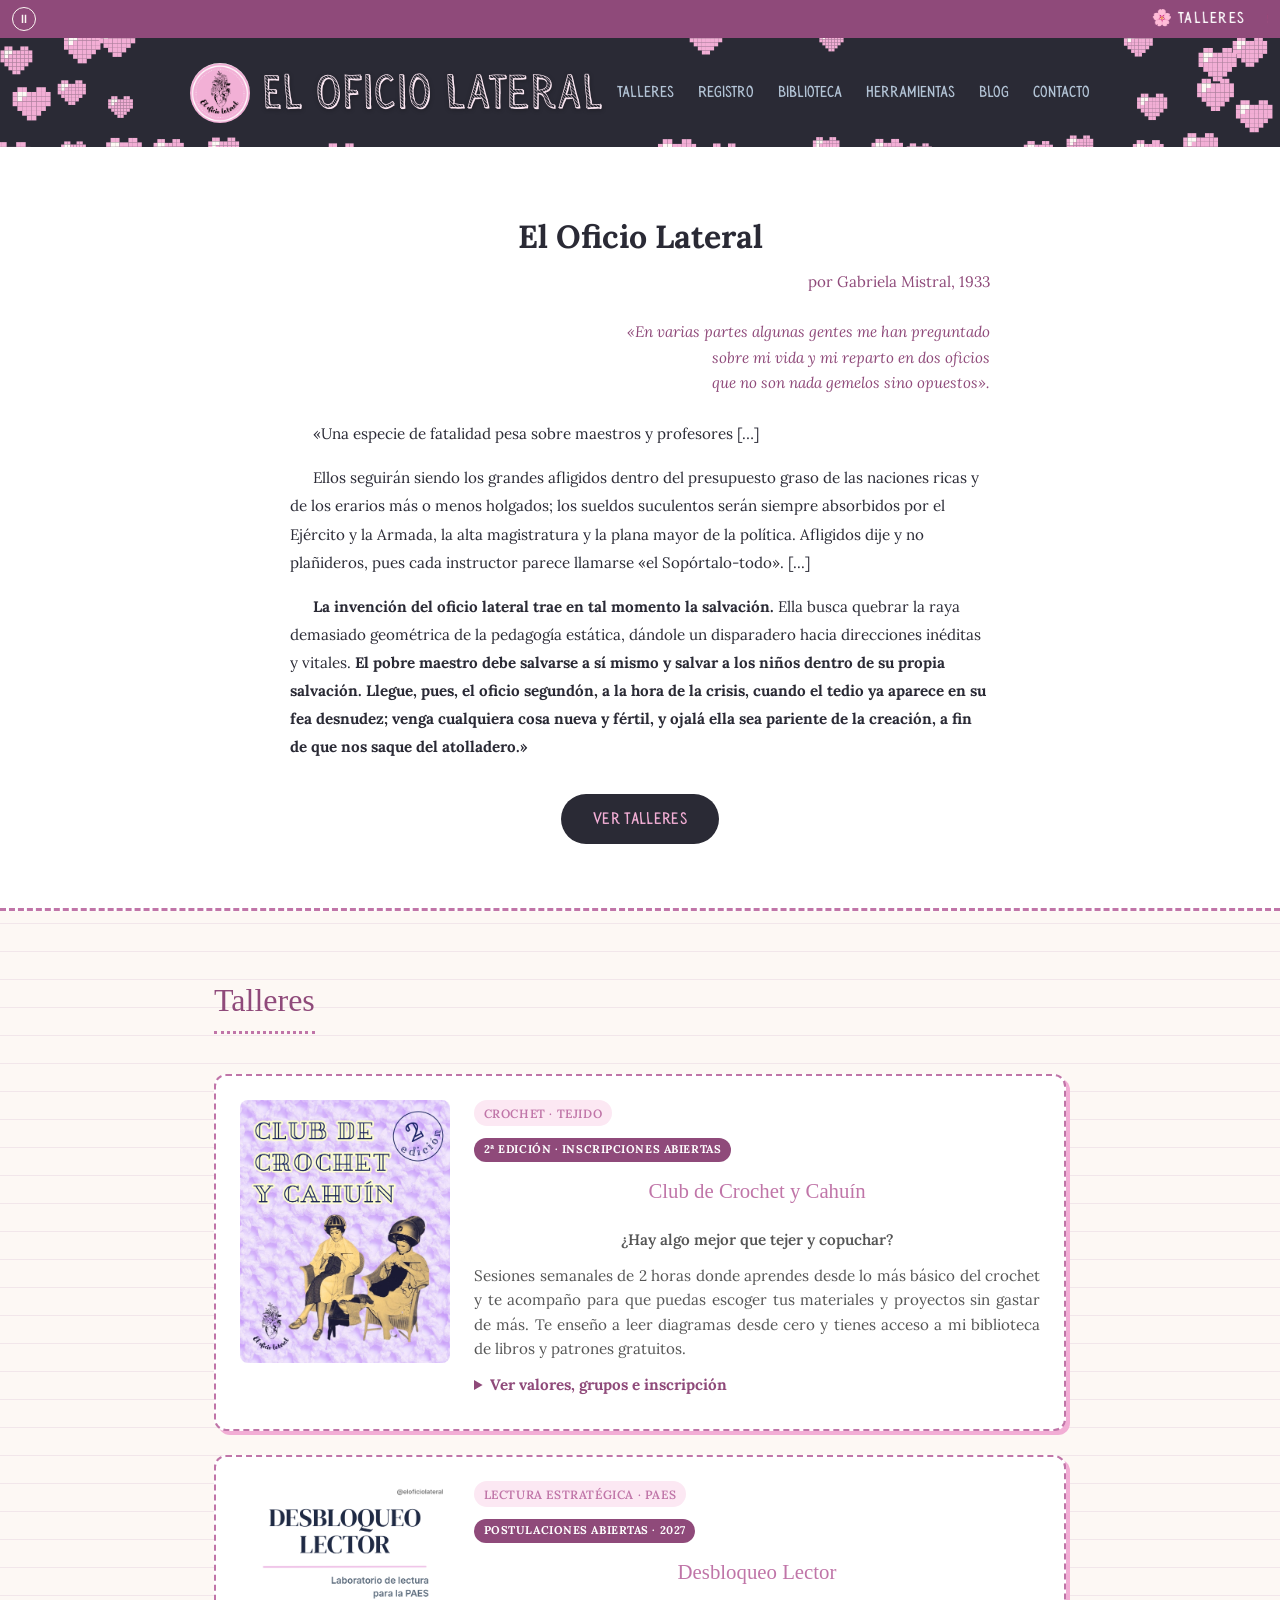
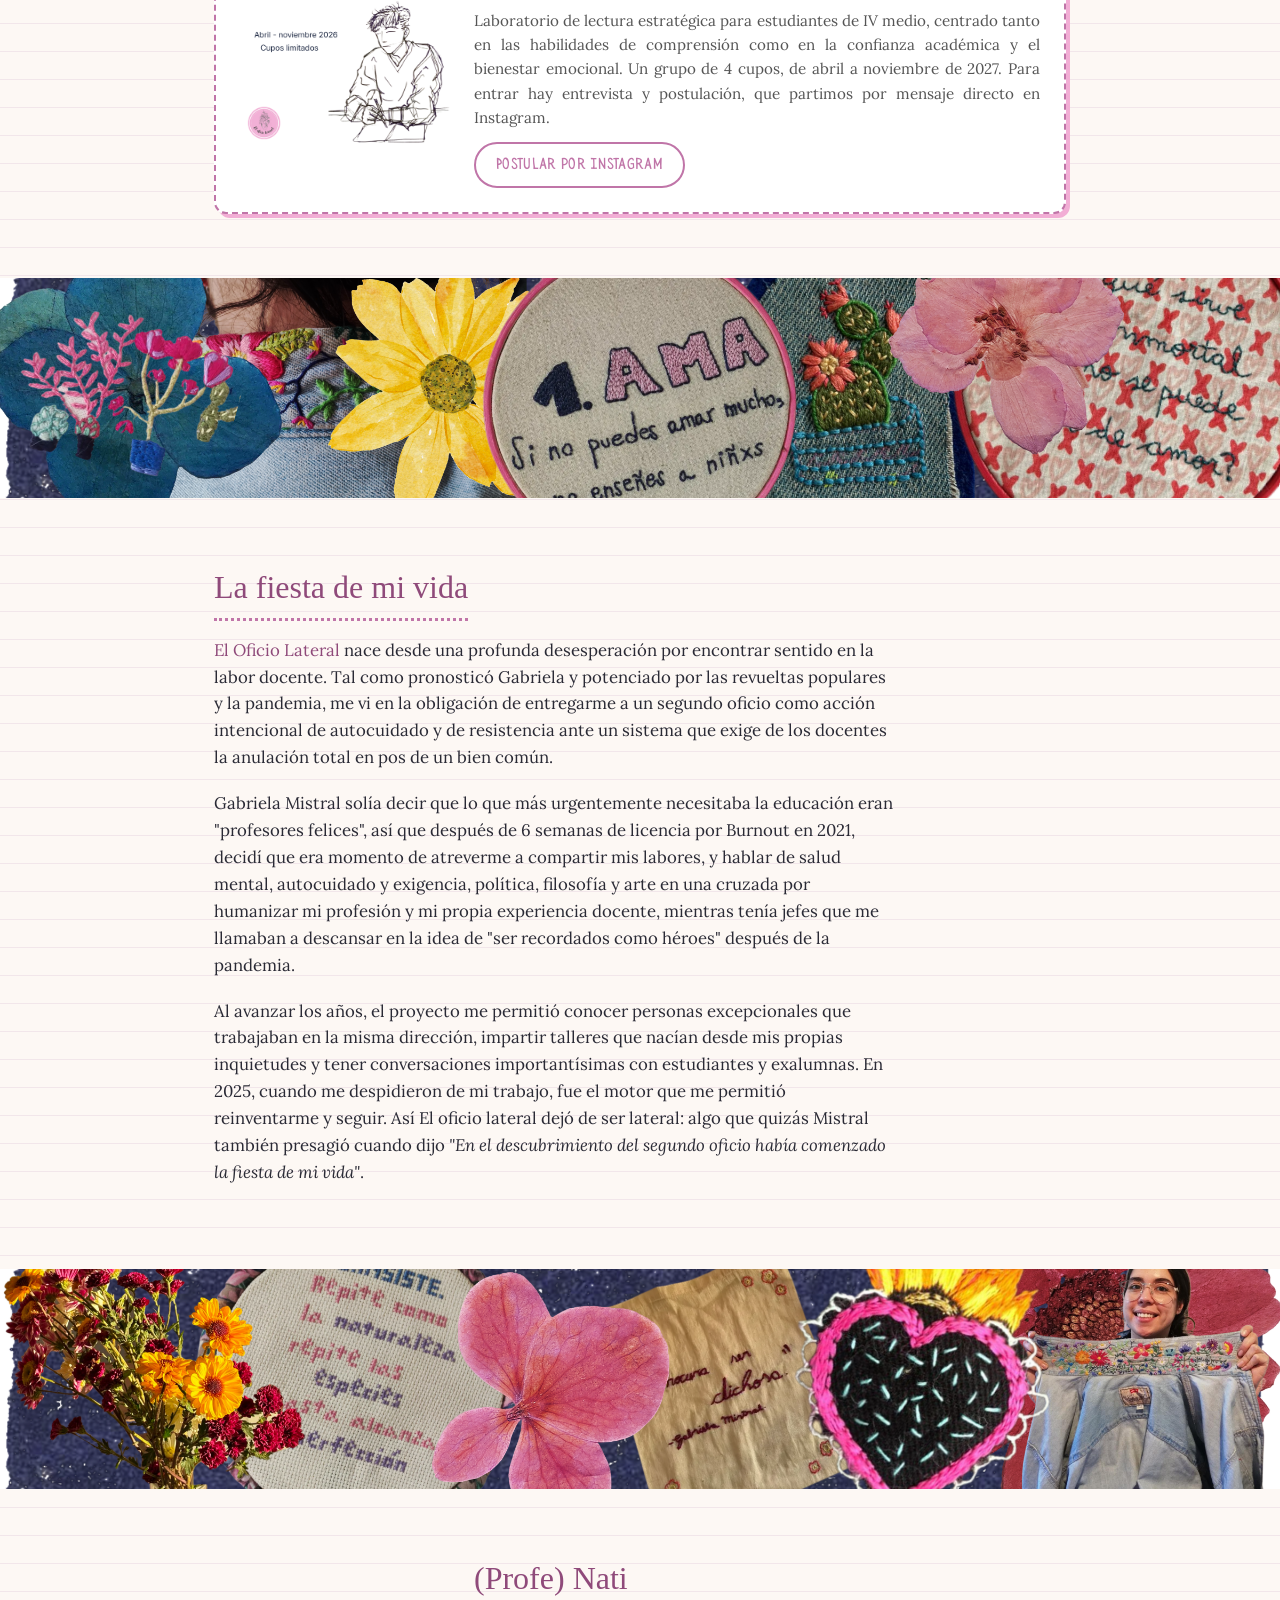
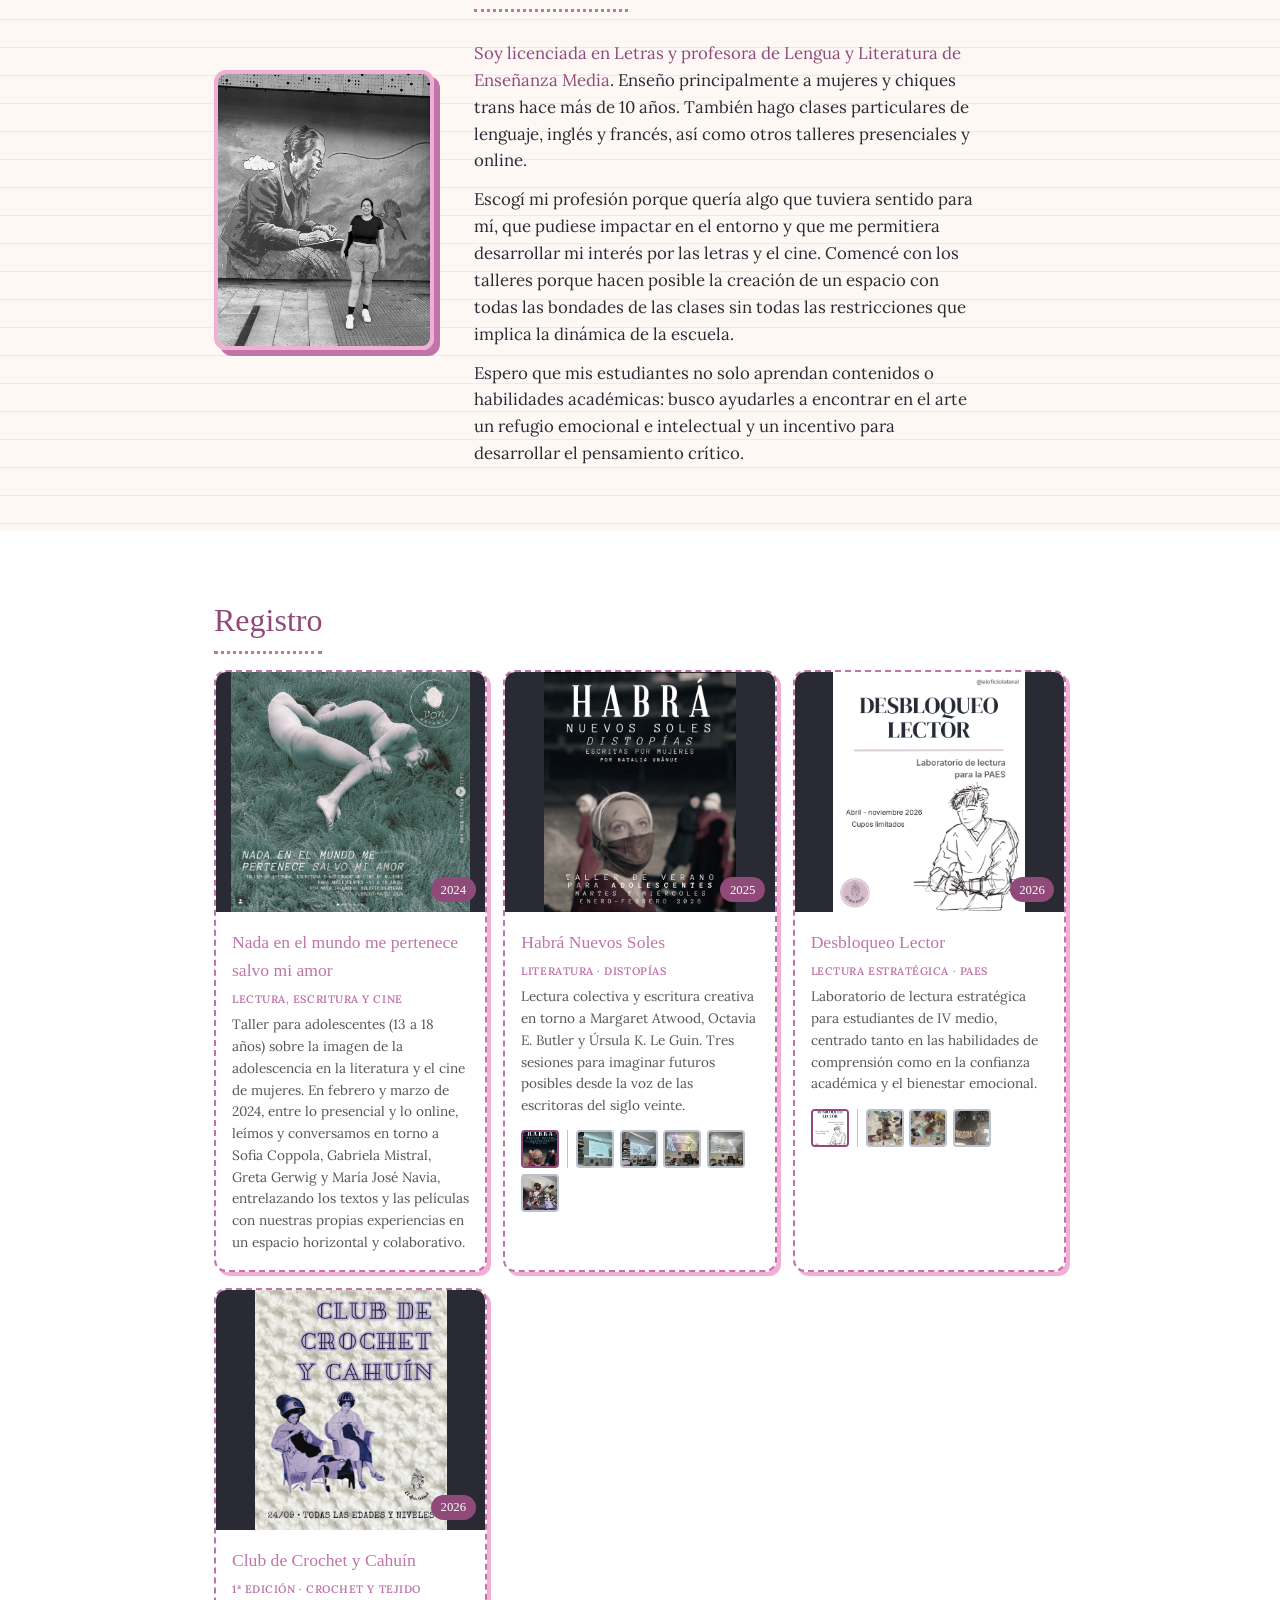
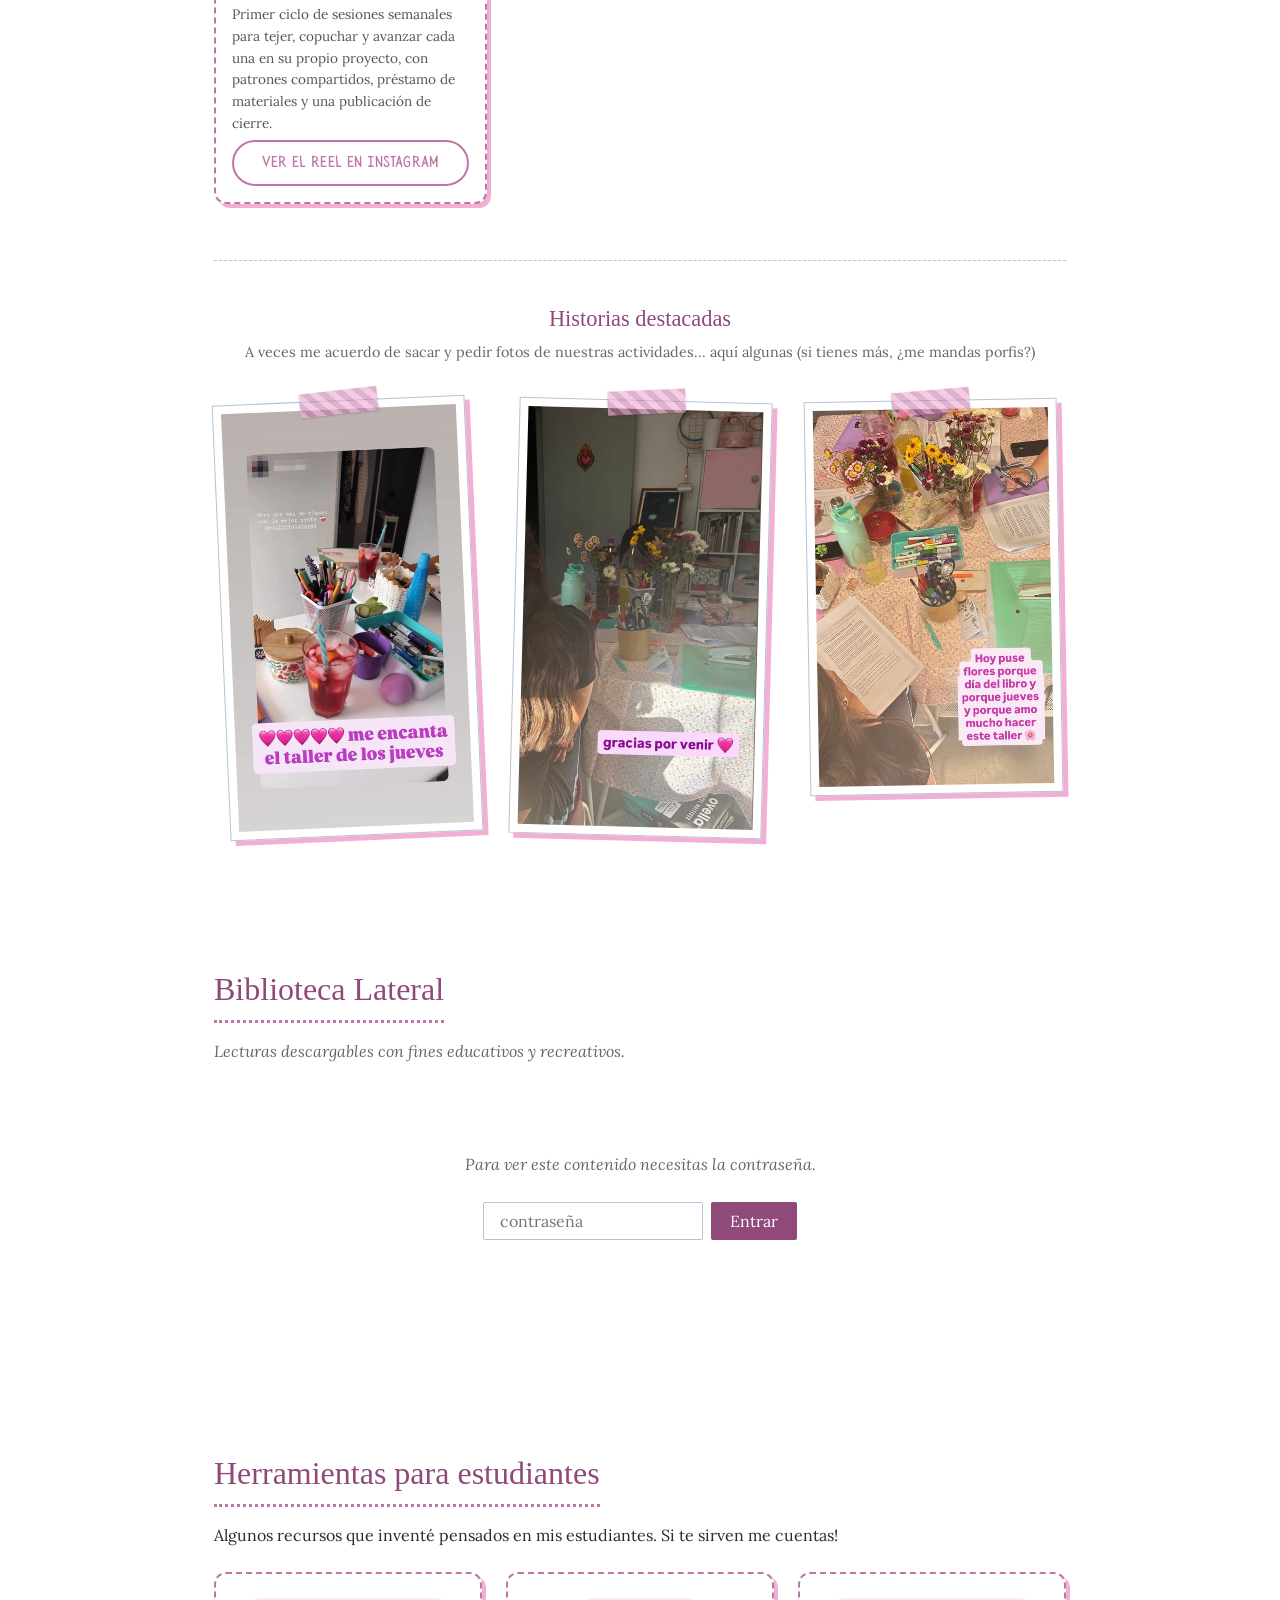
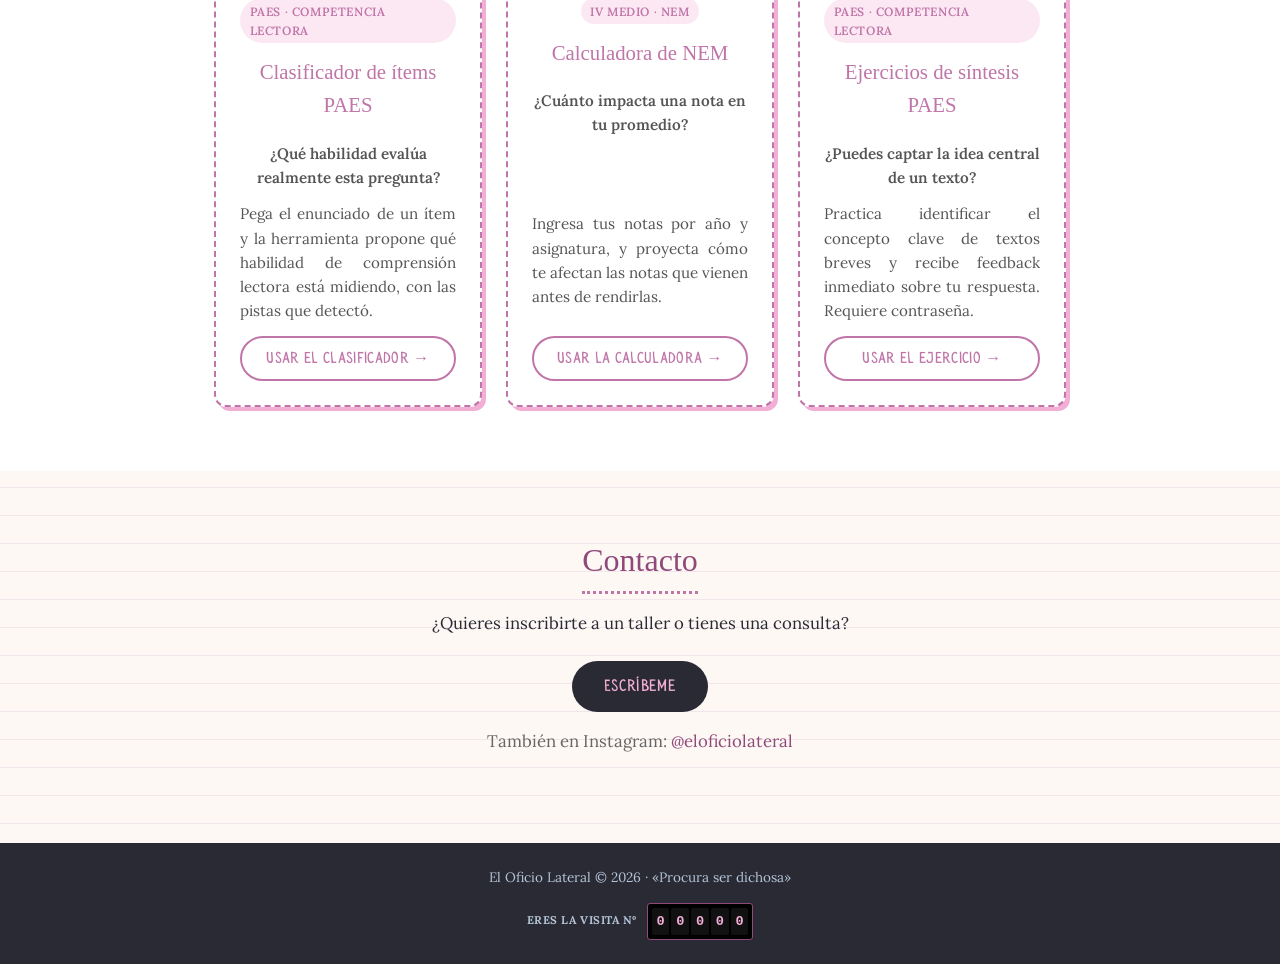
==== commit c188f7ec: "Club de Crochet y Cahuín 2ª edición: incluye materiales de las primeras 3 sesiones Co-Authored-By: C" ====
--- a/index.html
+++ b/index.html
@@ -119,6 +119,7 @@
               <span class="precio-item">🧶 <strong>$48.000/mes</strong> — trabajadores</span>
               <span class="precio-item">🧵 <strong>$40.000/mes</strong> — estudiantes</span>
               <span class="precio-nota">Modalidad mensual · Incluye uso de materiales y préstamo de herramientas</span>
+              <span class="precio-nota">Esta 2ª edición incluye los materiales para las primeras 3 sesiones</span>
             </div>
             <div class="tarjeta-precios tarjeta-grupos">
               <span class="precio-item">🌷 <strong>Grupo Coté</strong> — martes 11 a 13 hrs · <em>queda 1 cupo</em></span>
--- a/style.css
+++ b/style.css
@@ -5,6 +5,7 @@
   --rosa-medio: #c075a8;
   --rosa-oscuro: #8f4a7a;
   --lila: #b6a2d6;
+  --lila-oscuro: #6f5499; /* lila profundo para texto y detalles (legible sobre blanco/crema) */
   --amarillo: #f2d675;
   --navy: #2a2a35;
   --crema: #fdf8f4;
@@ -1309,6 +1310,7 @@
   font-weight: 400;
   font-size: 3rem;
   line-height: 1.05;
+  letter-spacing: 0.06em;
   color: var(--navy);
 }
 
@@ -1320,3 +1322,46 @@
   border-color: var(--navy);
   box-shadow: 4px 4px 0px var(--navy);
 }
+
+/* blog: tipografía Bitter (cuerpo, títulos de entrada, etiquetas) + detalles en lila profundo */
+.pagina-blog {
+  font-family: 'Bitter', serif;
+}
+
+.pagina-blog .cita-epigrafe {
+  font-family: 'Bitter', serif;
+}
+
+.pagina-blog .entrada h2 {
+  font-family: 'Abril Fatface', serif;
+  font-weight: 400;
+  font-size: 1.9rem;
+  letter-spacing: 0.02em;
+  color: var(--navy);
+  border-bottom-color: var(--lila-oscuro);
+}
+
+.pagina-blog .entrada-fecha,
+.pagina-blog .ahora-sonando-label {
+  font-family: 'Bitter', serif;
+  font-weight: 700;
+  letter-spacing: 0.08em;
+  color: var(--lila-oscuro);
+}
+
+.pagina-blog .entrada-cuerpo p {
+  font-family: 'Bitter', serif;
+}
+
+.pagina-blog .entrada-cuerpo em,
+.pagina-blog .entrada-cuerpo strong {
+  color: var(--lila-oscuro);
+}
+
+.pagina-blog .entrada-cuerpo u {
+  text-decoration-color: var(--lila);
+}
+
+.pagina-blog .entrada-notas {
+  border-top-color: var(--lila-oscuro);
+}
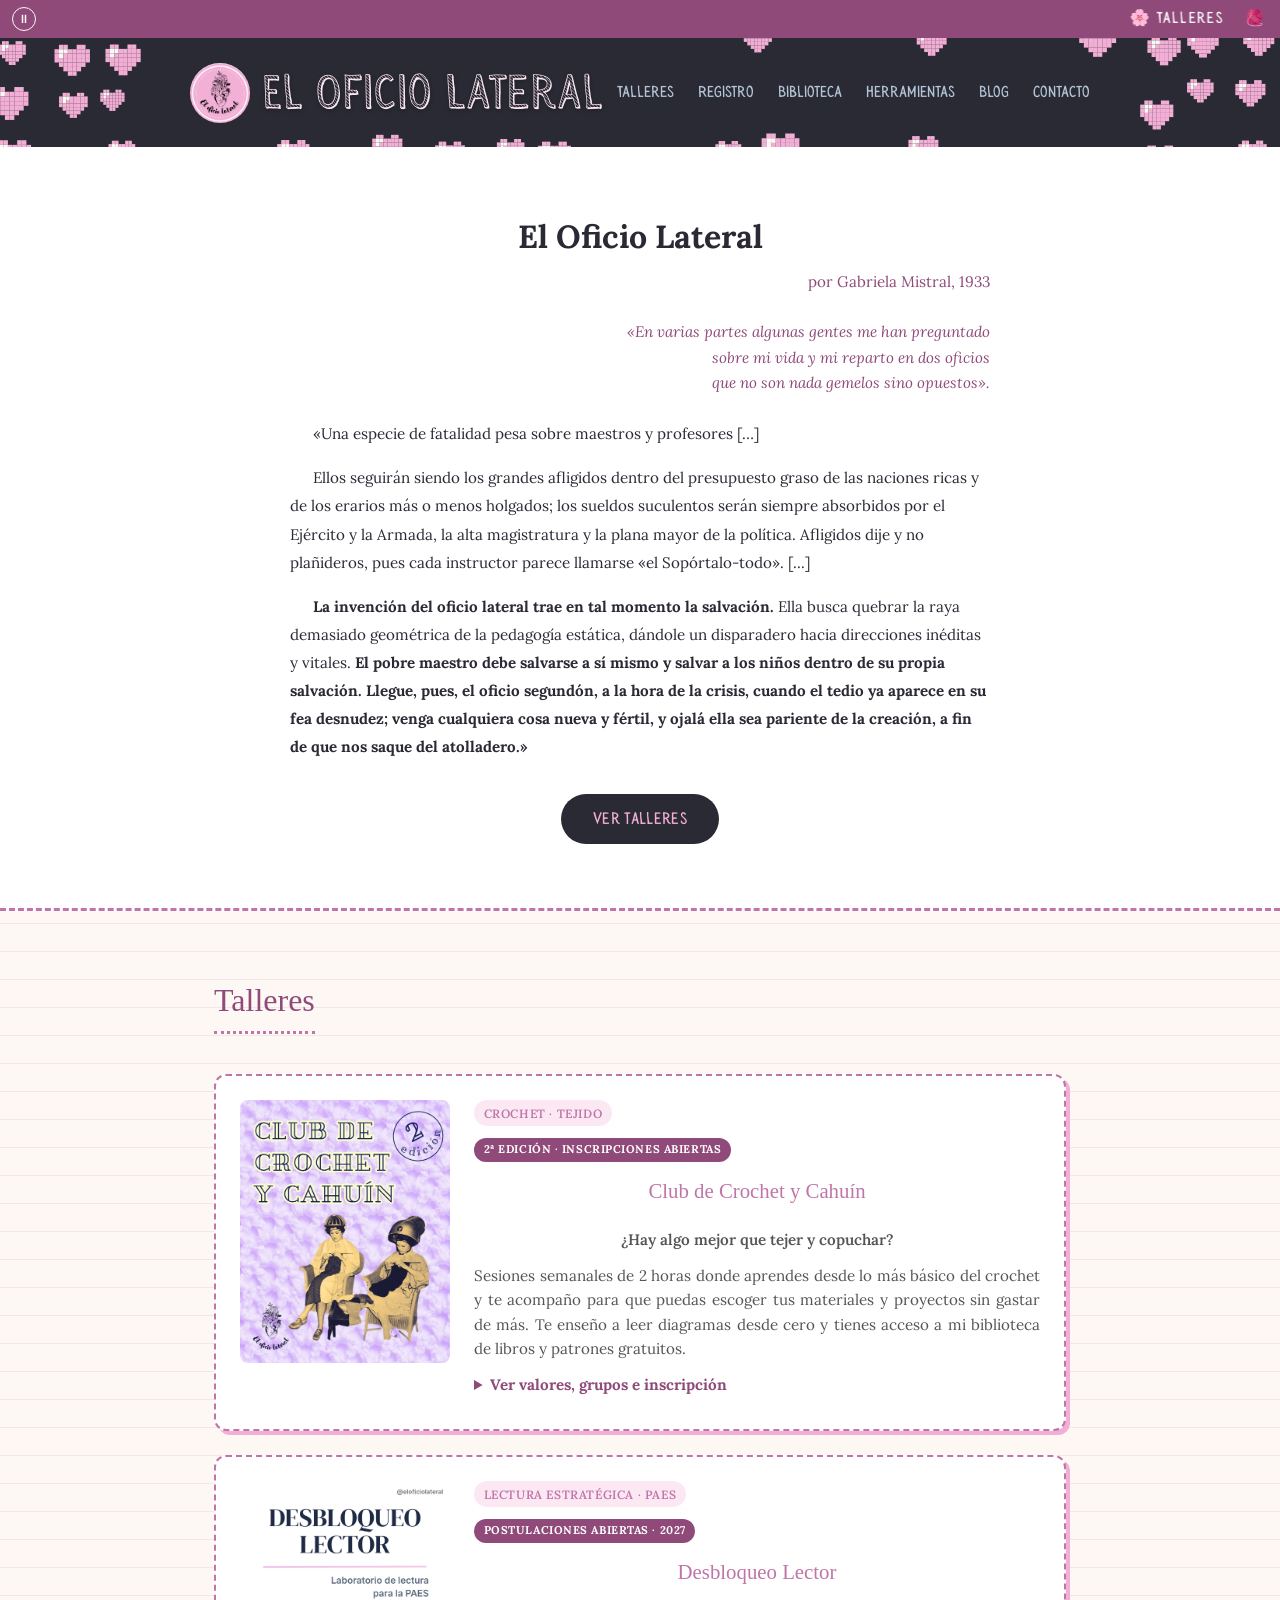
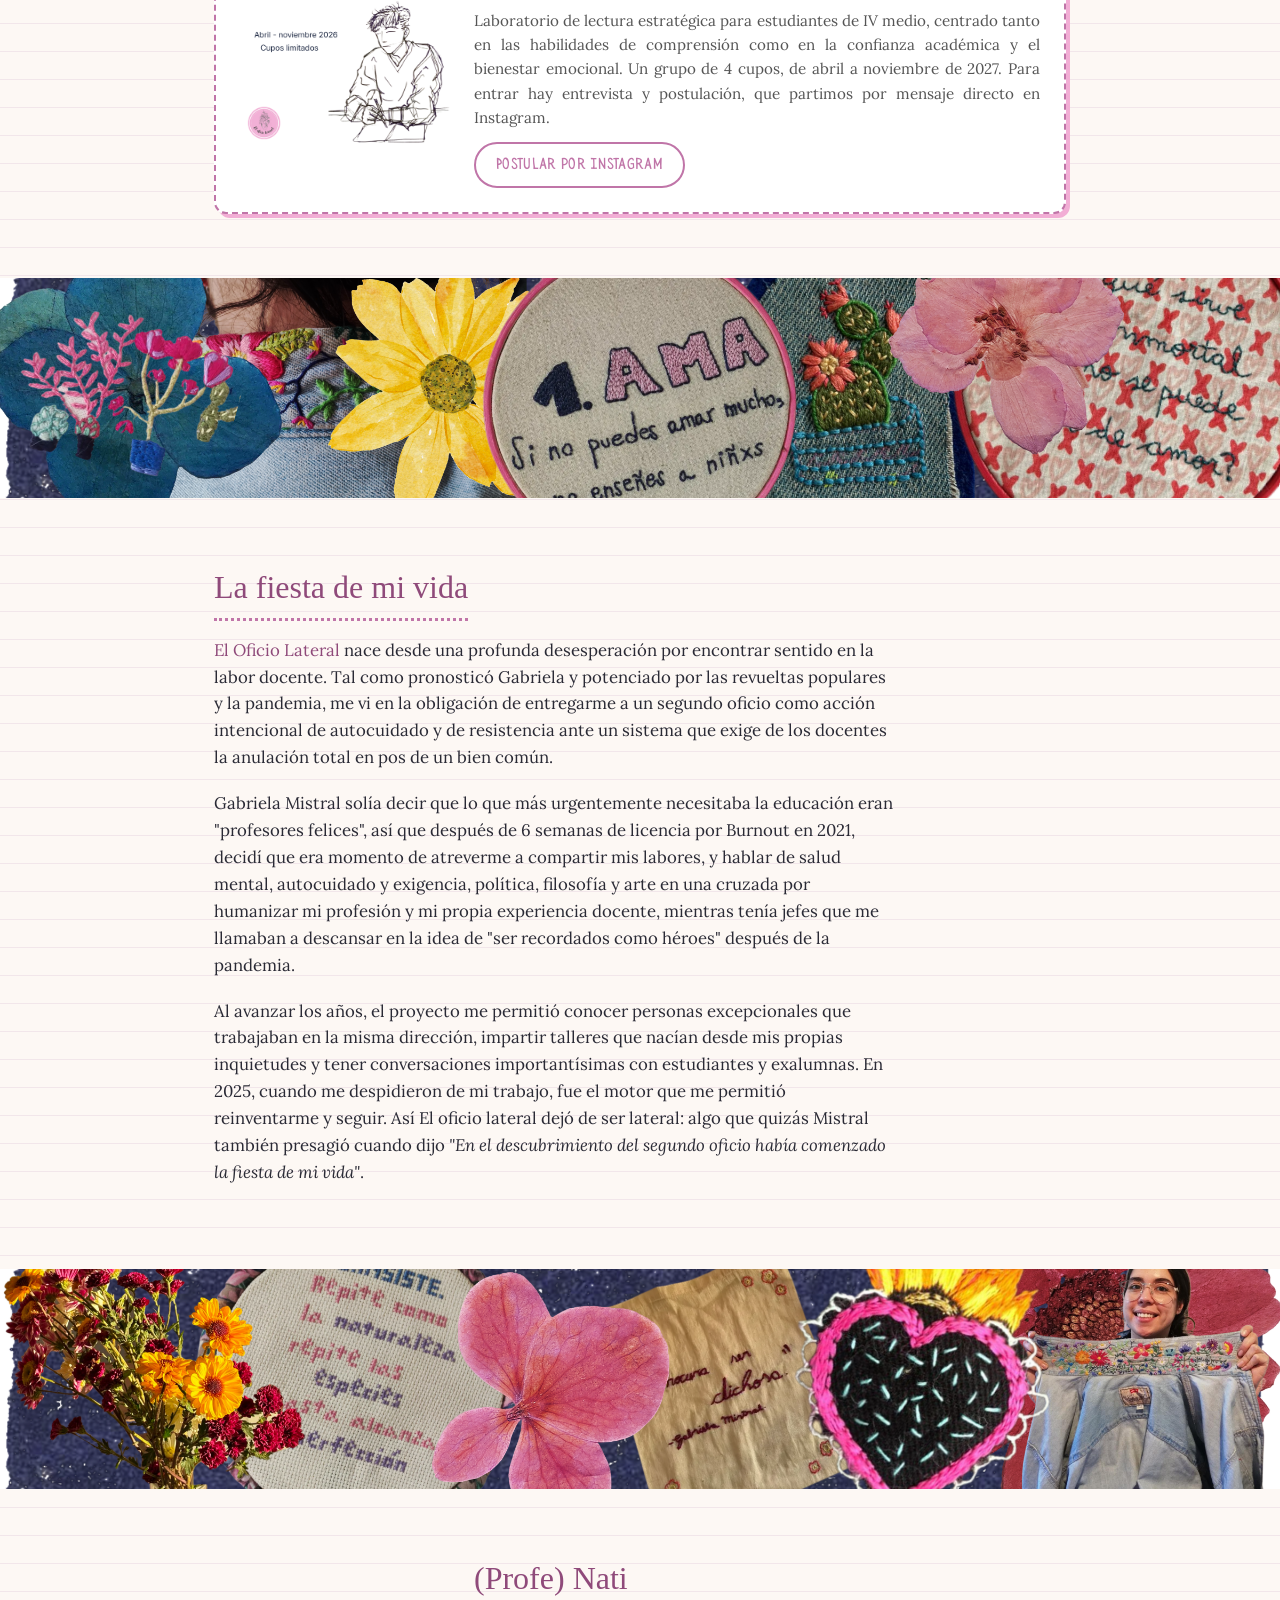
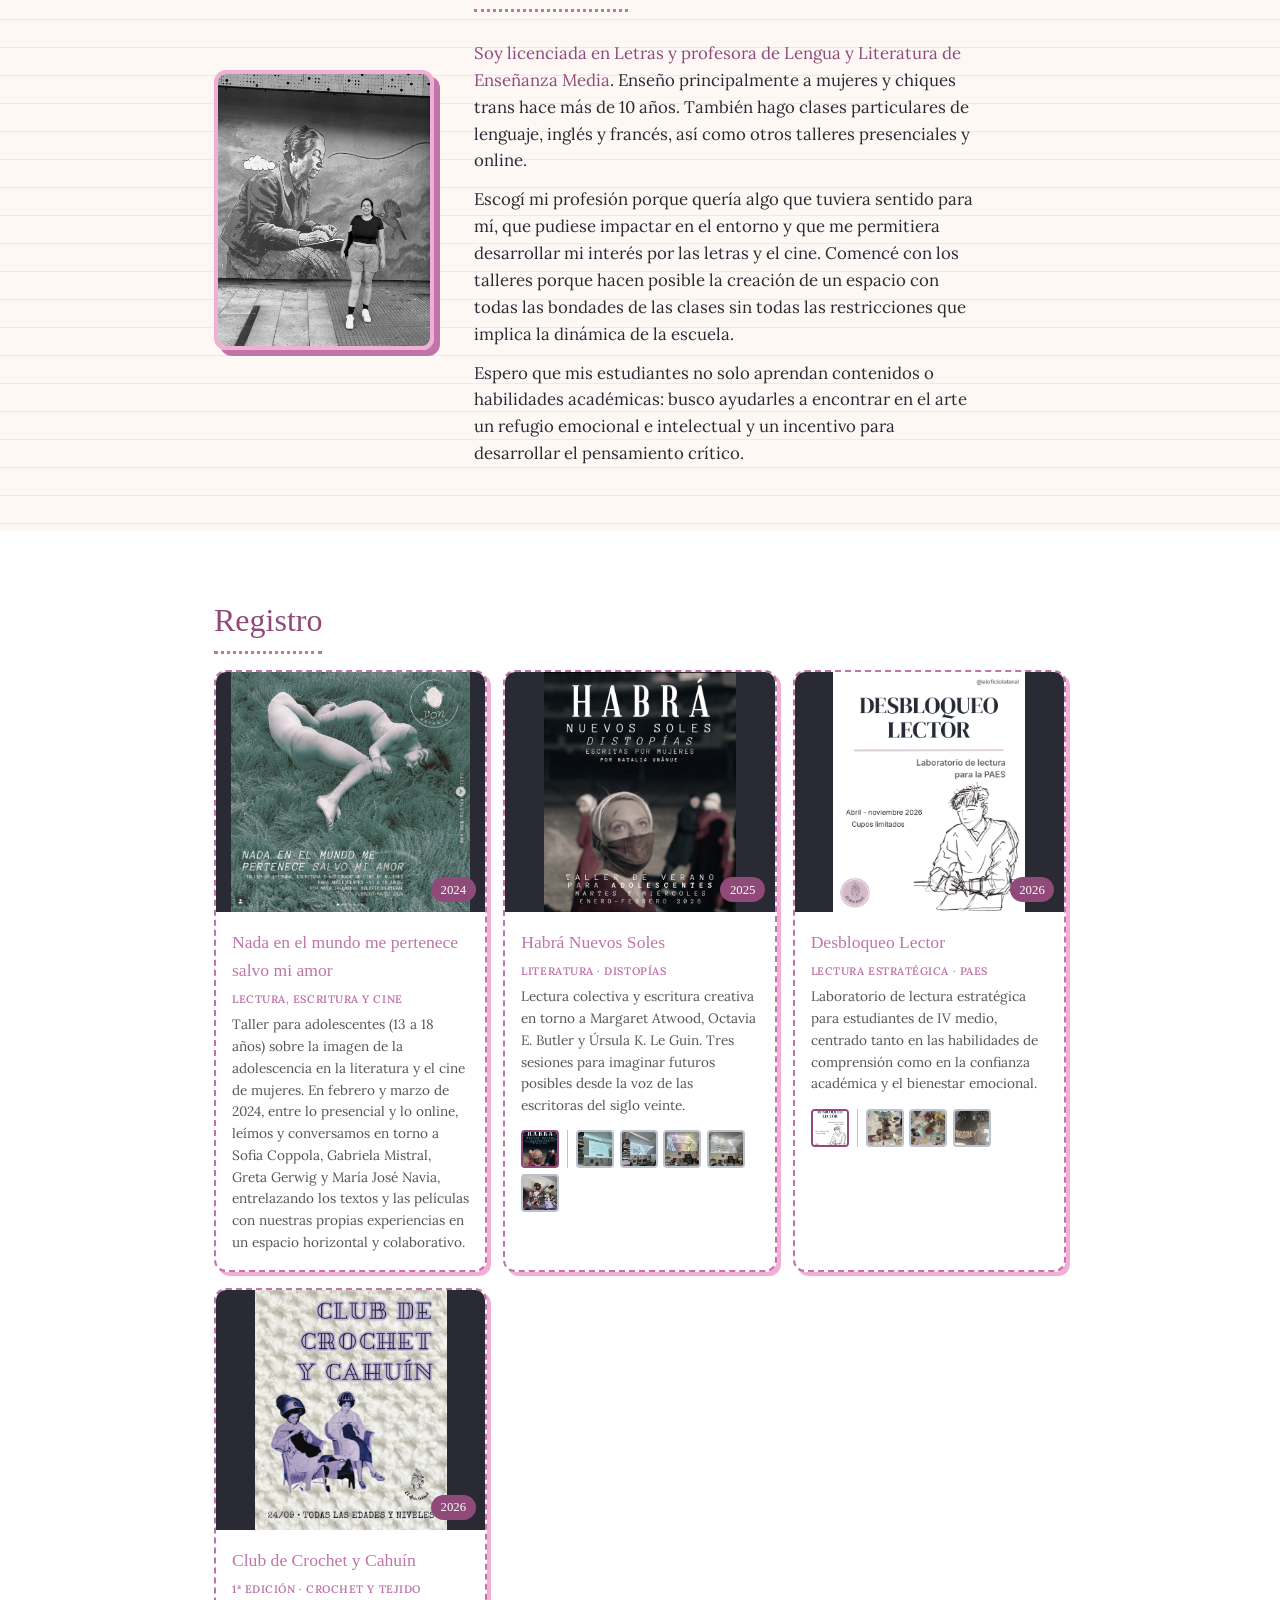
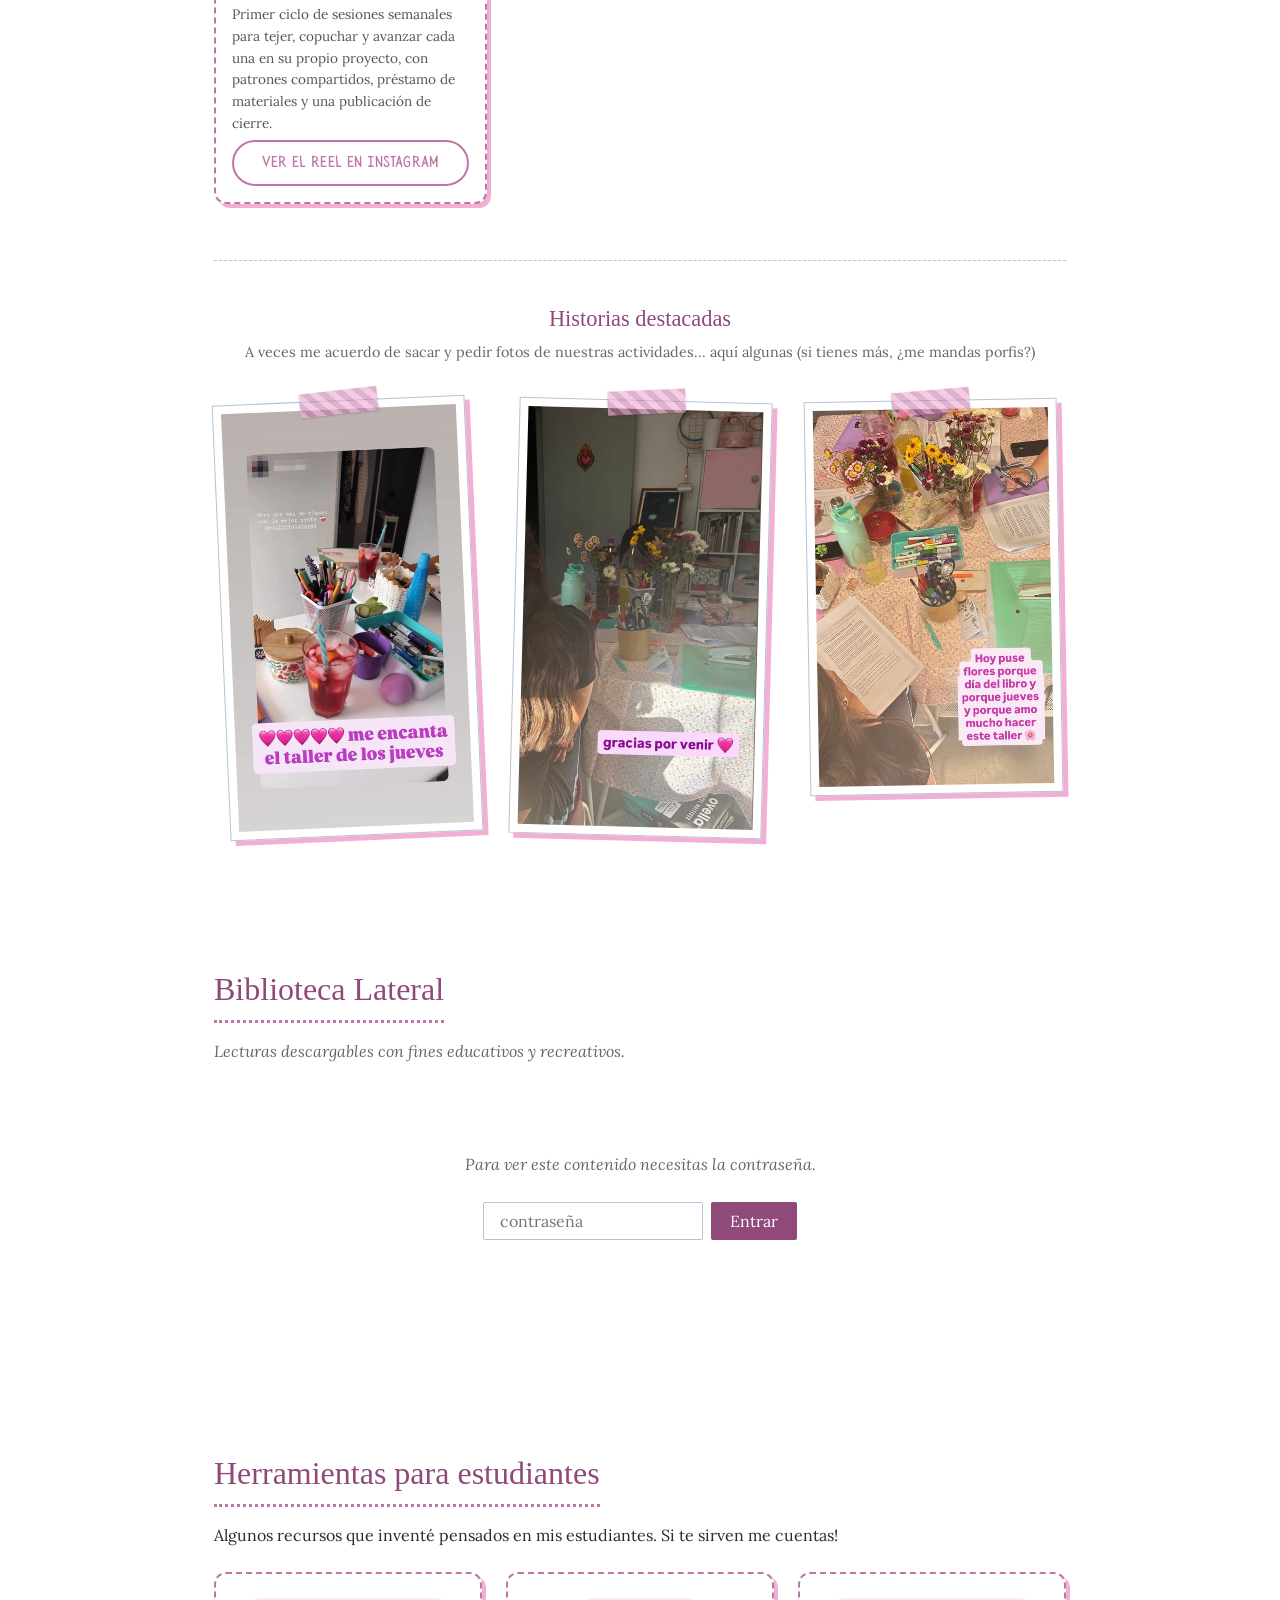
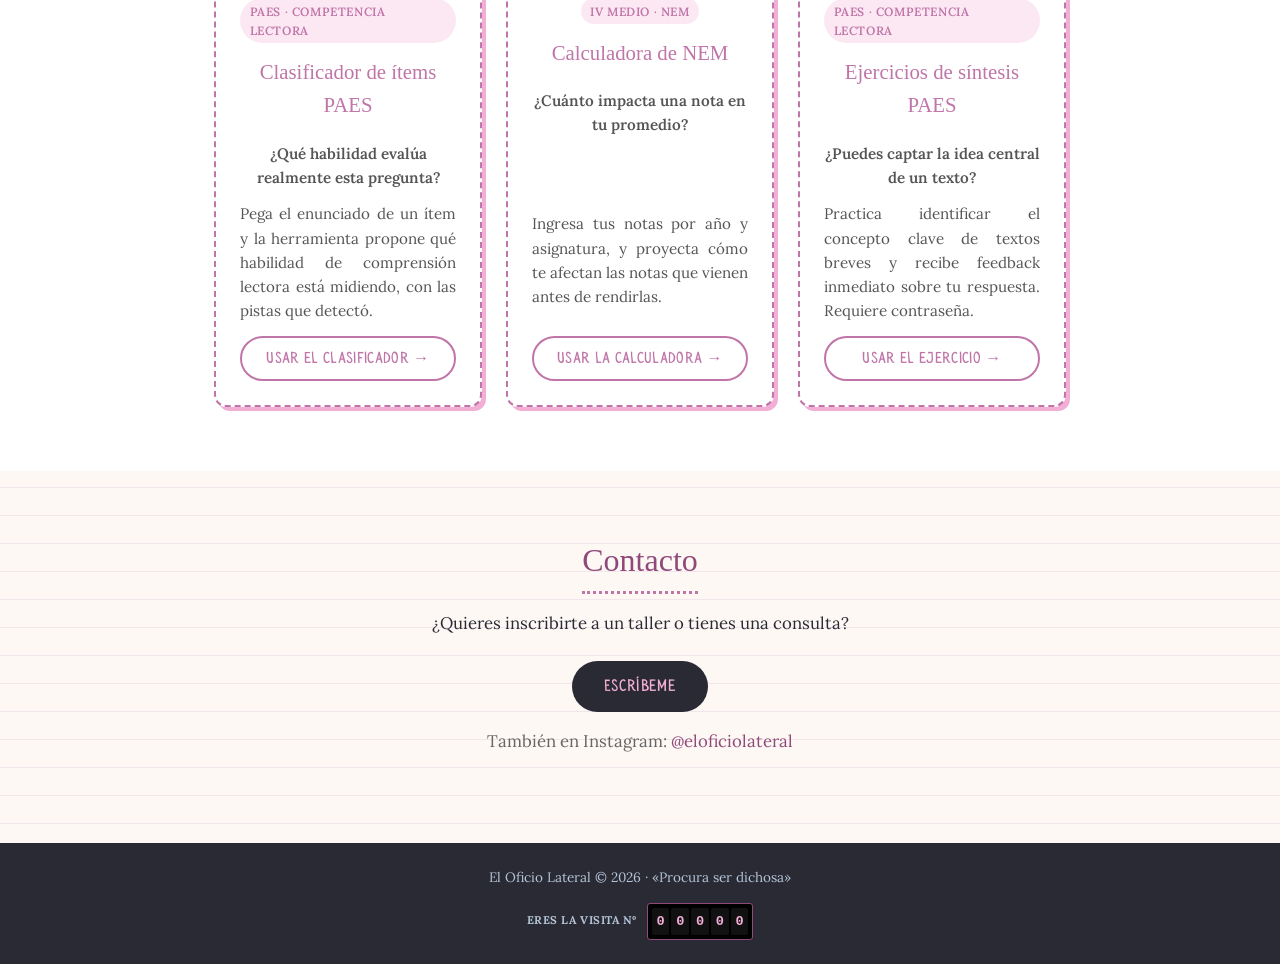
==== commit 49ac1f36: "Club de Crochet y Cahuín: quita Grupo Coté (lleno), queda Grupo Gala Co-Authored-By: Claude Sonnet 5" ====
--- a/index.html
+++ b/index.html
@@ -114,7 +114,7 @@
             <p>Sesiones semanales de 2 horas donde aprendes desde lo más básico del crochet y te acompaño para que puedas escoger tus materiales y proyectos sin gastar de más. Te enseño a leer diagramas desde cero y tienes acceso a mi biblioteca de libros y patrones gratuitos.</p>
             <details class="tarjeta-detalle">
               <summary>Ver valores, grupos e inscripción</summary>
-            <p class="tarjeta-meta">Presencial · 2 grupos de 2 horas</p>
+            <p class="tarjeta-meta">Presencial · 1 grupo de 2 horas</p>
             <div class="tarjeta-precios">
               <span class="precio-item">🧶 <strong>$48.000/mes</strong> — trabajadores</span>
               <span class="precio-item">🧵 <strong>$40.000/mes</strong> — estudiantes</span>
@@ -122,7 +122,6 @@
               <span class="precio-nota">Esta 2ª edición incluye los materiales para las primeras 3 sesiones</span>
             </div>
             <div class="tarjeta-precios tarjeta-grupos">
-              <span class="precio-item">🌷 <strong>Grupo Coté</strong> — martes 11 a 13 hrs · <em>queda 1 cupo</em></span>
               <span class="precio-item">🌸 <strong>Grupo Gala</strong> — jueves 19 a 21 hrs · <em>quedan 4 cupos</em></span>
               <span class="precio-nota">Inscripción por inbox de Instagram o por mail</span>
             </div>
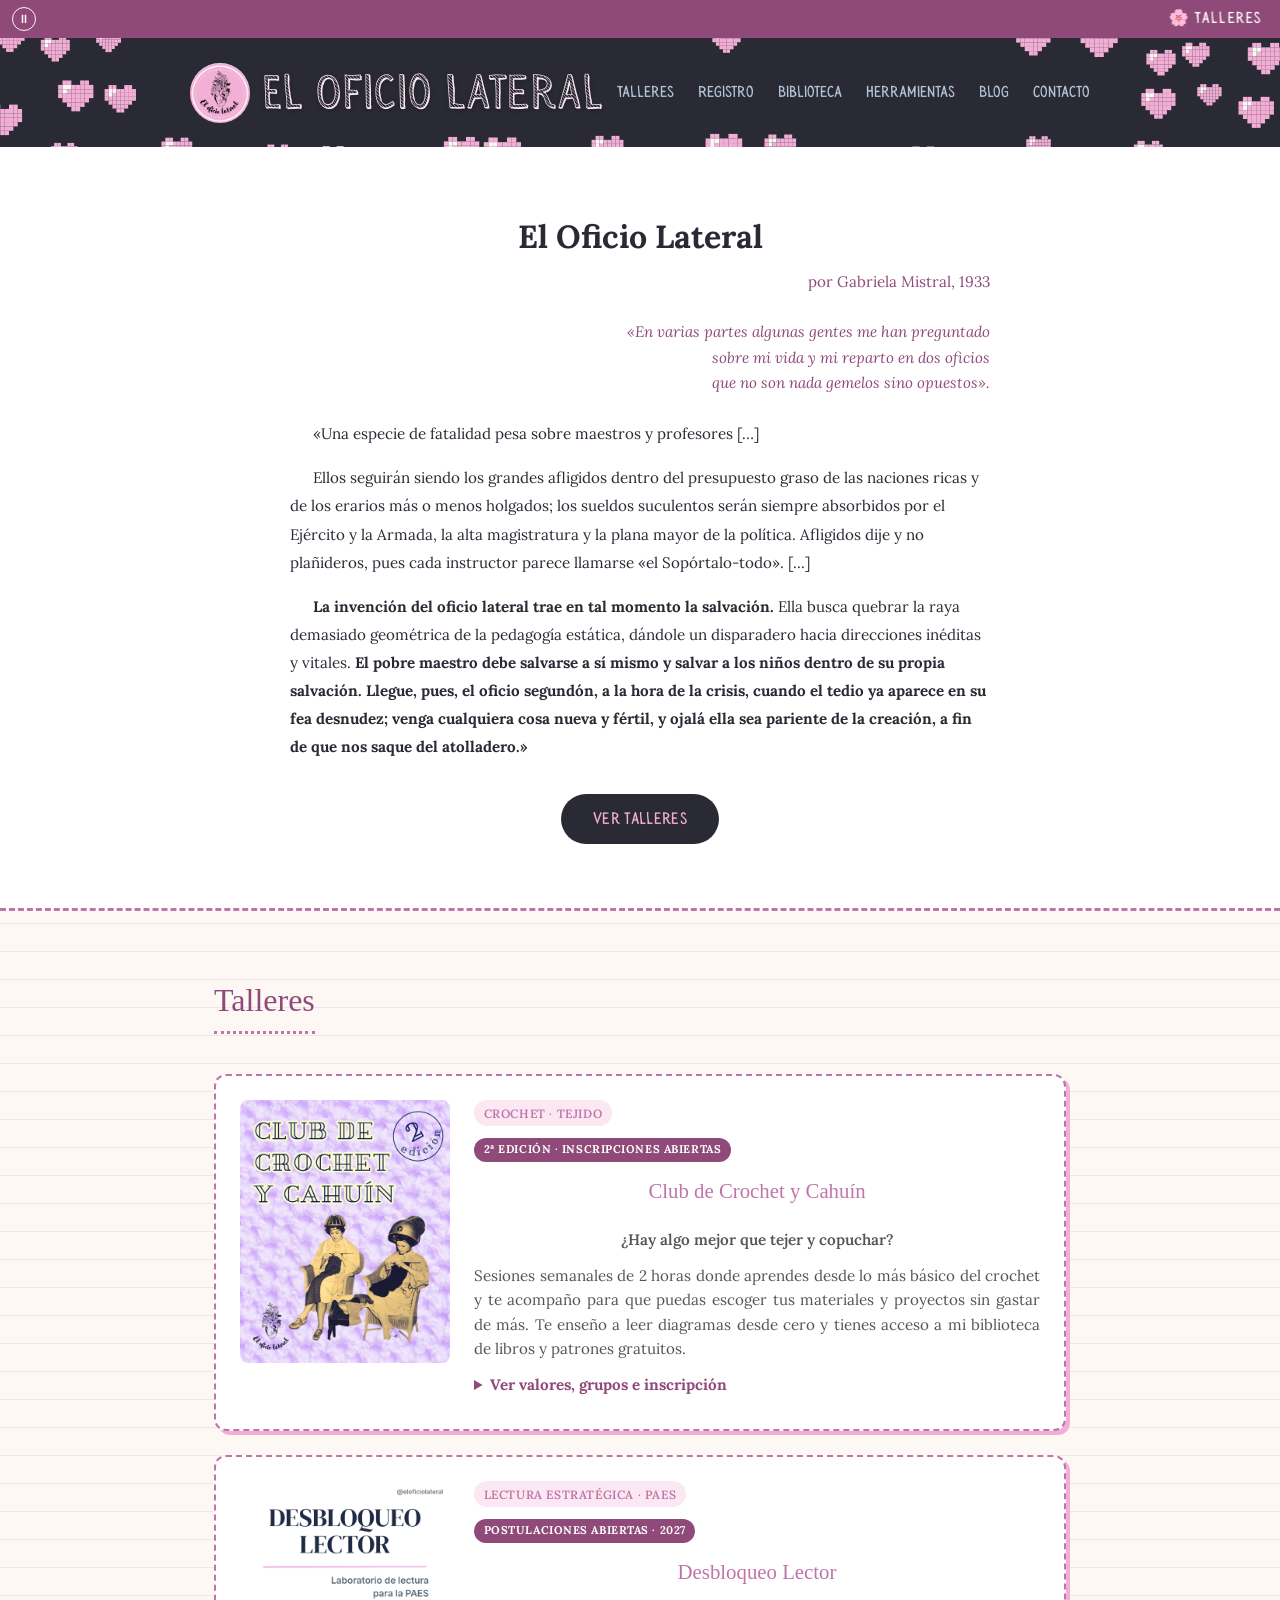
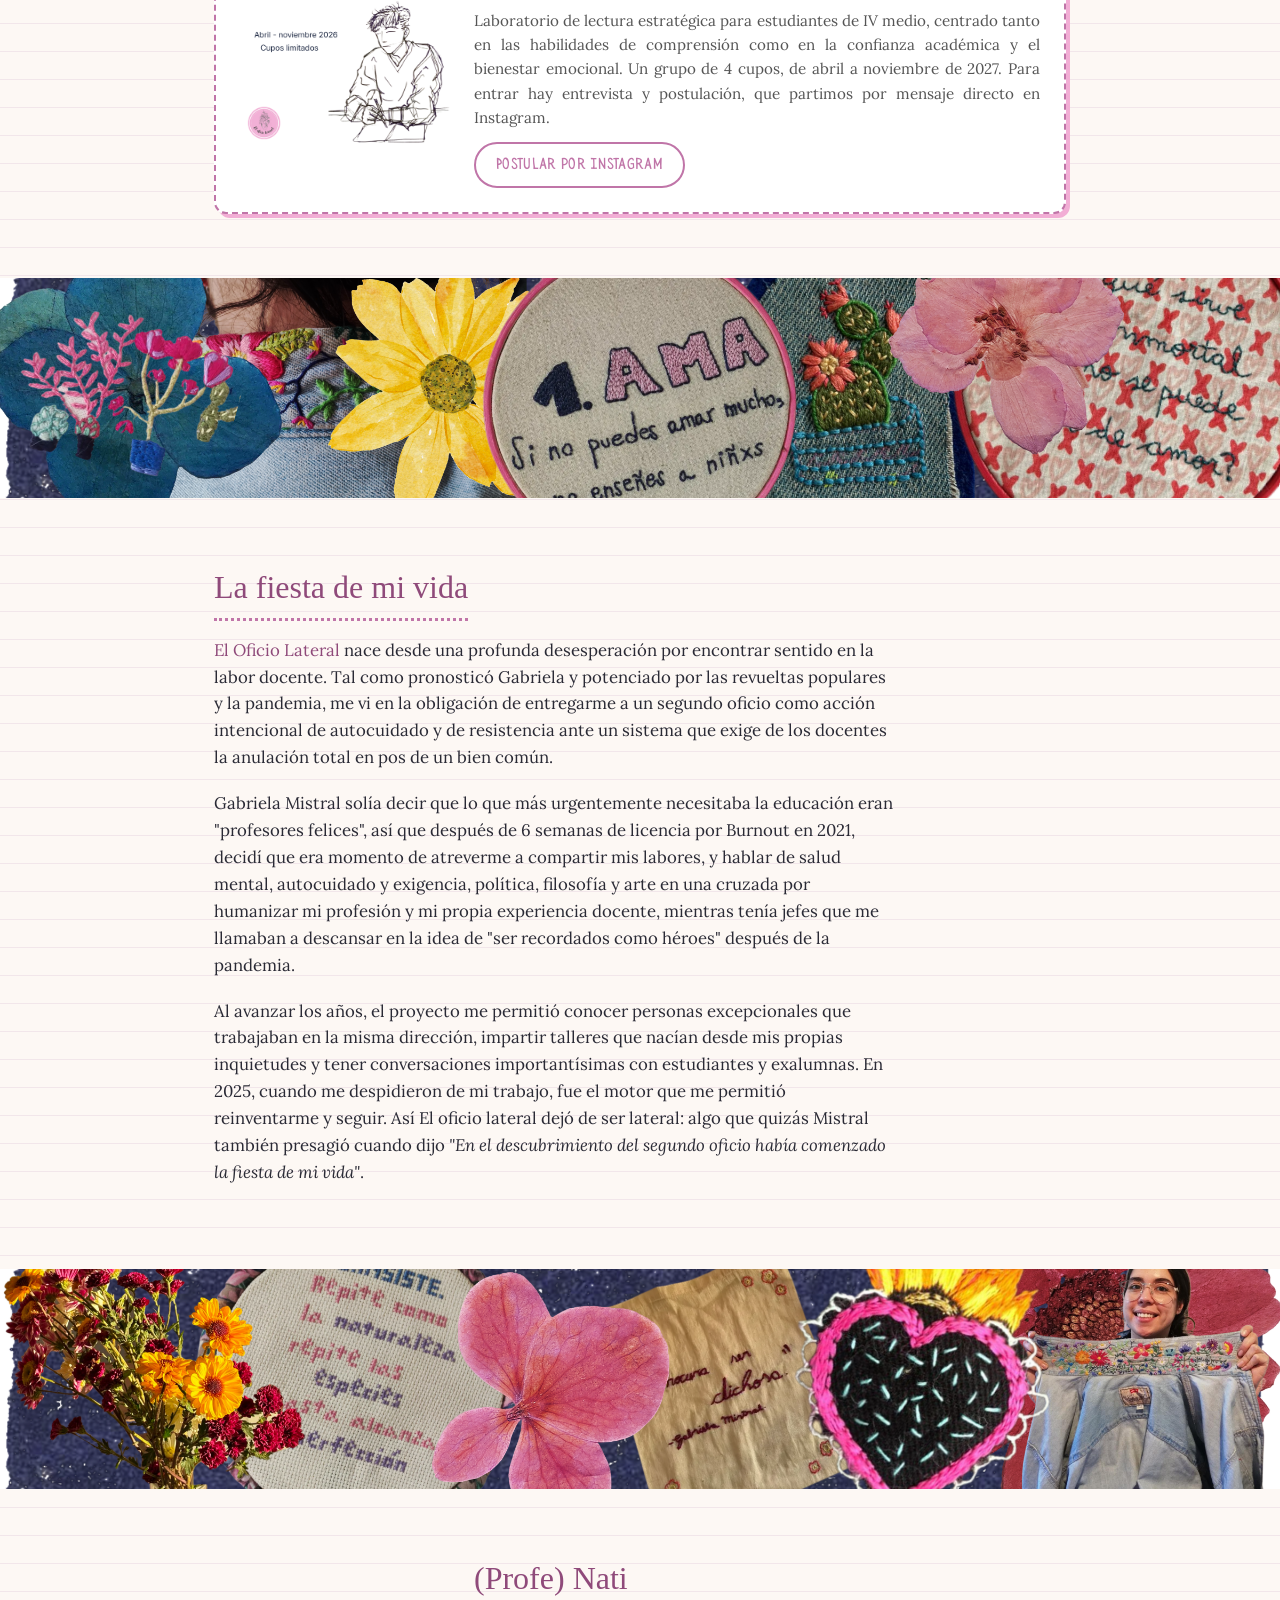
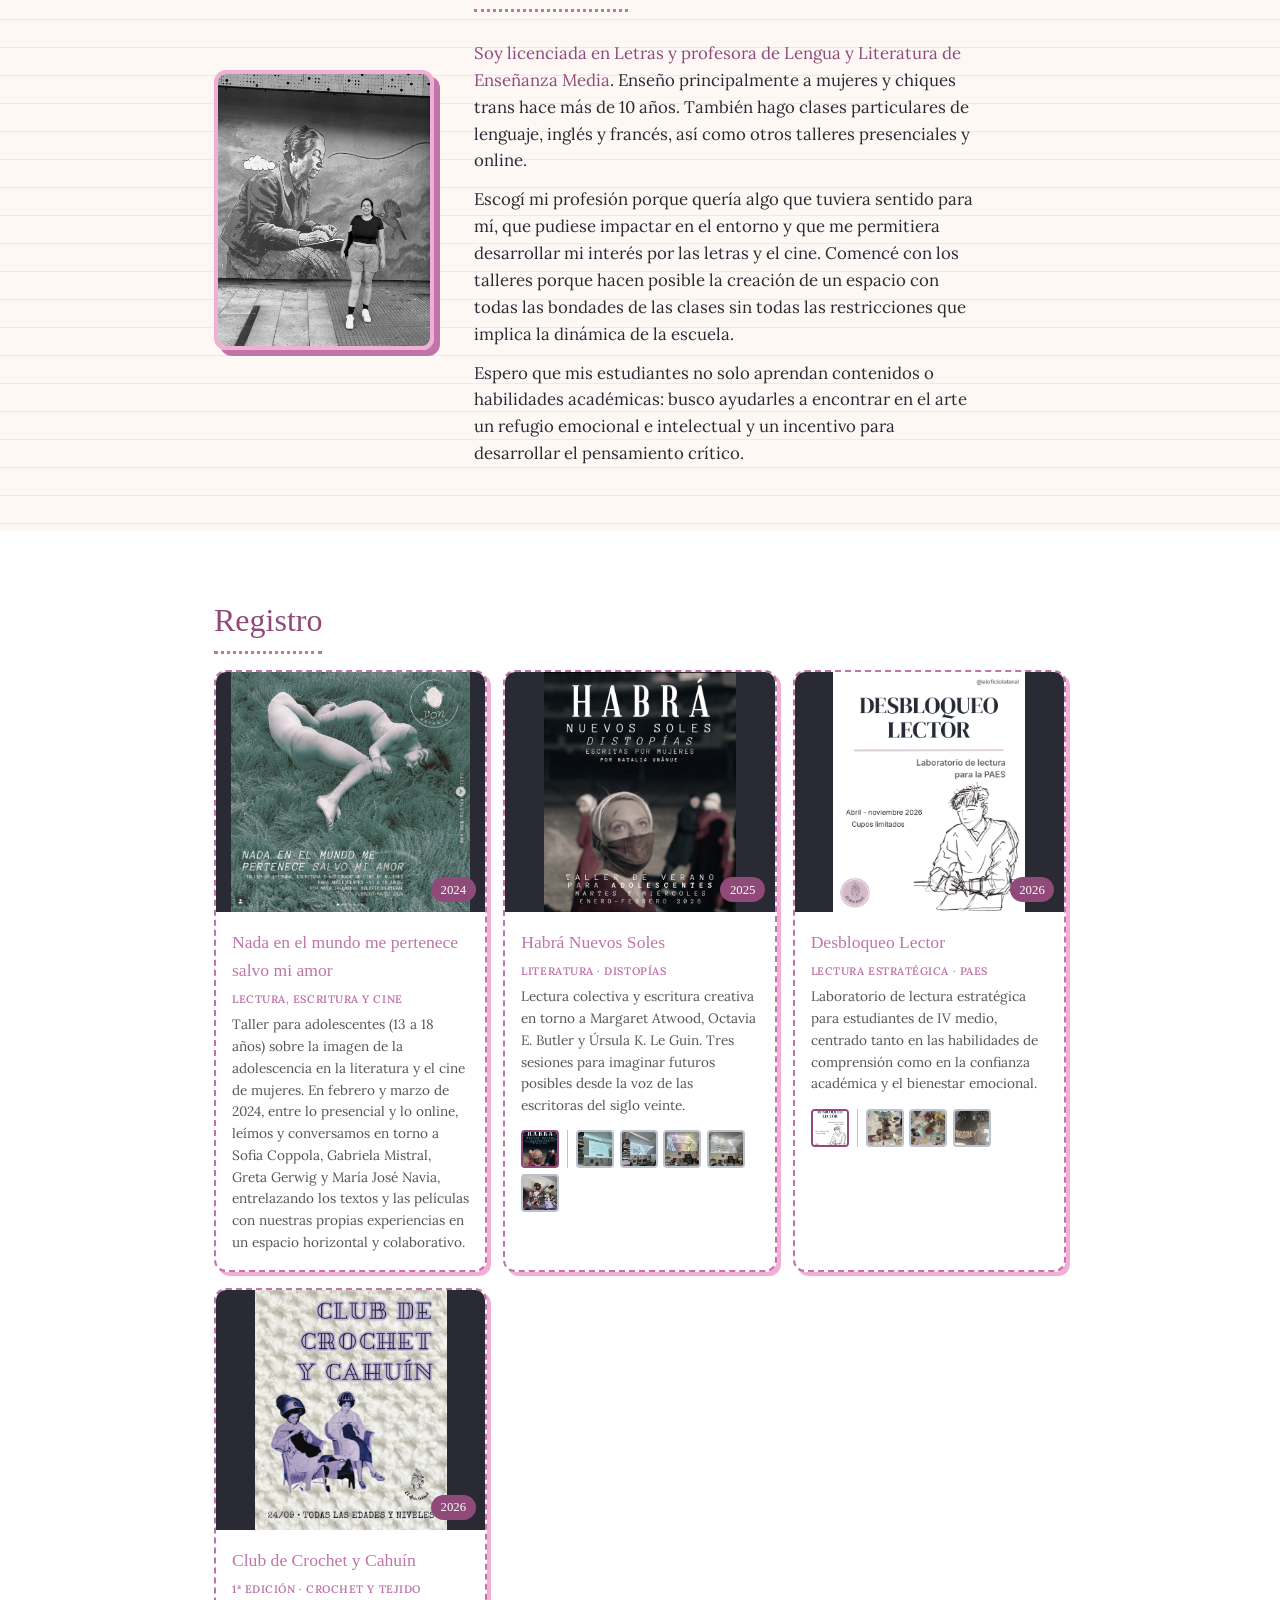
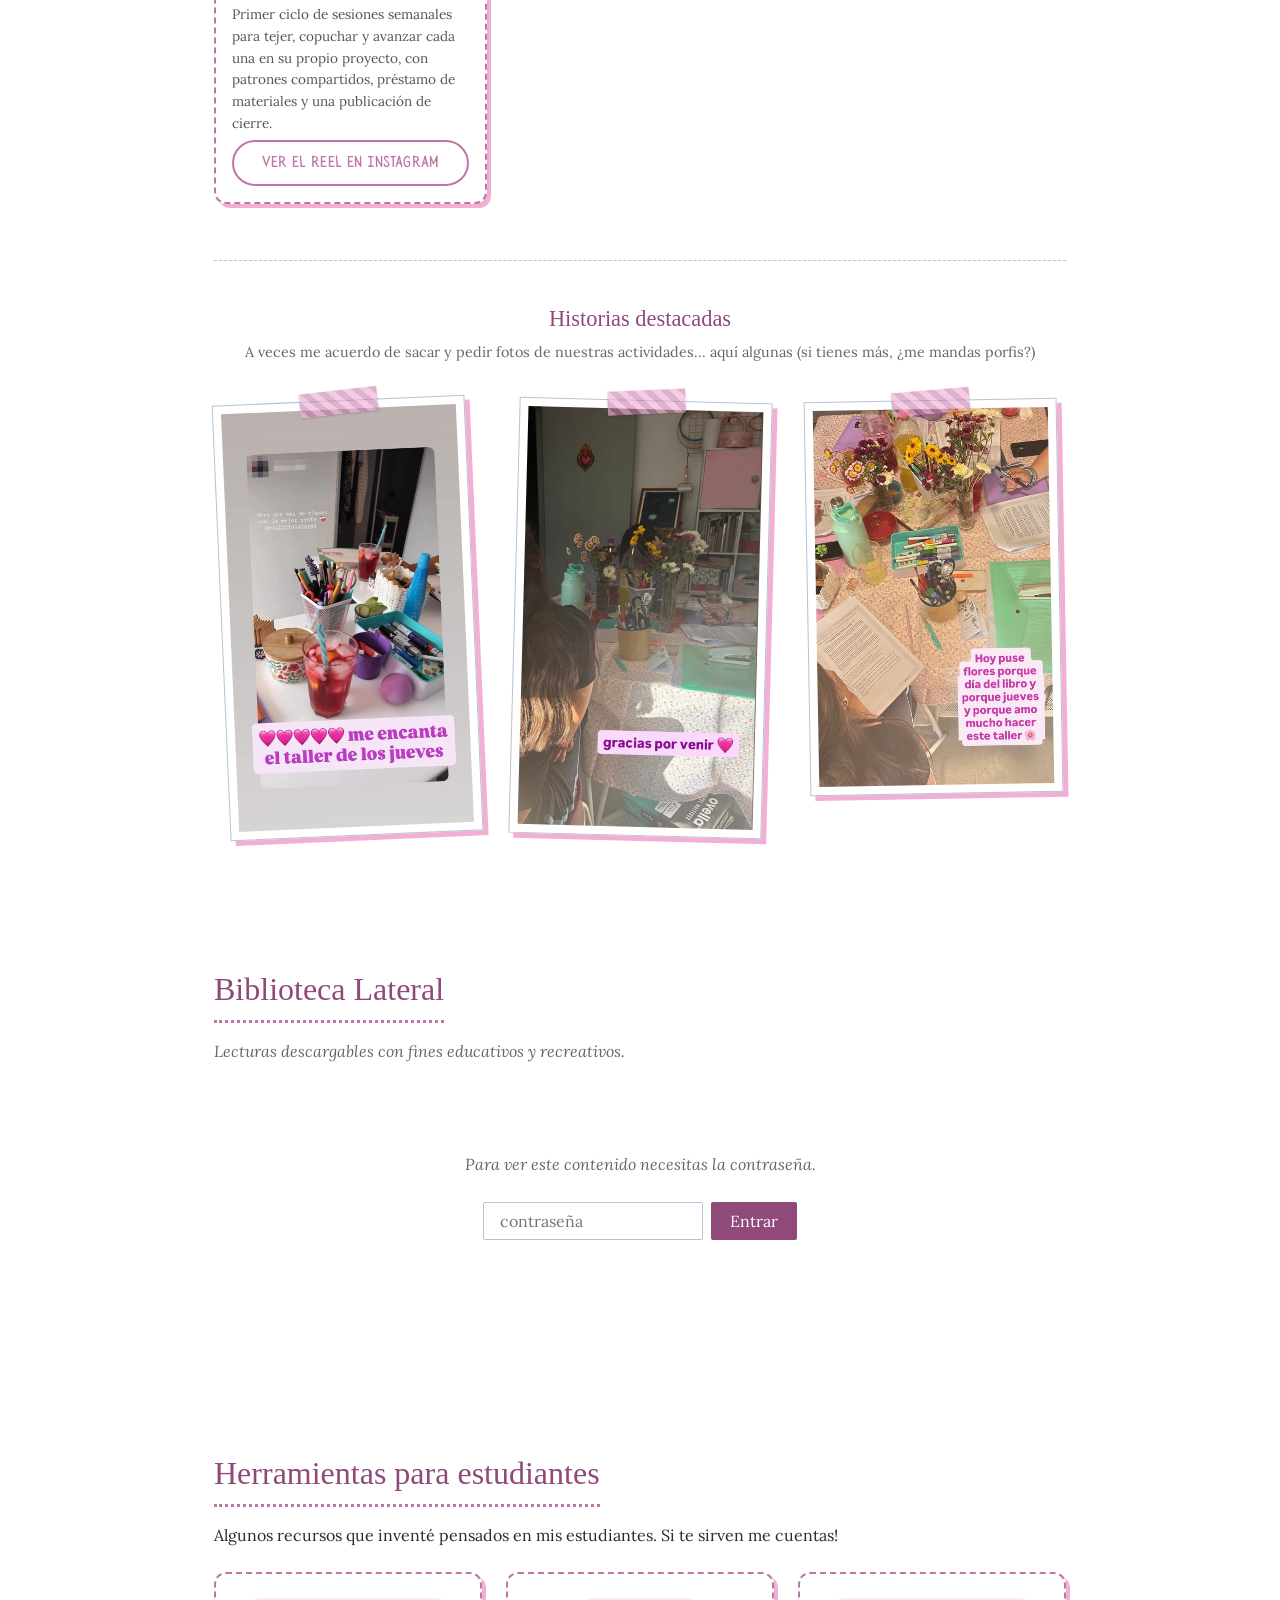
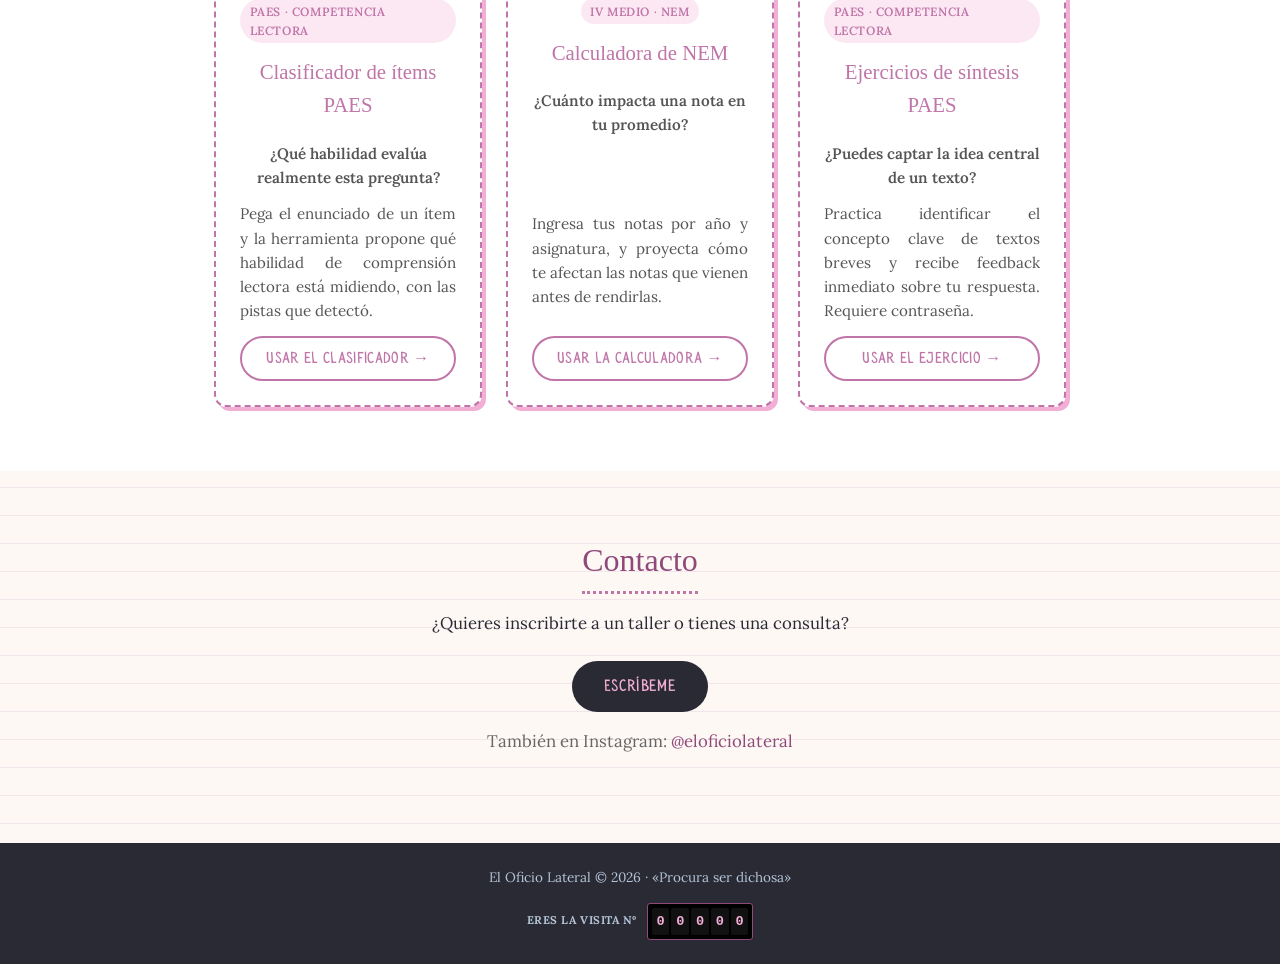
==== commit e7035f4a: "Club de Crochet y Cahuín: Coté y Mago tachados con cupos llenos (3 grupos) Co-Authored-By: Claude So" ====
--- a/index.html
+++ b/index.html
@@ -114,7 +114,7 @@
             <p>Sesiones semanales de 2 horas donde aprendes desde lo más básico del crochet y te acompaño para que puedas escoger tus materiales y proyectos sin gastar de más. Te enseño a leer diagramas desde cero y tienes acceso a mi biblioteca de libros y patrones gratuitos.</p>
             <details class="tarjeta-detalle">
               <summary>Ver valores, grupos e inscripción</summary>
-            <p class="tarjeta-meta">Presencial · 1 grupo de 2 horas</p>
+            <p class="tarjeta-meta">Presencial · 3 grupos de 2 horas</p>
             <div class="tarjeta-precios">
               <span class="precio-item">🧶 <strong>$48.000/mes</strong> — trabajadores</span>
               <span class="precio-item">🧵 <strong>$40.000/mes</strong> — estudiantes</span>
@@ -122,6 +122,8 @@
               <span class="precio-nota">Esta 2ª edición incluye los materiales para las primeras 3 sesiones</span>
             </div>
             <div class="tarjeta-precios tarjeta-grupos">
+              <span class="precio-item">🌷 <s><strong>Grupo Coté</strong> — martes 11 a 13 hrs</s> · <em>cupos llenos</em></span>
+              <span class="precio-item">🌼 <s><strong>Grupo Mago</strong> — miércoles 17 a 19 hrs</s> · <em>cupos llenos</em></span>
               <span class="precio-item">🌸 <strong>Grupo Gala</strong> — jueves 19 a 21 hrs · <em>quedan 4 cupos</em></span>
               <span class="precio-nota">Inscripción por inbox de Instagram o por mail</span>
             </div>
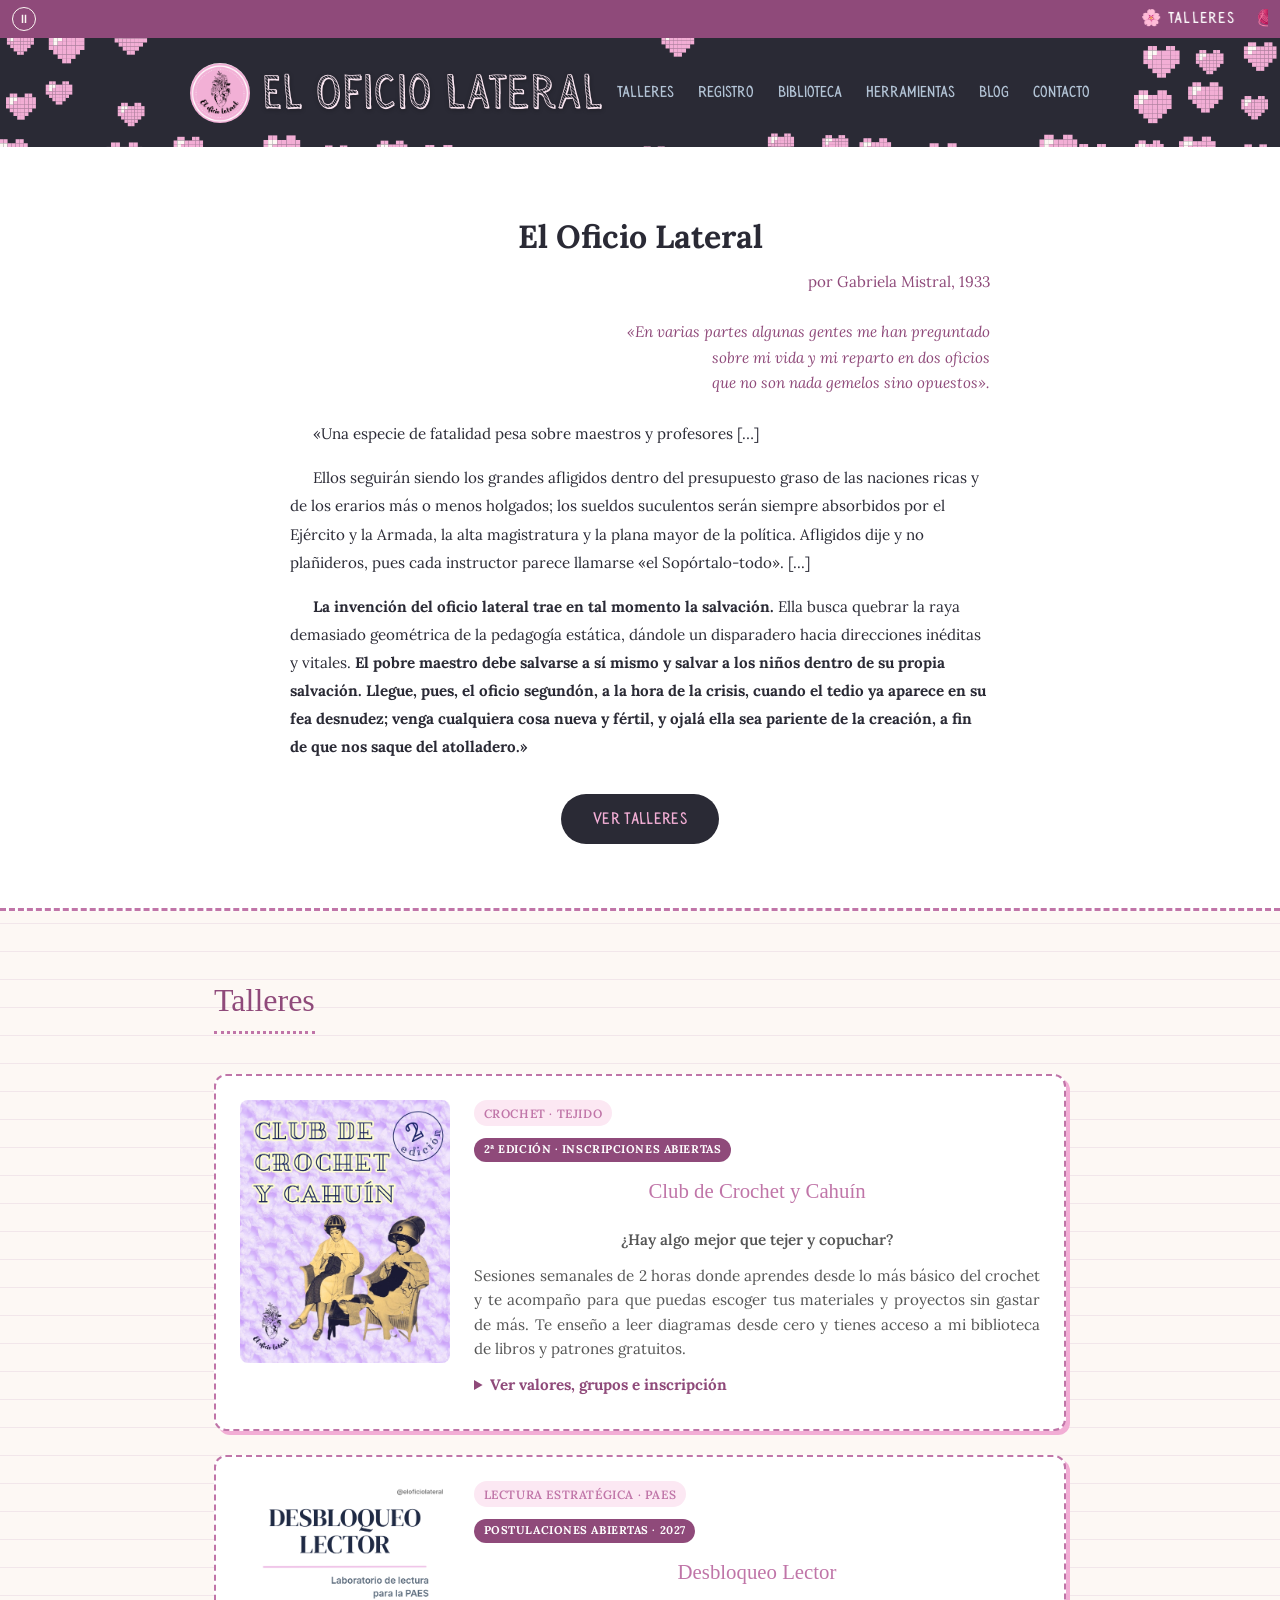
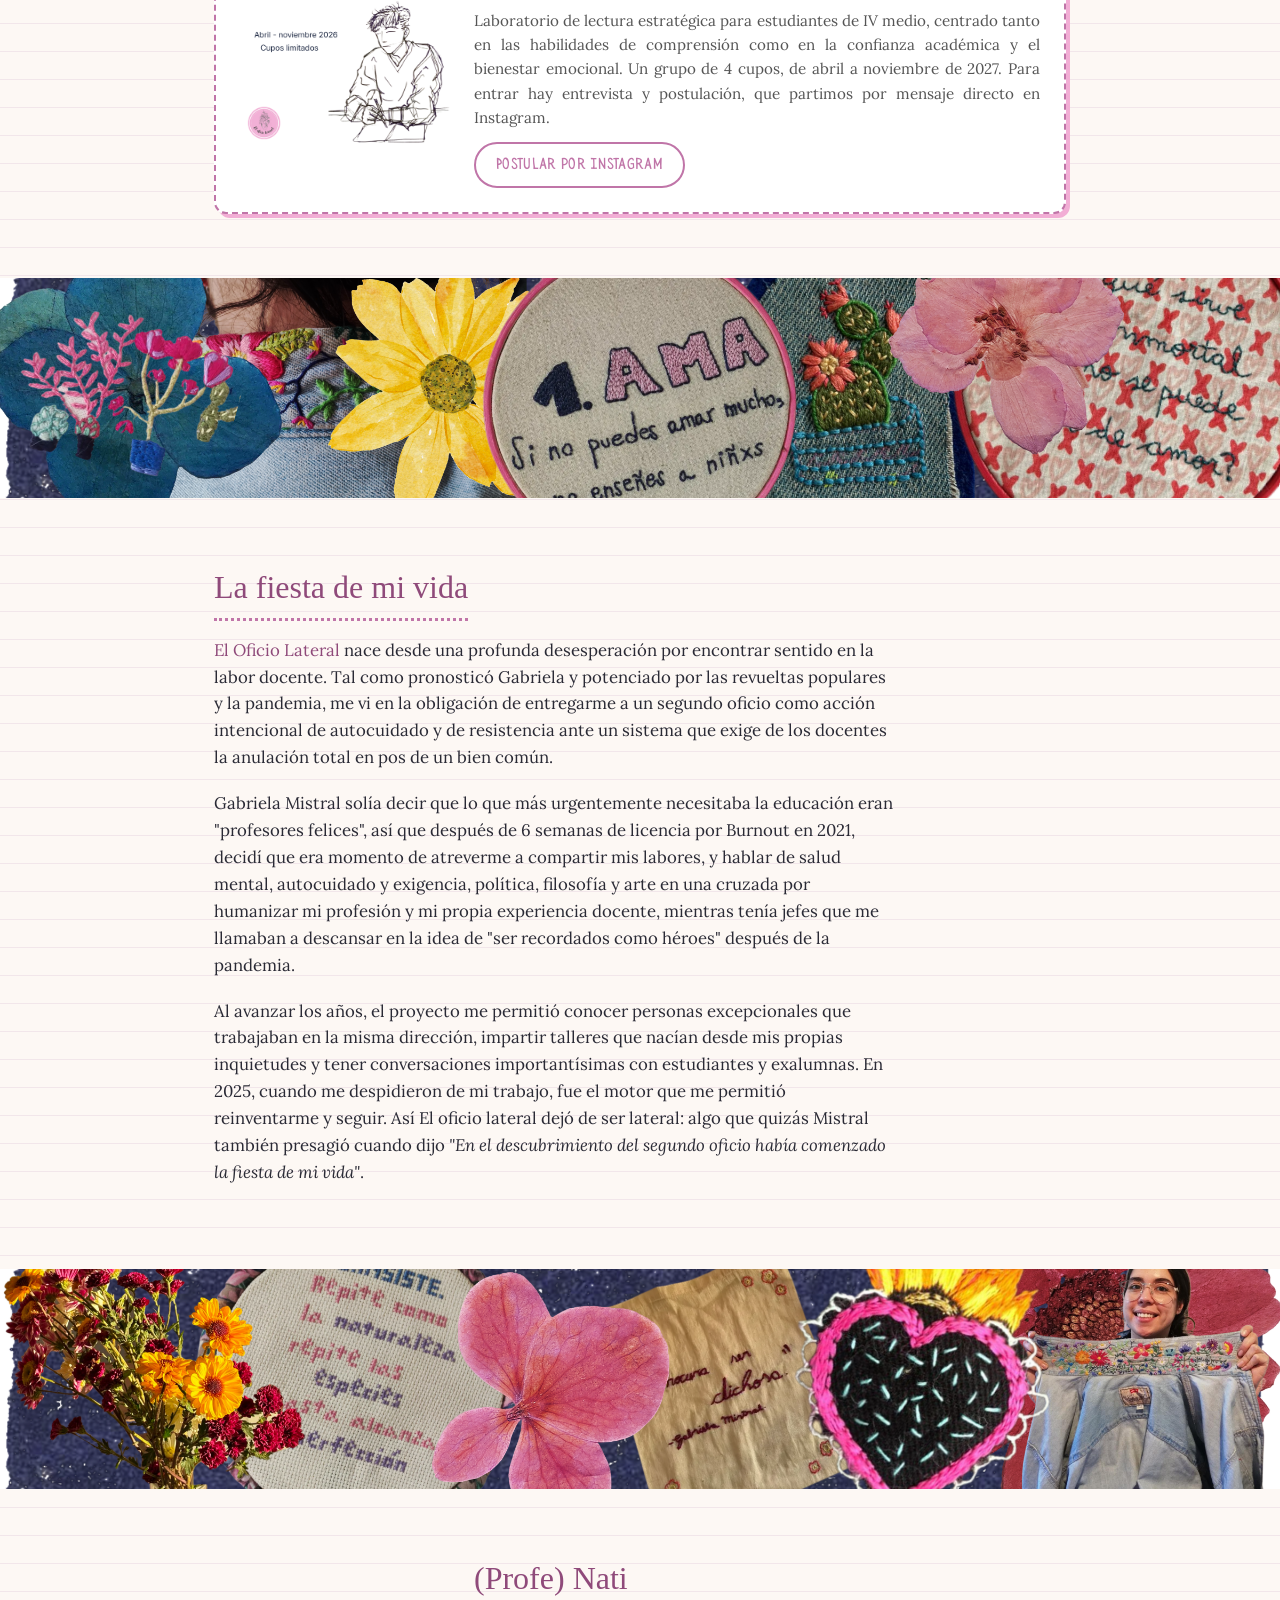
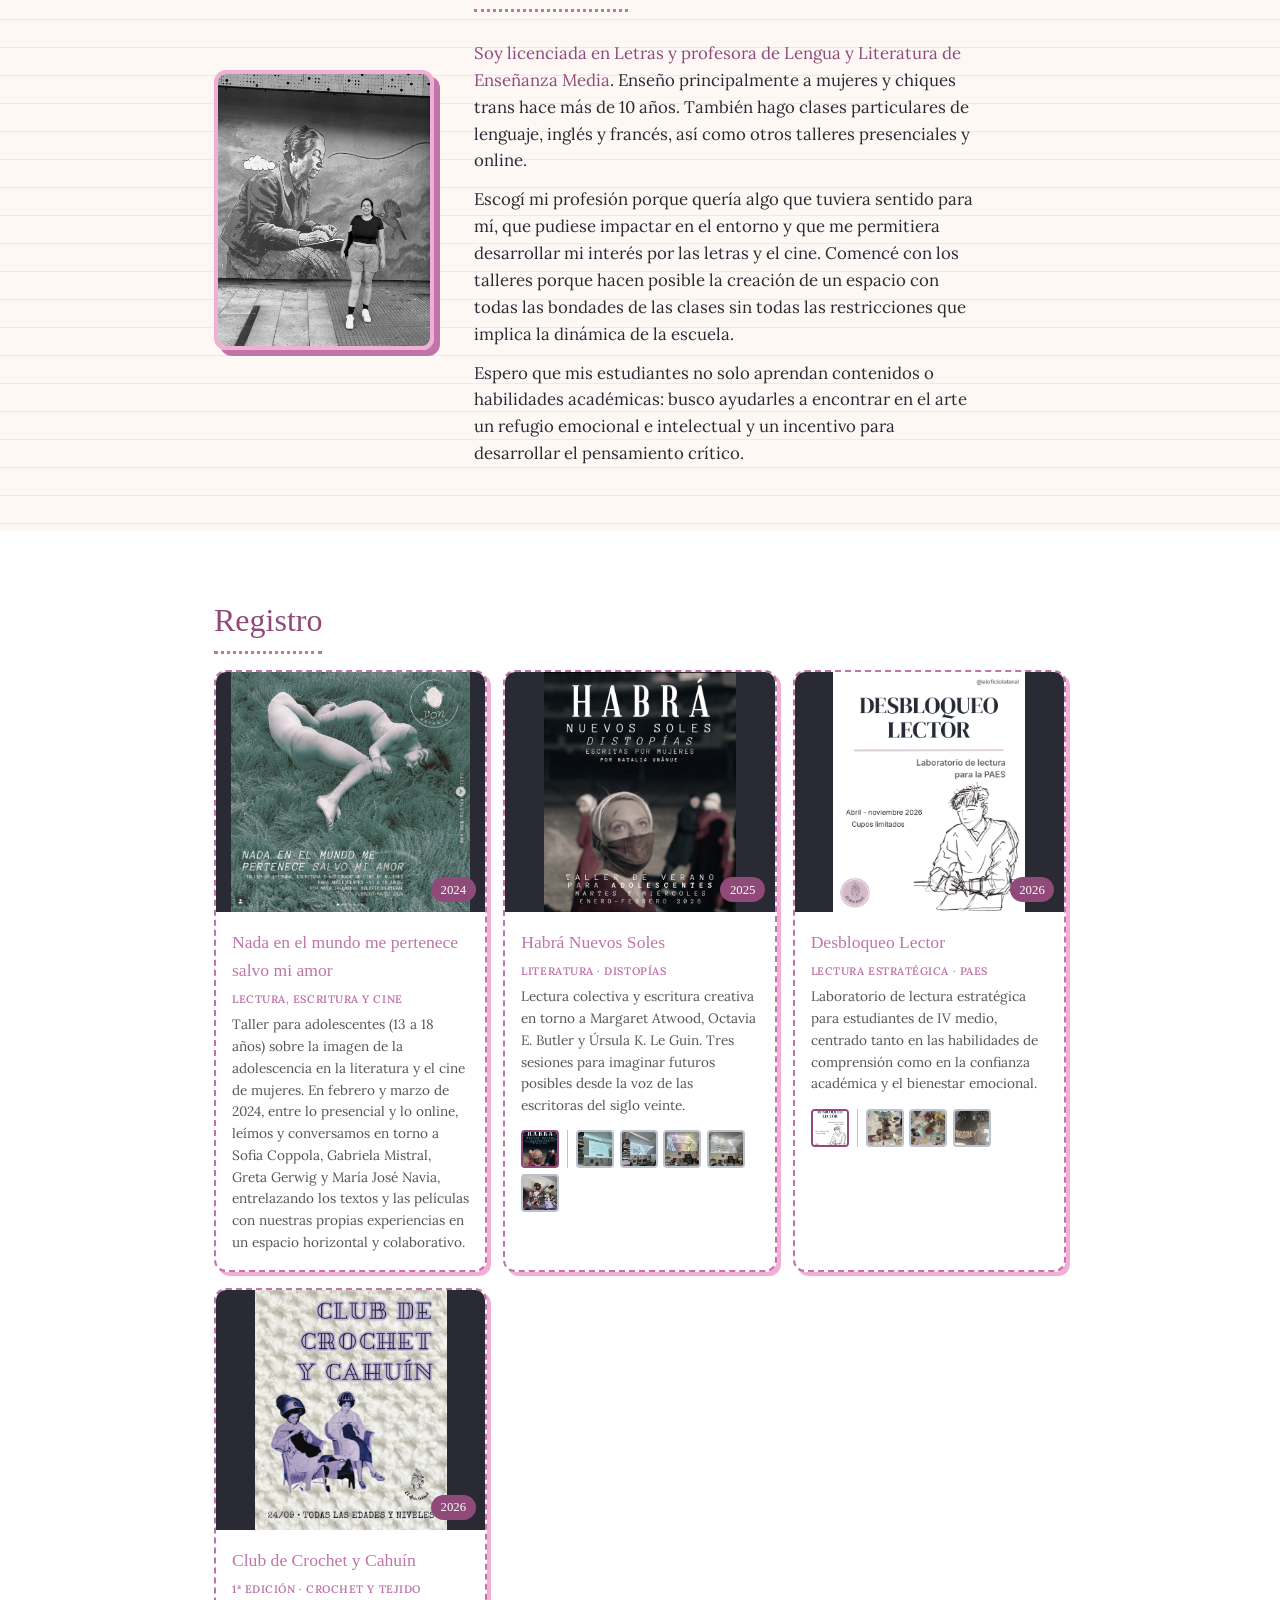
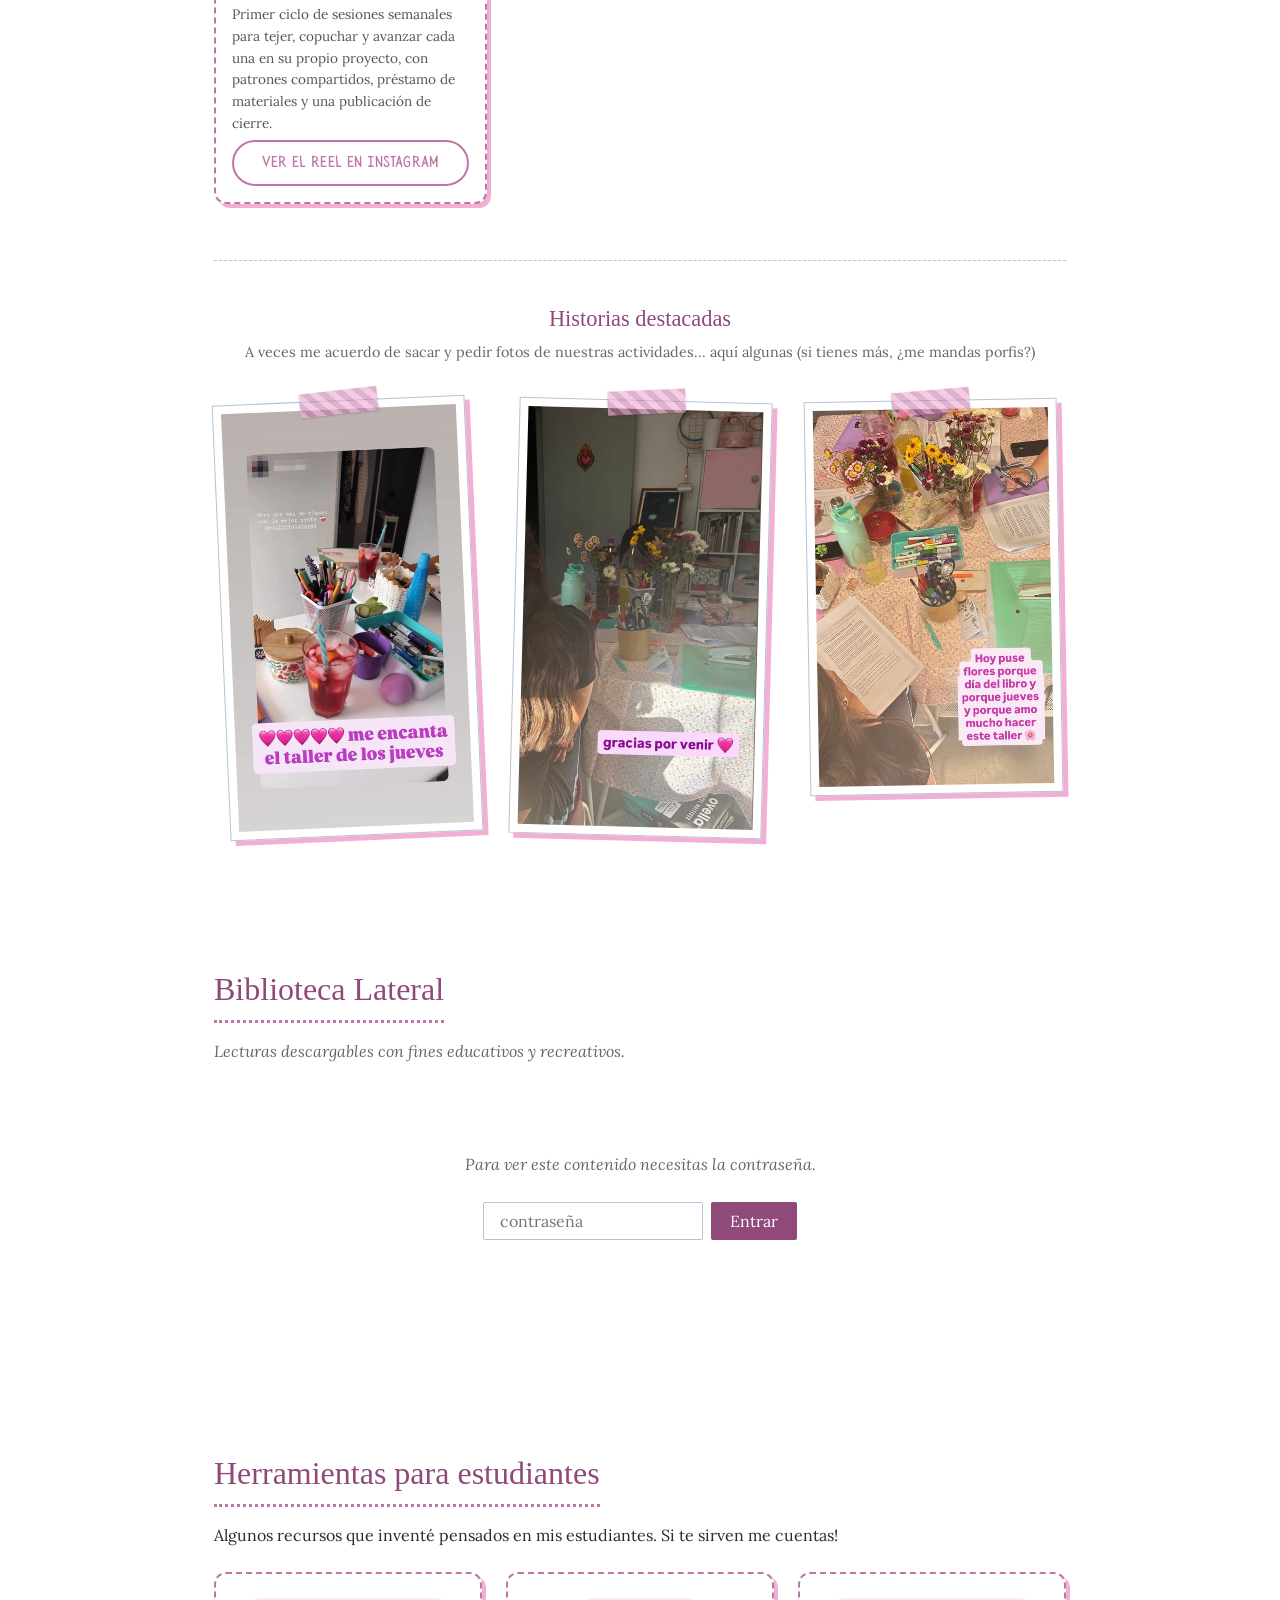
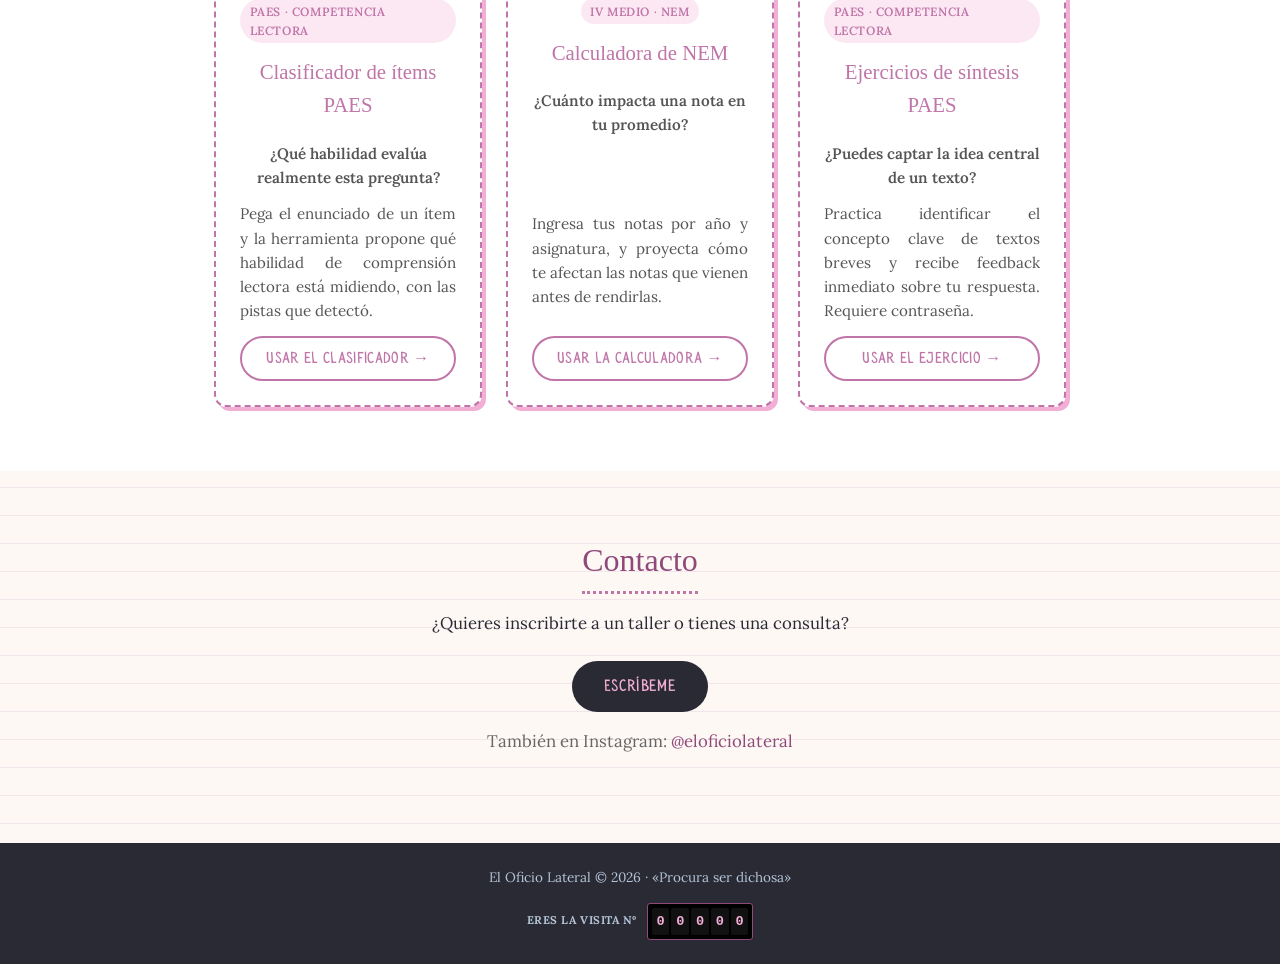
==== commit 0935fe80: "Club de Crochet y Cahuín: quita Mago, tacha Coté (cupos llenos) y 2 grupos por 1 grupo Co-Authored-B" ====
--- a/index.html
+++ b/index.html
@@ -114,7 +114,7 @@
             <p>Sesiones semanales de 2 horas donde aprendes desde lo más básico del crochet y te acompaño para que puedas escoger tus materiales y proyectos sin gastar de más. Te enseño a leer diagramas desde cero y tienes acceso a mi biblioteca de libros y patrones gratuitos.</p>
             <details class="tarjeta-detalle">
               <summary>Ver valores, grupos e inscripción</summary>
-            <p class="tarjeta-meta">Presencial · 3 grupos de 2 horas</p>
+            <p class="tarjeta-meta">Presencial · <s>2 grupos de 2 horas</s> 1 grupo de 2 horas</p>
             <div class="tarjeta-precios">
               <span class="precio-item">🧶 <strong>$48.000/mes</strong> — trabajadores</span>
               <span class="precio-item">🧵 <strong>$40.000/mes</strong> — estudiantes</span>
@@ -123,7 +123,6 @@
             </div>
             <div class="tarjeta-precios tarjeta-grupos">
               <span class="precio-item">🌷 <s><strong>Grupo Coté</strong> — martes 11 a 13 hrs</s> · <em>cupos llenos</em></span>
-              <span class="precio-item">🌼 <s><strong>Grupo Mago</strong> — miércoles 17 a 19 hrs</s> · <em>cupos llenos</em></span>
               <span class="precio-item">🌸 <strong>Grupo Gala</strong> — jueves 19 a 21 hrs · <em>quedan 4 cupos</em></span>
               <span class="precio-nota">Inscripción por inbox de Instagram o por mail</span>
             </div>
